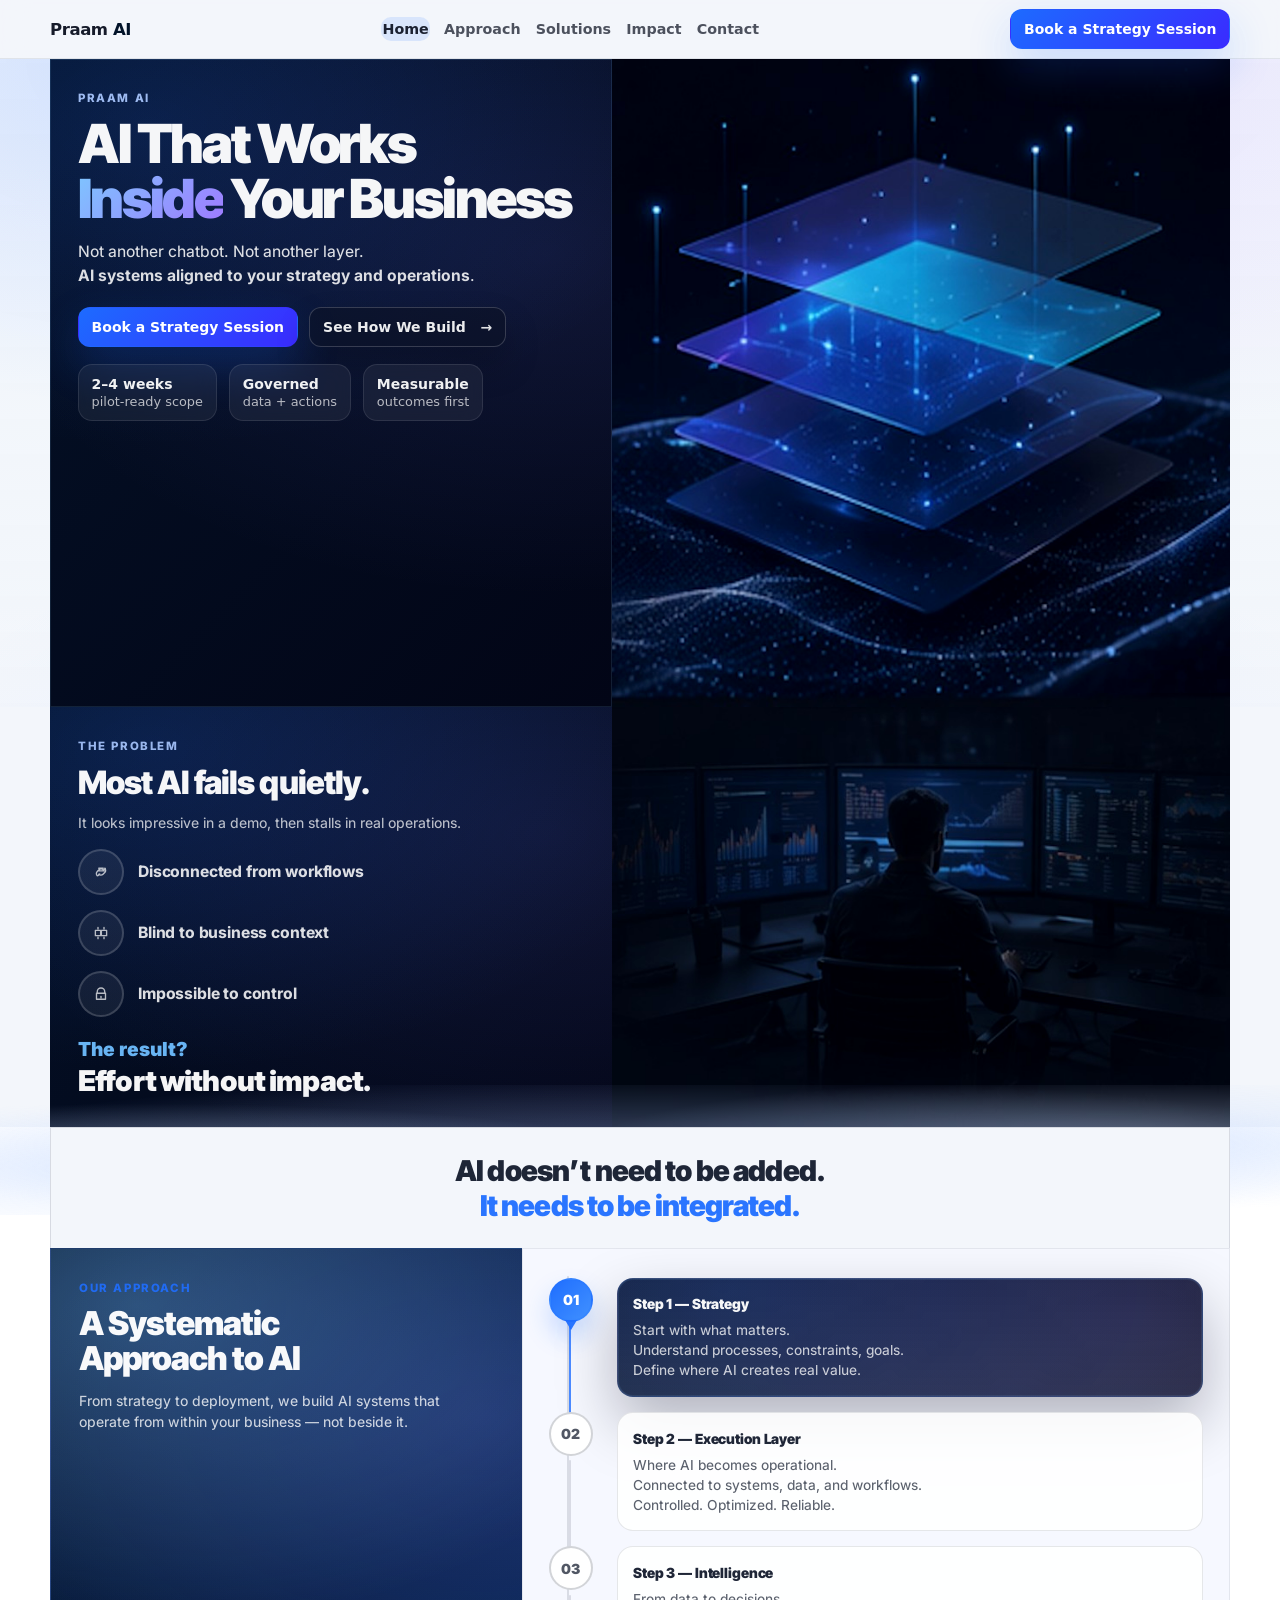
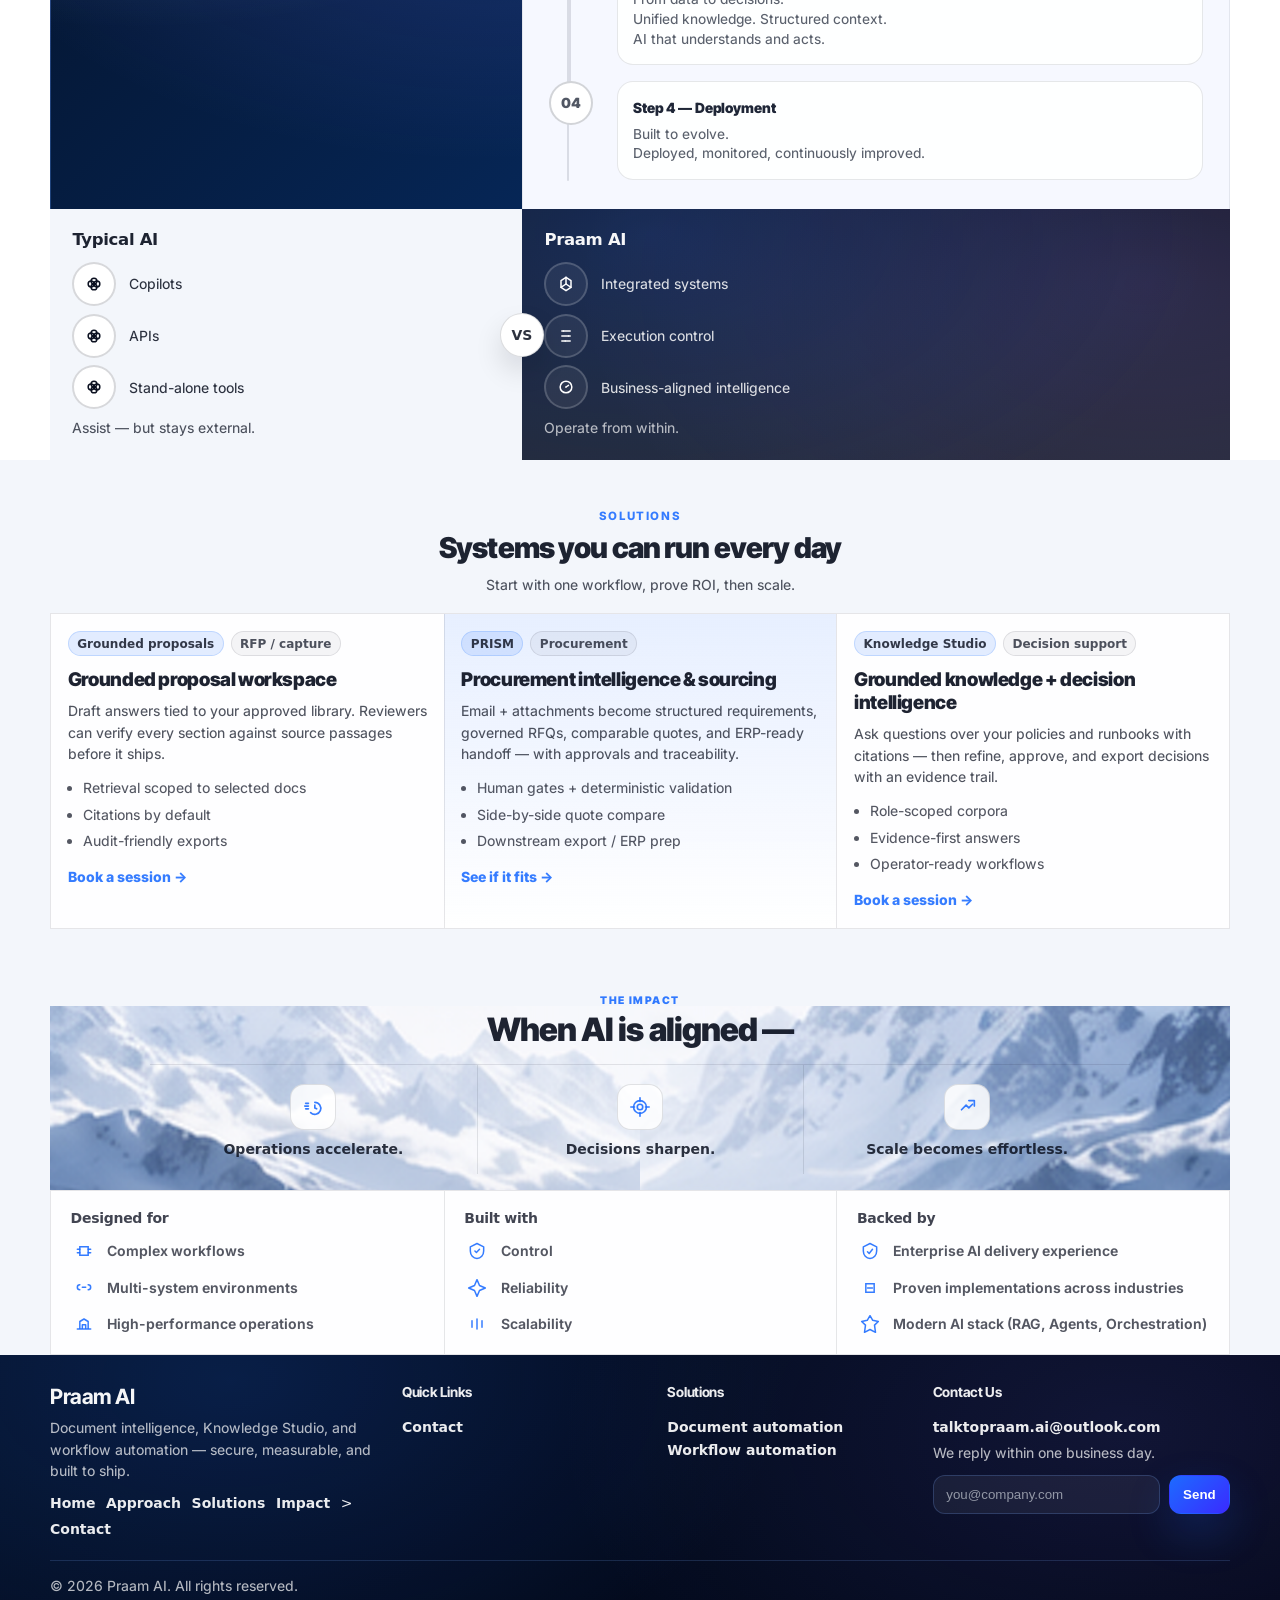
==== v2/index.html @ c56ad89a "update v2 landing page layout and panels Made-with: Cursor" ====
<!DOCTYPE html>
<html lang="en">
  <head>
    <meta charset="UTF-8" />
    <meta name="viewport" content="width=device-width, initial-scale=1.0" />
    <title>Praam AI | AI That Works Inside Your Business</title>
    <meta
      name="description"
      content="Praam AI designs and delivers integrated AI systems: strategy, execution layer, business-aligned intelligence, and deployment. Built to ship in weeks, not quarters."
    />
    <meta name="theme-color" content="#050A18" />
    <link rel="preconnect" href="https://fonts.googleapis.com" />
    <link rel="preconnect" href="https://fonts.gstatic.com" crossorigin />
    <link
      href="https://fonts.googleapis.com/css2?family=Inter+Tight:wght@600;700&family=Inter:wght@400;500&display=swap"
      rel="stylesheet"
    />
    <link rel="stylesheet" href="../css/styles.css" />
    <link rel="stylesheet" href="./v2.css" />
  </head>
  <body class="site-v2">
    <div id="top" aria-hidden="true"></div>

    <header class="topbar v2-topbar">
      <div class="container topbar-inner v2-topbar-inner">
        <a class="brand v2-brand" href="#home" aria-label="Praam AI home">
          <span class="brand-name">Praam <span class="brand-ai">AI</span></span>
        </a>
        <nav class="site-nav v2-nav" aria-label="Primary">
          <a href="#home">Home</a>
          <a href="#approach">Approach</a>
          <a href="#solutions">Solutions</a>
          <a href="#impact">Impact</a>
          <a href="#contact">Contact</a>
        </nav>
        <a class="btn btn-primary topbar-cta v2-topbar-cta" href="#contact">Book a Strategy Session</a>
      </div>
    </header>

    <main>
      <section class="v2-hero" id="home" aria-label="Hero">
        <div class="v2-hero-bg" aria-hidden="true"></div>
        <div class="container v2-hero-container">
          <div class="v2-hero-grid">
            <div class="v2-panel v2-panel--split v2-panel--hero">
              <div class="v2-panel-left v2-panel-left--hero">
                <div class="v2-hero-copy">
                  <p class="v2-kicker">PRAAM AI</p>
                  <h1 class="v2-h1">
                    AI That Works<br />
                    <span class="v2-h1-accent">Inside</span> Your Business
                  </h1>
                  <p class="v2-lede">
                    Not another chatbot. Not another layer.<br />
                    <strong>AI systems aligned to your strategy and operations</strong>.
                  </p>
                  <div class="v2-hero-actions">
                  <a class="btn btn-primary v2-primary-cta" href="#contact">Book a Strategy Session</a>
                    <a class="btn btn-ghost v2-secondary-cta" href="#solutions">See How We Build <span class="btn-arrow" aria-hidden="true">→</span></a>
                  </div>
                  <div class="v2-proof-row" aria-label="Quick proof points">
                    <div class="v2-proof">
                      <div class="v2-proof-top">2–4 weeks</div>
                      <div class="v2-proof-bottom">pilot-ready scope</div>
                    </div>
                    <div class="v2-proof">
                      <div class="v2-proof-top">Governed</div>
                      <div class="v2-proof-bottom">data + actions</div>
                    </div>
                    <div class="v2-proof">
                      <div class="v2-proof-top">Measurable</div>
                      <div class="v2-proof-bottom">outcomes first</div>
                    </div>
                  </div>
                </div>
              </div>

              <div class="v2-panel-right v2-panel-right--image v2-panel-right--hero-image" aria-label="Hero image">
                <img
                  class="v2-problem-image"
                  src="../assets/hero-layers.png"
                  alt="Layered AI systems illustration over a dark data landscape"
                  loading="eager"
                  decoding="async"
                />
              </div>
            </div>

          </div>
        </div>
      </section>

      <section class="v2-section v2-section--intro" aria-labelledby="most-fails-heading">
        <div class="container">
          <div class="v2-panel v2-panel--split">
            <div class="v2-panel-left">
              <p class="v2-kicker">THE PROBLEM</p>
              <h2 id="most-fails-heading" class="v2-h2">Most AI fails quietly.</h2>
              <p class="v2-subtitle">It looks impressive in a demo, then stalls in real operations.</p>
              <ul class="v2-problem-list" aria-label="Why AI fails in production">
                <li class="v2-problem-item">
                  <span class="v2-problem-ico" aria-hidden="true">
                    <svg viewBox="0 0 24 24" width="18" height="18" role="presentation" focusable="false">
                      <path
                        d="M9 7h6M7.5 10.5h9M8.2 16.8l2.1-2.1m5.4-5.4 2.1-2.1M7 17a4 4 0 0 1 0-5.7l2.3-2.3a4 4 0 0 1 5.7 0M17 7a4 4 0 0 1 0 5.7l-2.3 2.3a4 4 0 0 1-5.7 0"
                        fill="none"
                        stroke="currentColor"
                        stroke-width="1.8"
                        stroke-linecap="round"
                        stroke-linejoin="round"
                      />
                    </svg>
                  </span>
                  <span>Disconnected from workflows</span>
                </li>
                <li class="v2-problem-item">
                  <span class="v2-problem-ico" aria-hidden="true">
                    <svg viewBox="0 0 24 24" width="18" height="18" role="presentation" focusable="false">
                      <path
                        d="M4.5 8.5h7v7h-7zM12.5 8.5h7v7h-7zM8 4.5v2M16 4.5v2M8 17.5v2M16 17.5v2"
                        fill="none"
                        stroke="currentColor"
                        stroke-width="1.8"
                        stroke-linecap="round"
                        stroke-linejoin="round"
                      />
                    </svg>
                  </span>
                  <span>Blind to business context</span>
                </li>
                <li class="v2-problem-item">
                  <span class="v2-problem-ico" aria-hidden="true">
                    <svg viewBox="0 0 24 24" width="18" height="18" role="presentation" focusable="false">
                      <path
                        d="M7 11V9a5 5 0 0 1 10 0v2m-11 0h12v8H6z"
                        fill="none"
                        stroke="currentColor"
                        stroke-width="1.8"
                        stroke-linecap="round"
                        stroke-linejoin="round"
                      />
                      <path
                        d="M12 15.2v2"
                        fill="none"
                        stroke="currentColor"
                        stroke-width="1.8"
                        stroke-linecap="round"
                      />
                    </svg>
                  </span>
                  <span>Impossible to control</span>
                </li>
              </ul>
              <p class="v2-result">
                <span class="v2-result-label">The result?</span><br />
                <span class="v2-result-value">Effort without impact.</span>
              </p>
            </div>
            <div class="v2-panel-right v2-panel-right--image" aria-label="Operations dashboard image">
              <img
                class="v2-problem-image"
                src="../assets/most-ai-fails.png"
                alt="Operations dashboard showing multiple charts and monitoring panels"
                loading="lazy"
                decoding="async"
              />
            </div>
          </div>
        </div>
      </section>

      <section class="v2-section v2-section--bridge" id="approach" aria-labelledby="approach-heading">
        <div class="container">
          <div class="v2-bridge v2-bridge--light">
            <h2 id="approach-heading" class="v2-bridge-title">
              AI doesn’t need to be added.<br />
              <span class="v2-bridge-accent">It needs to be integrated.</span>
            </h2>
          </div>

          <div class="v2-quad" aria-label="Approach and comparison grid">
            <div class="v2-approach" aria-label="Systematic approach">
              <div class="v2-approach-left">
                <p class="v2-kicker v2-kicker--dark">OUR APPROACH</p>
                <h3 class="v2-approach-title">A Systematic<br />Approach to AI</h3>
                <p class="v2-approach-copy">
                  From strategy to deployment, we build AI systems that operate from within your business — not beside it.
                </p>
              </div>

              <div class="v2-approach-right" aria-label="Steps">
                <ol class="v2-timeline" aria-label="Implementation steps">
                  <li class="v2-timeline-item is-active">
                    <div class="v2-timeline-dot" aria-hidden="true"><span>01</span></div>
                    <div class="v2-timeline-card">
                      <div class="v2-timeline-title">Step 1 — Strategy</div>
                      <div class="v2-timeline-body">
                        Start with what matters.<br />
                        Understand processes, constraints, goals.<br />
                        Define where AI creates real value.
                      </div>
                    </div>
                  </li>
                  <li class="v2-timeline-item">
                    <div class="v2-timeline-dot" aria-hidden="true"><span>02</span></div>
                    <div class="v2-timeline-card">
                      <div class="v2-timeline-title">Step 2 — Execution Layer</div>
                      <div class="v2-timeline-body">
                        Where AI becomes operational.<br />
                        Connected to systems, data, and workflows.<br />
                        Controlled. Optimized. Reliable.
                      </div>
                    </div>
                  </li>
                  <li class="v2-timeline-item">
                    <div class="v2-timeline-dot" aria-hidden="true"><span>03</span></div>
                    <div class="v2-timeline-card">
                      <div class="v2-timeline-title">Step 3 — Intelligence</div>
                      <div class="v2-timeline-body">
                        From data to decisions.<br />
                        Unified knowledge. Structured context.<br />
                        AI that understands and acts.
                      </div>
                    </div>
                  </li>
                  <li class="v2-timeline-item">
                    <div class="v2-timeline-dot" aria-hidden="true"><span>04</span></div>
                    <div class="v2-timeline-card">
                      <div class="v2-timeline-title">Step 4 — Deployment</div>
                      <div class="v2-timeline-body">
                        Built to evolve.<br />
                        Deployed, monitored, continuously improved.
                      </div>
                    </div>
                  </li>
                </ol>
              </div>
            </div>

            <div class="v2-panel v2-panel--vs" aria-label="Typical AI versus Praam AI">
              <div class="v2-vs-col v2-vs-col--light">
                <div class="v2-vs-title">Typical AI</div>
                <ul class="v2-vs-list">
                  <li>Copilots</li>
                  <li>APIs</li>
                  <li>Stand-alone tools</li>
                  <li class="v2-vs-muted">Assist — but stays external.</li>
                </ul>
              </div>
              <div class="v2-vs-mid" aria-hidden="true">
                <div class="v2-vs-badge">VS</div>
              </div>
              <div class="v2-vs-col v2-vs-col--dark">
                <div class="v2-vs-title">Praam AI</div>
                <ul class="v2-vs-list">
                  <li>Integrated systems</li>
                  <li>Execution control</li>
                  <li>Business-aligned intelligence</li>
                  <li class="v2-vs-muted">Operate from within.</li>
                </ul>
              </div>
            </div>
          </div>
        </div>
      </section>

      <section class="v2-section" id="solutions" aria-labelledby="solutions-heading">
        <div class="container">
          <div class="v2-section-head v2-section-head--center v2-solutions-head">
            <p class="v2-kicker">SOLUTIONS</p>
            <h2 id="solutions-heading" class="v2-h2">Systems you can run every day</h2>
            <p class="v2-subtitle">Start with one workflow, prove ROI, then scale.</p>
          </div>

          <div class="v2-solution-panel" role="group" aria-label="Solution cards">
            <div class="v2-solution-grid">
            <article class="v2-solution-card">
              <div class="v2-solution-top">
                <div class="v2-solution-tag">Grounded proposals</div>
                <div class="v2-solution-tag v2-solution-tag--muted">RFP / capture</div>
              </div>
              <h3 class="v2-h3">Grounded proposal workspace</h3>
              <p class="v2-card-p">
                Draft answers tied to your approved library. Reviewers can verify every section against source passages before it ships.
              </p>
              <ul class="v2-card-list">
                <li>Retrieval scoped to selected docs</li>
                <li>Citations by default</li>
                <li>Audit-friendly exports</li>
              </ul>
              <p class="v2-card-cta"><a class="case-link" href="#contact">Book a session →</a></p>
            </article>

            <article class="v2-solution-card v2-solution-card--highlight">
              <div class="v2-solution-top">
                <div class="v2-solution-tag">PRISM</div>
                <div class="v2-solution-tag v2-solution-tag--muted">Procurement</div>
              </div>
              <h3 class="v2-h3">Procurement intelligence &amp; sourcing</h3>
              <p class="v2-card-p">
                Email + attachments become structured requirements, governed RFQs, comparable quotes, and ERP-ready handoff — with approvals and traceability.
              </p>
              <ul class="v2-card-list">
                <li>Human gates + deterministic validation</li>
                <li>Side-by-side quote compare</li>
                <li>Downstream export / ERP prep</li>
              </ul>
              <p class="v2-card-cta"><a class="case-link" href="#contact">See if it fits →</a></p>
            </article>

            <article class="v2-solution-card">
              <div class="v2-solution-top">
                <div class="v2-solution-tag">Knowledge Studio</div>
                <div class="v2-solution-tag v2-solution-tag--muted">Decision support</div>
              </div>
              <h3 class="v2-h3">Grounded knowledge + decision intelligence</h3>
              <p class="v2-card-p">
                Ask questions over your policies and runbooks with citations — then refine, approve, and export decisions with an evidence trail.
              </p>
              <ul class="v2-card-list">
                <li>Role-scoped corpora</li>
                <li>Evidence-first answers</li>
                <li>Operator-ready workflows</li>
              </ul>
              <p class="v2-card-cta"><a class="case-link" href="#contact">Book a session →</a></p>
            </article>
            </div>
          </div>
        </div>
      </section>

      <section class="v2-section v2-section--impact" id="impact" aria-labelledby="impact-heading">
        <div class="container">
          <div class="v2-impact-strip" role="group" aria-label="Impact outcomes">
            <div class="v2-section-head v2-section-head--center v2-impact-head">
              <h2 id="impact-heading" class="v2-h2">
                <span class="v2-impact-inline">THE IMPACT</span>
                When AI is aligned —
              </h2>
            </div>

            <div class="v2-impact-row" aria-label="Impact outcomes">
              <div class="v2-impact-item">
                <div class="v2-impact-icon" aria-hidden="true">
                  <svg viewBox="0 0 24 24" width="22" height="22" role="presentation" focusable="false">
                    <path d="M4 8h3" fill="none" stroke="currentColor" stroke-width="1.8" stroke-linecap="round" />
                    <path d="M3 11h4" fill="none" stroke="currentColor" stroke-width="1.8" stroke-linecap="round" />
                    <path d="M4 14h3" fill="none" stroke="currentColor" stroke-width="1.8" stroke-linecap="round" />
                    <path d="M14 7a6.5 6.5 0 1 1-4.6 11.1" fill="none" stroke="currentColor" stroke-width="1.8" stroke-linecap="round" />
                    <path d="M14 10v3l2 1" fill="none" stroke="currentColor" stroke-width="1.8" stroke-linecap="round" stroke-linejoin="round" />
                  </svg>
                </div>
                <div class="v2-impact-title">Operations accelerate.</div>
              </div>
              <div class="v2-impact-item">
                <div class="v2-impact-icon" aria-hidden="true">
                  <svg viewBox="0 0 24 24" width="22" height="22" role="presentation" focusable="false">
                    <circle cx="12" cy="12" r="3" fill="none" stroke="currentColor" stroke-width="1.8" />
                    <circle cx="12" cy="12" r="7" fill="none" stroke="currentColor" stroke-width="1.8" />
                    <path d="M12 2v4" fill="none" stroke="currentColor" stroke-width="1.8" stroke-linecap="round" />
                    <path d="M12 18v4" fill="none" stroke="currentColor" stroke-width="1.8" stroke-linecap="round" />
                    <path d="M2 12h4" fill="none" stroke="currentColor" stroke-width="1.8" stroke-linecap="round" />
                    <path d="M18 12h4" fill="none" stroke="currentColor" stroke-width="1.8" stroke-linecap="round" />
                  </svg>
                </div>
                <div class="v2-impact-title">Decisions sharpen.</div>
              </div>
              <div class="v2-impact-item">
                <div class="v2-impact-icon" aria-hidden="true">
                  <svg viewBox="0 0 24 24" width="22" height="22" role="presentation" focusable="false">
                    <path d="M6 15l5-5 3 3 4-4" fill="none" stroke="currentColor" stroke-width="1.8" stroke-linecap="round" stroke-linejoin="round" />
                    <path d="M14 5h6v6" fill="none" stroke="currentColor" stroke-width="1.8" stroke-linecap="round" stroke-linejoin="round" />
                  </svg>
                </div>
                <div class="v2-impact-title">Scale becomes effortless.</div>
              </div>
            </div>
          </div>
        </div>
      </section>

      <section class="v2-section v2-section--fit" aria-label="Designed for, built with, backed by">
        <div class="container">
          <div class="v2-fit-panel" role="group" aria-label="Delivery fit and foundations">
            <div class="v2-fit-col">
              <div class="v2-fit-title">Designed for</div>
              <ul class="v2-fit-list" aria-label="Designed for">
                <li>
                  <span class="v2-fit-ico" aria-hidden="true">
                    <svg viewBox="0 0 24 24" width="20" height="20" role="presentation" focusable="false">
                      <path d="M7 7h10v10H7z" fill="none" stroke="currentColor" stroke-width="1.8" />
                      <path d="M4 10h3M17 10h3M4 14h3M17 14h3" fill="none" stroke="currentColor" stroke-width="1.8" stroke-linecap="round" />
                    </svg>
                  </span>
                  <span>Complex workflows</span>
                </li>
                <li>
                  <span class="v2-fit-ico" aria-hidden="true">
                    <svg viewBox="0 0 24 24" width="20" height="20" role="presentation" focusable="false">
                      <path d="M7 8a3 3 0 1 0 0 6" fill="none" stroke="currentColor" stroke-width="1.8" stroke-linecap="round" />
                      <path d="M17 8a3 3 0 1 1 0 6" fill="none" stroke="currentColor" stroke-width="1.8" stroke-linecap="round" />
                      <path d="M10 11h4" fill="none" stroke="currentColor" stroke-width="1.8" stroke-linecap="round" />
                    </svg>
                  </span>
                  <span>Multi-system environments</span>
                </li>
                <li>
                  <span class="v2-fit-ico" aria-hidden="true">
                    <svg viewBox="0 0 24 24" width="20" height="20" role="presentation" focusable="false">
                      <path d="M4 18h16" fill="none" stroke="currentColor" stroke-width="1.8" stroke-linecap="round" />
                      <path d="M7 18V9l5-3 5 3v9" fill="none" stroke="currentColor" stroke-width="1.8" stroke-linejoin="round" />
                      <path d="M10 18v-5h4v5" fill="none" stroke="currentColor" stroke-width="1.8" stroke-linejoin="round" />
                    </svg>
                  </span>
                  <span>High-performance operations</span>
                </li>
              </ul>
            </div>

            <div class="v2-fit-col">
              <div class="v2-fit-title">Built with</div>
              <ul class="v2-fit-list" aria-label="Built with">
                <li>
                  <span class="v2-fit-ico" aria-hidden="true">
                    <svg viewBox="0 0 24 24" width="20" height="20" role="presentation" focusable="false">
                      <path d="M12 3l8 4v5c0 5-3.5 9-8 9s-8-4-8-9V7l8-4z" fill="none" stroke="currentColor" stroke-width="1.8" stroke-linejoin="round" />
                      <path d="M9.5 12l1.8 1.8L15 10" fill="none" stroke="currentColor" stroke-width="1.8" stroke-linecap="round" stroke-linejoin="round" />
                    </svg>
                  </span>
                  <span>Control</span>
                </li>
                <li>
                  <span class="v2-fit-ico" aria-hidden="true">
                    <svg viewBox="0 0 24 24" width="20" height="20" role="presentation" focusable="false">
                      <path d="M12 2l3 7 7 3-7 3-3 7-3-7-7-3 7-3 3-7z" fill="none" stroke="currentColor" stroke-width="1.8" stroke-linejoin="round" />
                    </svg>
                  </span>
                  <span>Reliability</span>
                </li>
                <li>
                  <span class="v2-fit-ico" aria-hidden="true">
                    <svg viewBox="0 0 24 24" width="20" height="20" role="presentation" focusable="false">
                      <path d="M6 16V8" fill="none" stroke="currentColor" stroke-width="1.8" stroke-linecap="round" />
                      <path d="M12 18V6" fill="none" stroke="currentColor" stroke-width="1.8" stroke-linecap="round" />
                      <path d="M18 16V8" fill="none" stroke="currentColor" stroke-width="1.8" stroke-linecap="round" />
                    </svg>
                  </span>
                  <span>Scalability</span>
                </li>
              </ul>
            </div>

            <div class="v2-fit-col">
              <div class="v2-fit-title">Backed by</div>
              <ul class="v2-fit-list" aria-label="Backed by">
                <li>
                  <span class="v2-fit-ico" aria-hidden="true">
                    <svg viewBox="0 0 24 24" width="20" height="20" role="presentation" focusable="false">
                      <path d="M12 3l8 4v5c0 5-3.5 9-8 9s-8-4-8-9V7l8-4z" fill="none" stroke="currentColor" stroke-width="1.8" stroke-linejoin="round" />
                      <path d="M9 13l2 2 4-5" fill="none" stroke="currentColor" stroke-width="1.8" stroke-linecap="round" stroke-linejoin="round" />
                    </svg>
                  </span>
                  <span>Enterprise AI delivery experience</span>
                </li>
                <li>
                  <span class="v2-fit-ico" aria-hidden="true">
                    <svg viewBox="0 0 24 24" width="20" height="20" role="presentation" focusable="false">
                      <path d="M7 7h10v10H7z" fill="none" stroke="currentColor" stroke-width="1.8" />
                      <path d="M9 12h6" fill="none" stroke="currentColor" stroke-width="1.8" stroke-linecap="round" />
                    </svg>
                  </span>
                  <span>Proven implementations across industries</span>
                </li>
                <li>
                  <span class="v2-fit-ico" aria-hidden="true">
                    <svg viewBox="0 0 24 24" width="20" height="20" role="presentation" focusable="false">
                      <path d="M12 2l3.3 5.6L22 9l-4.6 4.4L18.6 22 12 18.6 5.4 22l1.2-8.6L2 9l6.7-1.4L12 2z" fill="none" stroke="currentColor" stroke-width="1.8" stroke-linejoin="round" />
                    </svg>
                  </span>
                  <span>Modern AI stack (RAG, Agents, Orchestration)</span>
                </li>
              </ul>
            </div>
          </div>
        </div>
      </section>

      <footer class="footer" id="contact" aria-labelledby="contact-heading">
        <div class="container">
          <div class="footer-inner">
            <div class="footer-brand">
              <h2 id="contact-heading" class="footer-title">Praam AI</h2>
              <p>Document intelligence, Knowledge Studio, and workflow automation — secure, measurable, and built to ship.</p>
              <div class="footer-links">
                <a href="#home">Home</a><a href="#approach">Approach</a><a href="#solutions">Solutions</a><a href="#impact">Impact</a>
                ><a href="#contact">Contact</a>
              </div>
            </div>
            <div class="footer-col"><h3>Quick Links</h3><a href="#contact">Contact</a></div>
            <div class="footer-col">
              <h3>Solutions</h3><a href="#solutions">Document automation</a><a href="#solutions">Workflow automation</a>
            </div>
            <div class="footer-col footer-contact">
              <h3>Contact Us</h3>
              <a class="footer-email" href="mailto:talktopraam.ai@outlook.com">talktopraam.ai@outlook.com</a>
              <p class="footer-note">We reply within one business day.</p>
              <form class="footer-form" id="contact-form">
                <label class="sr-only" for="email">Email</label>
                <input id="email" type="email" name="email" placeholder="you@company.com" autocomplete="email" />
                <button class="btn btn-primary" type="submit">Send</button>
              </form>
            </div>
          </div>
          <div class="footer-bottom"><p>© <span id="year"></span> Praam AI. All rights reserved.</p></div>
        </div>
      </footer>
    </main>

    <script src="../js/script.js" defer></script>
    <script>
      document.getElementById("year").textContent = String(new Date().getFullYear());
    </script>
  </body>
</html>
---- css/styles.css ----
@charset "utf-8";

/* Temporary shim: keep working while repo is reorganized.
   Source of truth remains `../styles.css`. */
@import url("../styles.css");
---- v2/v2.css ----
/* v2 styles are fully scoped to avoid touching v1. */
.site-v2 {
  --font-body: "Inter", system-ui, -apple-system, Segoe UI, Roboto, sans-serif;
  --font-heading: "Inter Tight", "Inter", system-ui, -apple-system, Segoe UI, Roboto, sans-serif;
  color: rgba(11, 16, 32, 0.92);
  background: #f3f6fb;
}

.site-v2 body {
  background: #f3f6fb;
  font-family: var(--font-body);
  font-weight: 450;
  line-height: 1.55;
}

.site-v2 h1,
.site-v2 h2,
.site-v2 h3,
.site-v2 h4,
.site-v2 .v2-h1,
.site-v2 .v2-h2,
.site-v2 .v2-h3,
.site-v2 .v2-bridge-title,
.site-v2 .v2-approach-title,
.site-v2 .v2-timeline-title {
  font-family: var(--font-heading);
  letter-spacing: -0.02em;
}

.site-v2 .v2-h1 {
  font-weight: 700;
  line-height: 1.05;
}

.site-v2 .v2-h2 {
  font-weight: 700;
  line-height: 1.15;
}

.site-v2 .v2-h3,
.site-v2 .v2-approach-title,
.site-v2 .v2-timeline-title {
  font-weight: 600;
}

.site-v2 p,
.site-v2 li,
.site-v2 .v2-subtitle,
.site-v2 .v2-lede,
.site-v2 .v2-timeline-body {
  font-family: var(--font-body);
  font-weight: 450;
  line-height: 1.55;
}

/* Footer (reuse markup from v1, restyle for v2) */
.site-v2 .footer {
  margin: 0;
  padding: 2.1rem 0 1.35rem 0;
  background:
    radial-gradient(900px 520px at 18% 10%, rgba(35, 110, 255, 0.16), transparent 62%),
    radial-gradient(860px 520px at 88% 30%, rgba(120, 120, 255, 0.12), transparent 66%),
    linear-gradient(135deg, #041127, #020516);
  color: rgba(255, 255, 255, 0.92);
  border-top: 0;
  border-radius: 0;
}

/* Fuse Fit → Contact (footer) */
.site-v2 .v2-section--fit + .footer {
  margin-top: 0;
}

.site-v2 .footer .footer-title,
.site-v2 .footer .footer-col h3 {
  font-family: var(--font-heading);
  letter-spacing: -0.02em;
}

.site-v2 .footer .footer-title {
  font-weight: 700;
  color: rgba(255, 255, 255, 0.96);
}

.site-v2 .footer p,
.site-v2 .footer .footer-note {
  color: rgba(255, 255, 255, 0.7);
}

.site-v2 .footer a {
  color: rgba(210, 228, 255, 0.86);
  font-weight: 600;
}

.site-v2 .footer a:hover {
  color: rgba(255, 255, 255, 0.96);
}

.site-v2 .footer-email {
  color: rgba(255, 255, 255, 0.96);
}

.site-v2 .footer-form input {
  border-radius: 12px;
  border: 1px solid rgba(120, 170, 255, 0.22);
  background: rgba(255, 255, 255, 0.06);
  color: rgba(255, 255, 255, 0.92);
}

.site-v2 .footer-form input:focus {
  border-color: rgba(110, 190, 255, 0.45);
  box-shadow: 0 0 0 4px rgba(31, 110, 255, 0.16);
}

.site-v2 .footer-bottom {
  border-top: 1px solid rgba(120, 170, 255, 0.18);
  color: rgba(255, 255, 255, 0.62);
  font-weight: 500;
}

.site-v2 a:not(.btn) {
  color: inherit;
}

.site-v2 .container {
  width: min(calc(100% - 1.5rem), 1180px);
}

.site-v2 .topbar.v2-topbar {
  background: rgba(243, 246, 251, 0.72);
  border-bottom: 1px solid rgba(11, 16, 32, 0.08);
}

.site-v2 .topbar.v2-topbar.is-scrolled {
  background: rgba(243, 246, 251, 0.86);
  box-shadow: 0 18px 40px rgba(2, 8, 20, 0.12);
}

.site-v2 .v2-nav {
  color: rgba(11, 16, 32, 0.72);
}

.site-v2 .topbar .site-nav a:hover {
  color: rgba(11, 16, 32, 0.9);
  background: rgba(31, 110, 255, 0.08);
}

.site-v2 .topbar .site-nav a.is-active {
  color: rgba(11, 16, 32, 0.92);
  background: rgba(31, 110, 255, 0.12);
}

.site-v2 .btn-primary {
  color: #fff;
  background: linear-gradient(135deg, #1d6bff, #3a2bff);
  box-shadow: 0 18px 44px rgba(29, 107, 255, 0.22);
}

.site-v2 .btn-primary:hover {
  box-shadow: 0 20px 52px rgba(29, 107, 255, 0.3);
}

.site-v2 .v2-topbar-cta,
.site-v2 .v2-primary-cta {
  /* Match footer "Send" button proportions */
  padding: 0.78rem 0.9rem;
  width: fit-content;
}

.site-v2 .btn-ghost {
  color: rgba(255, 255, 255, 0.92);
  background: rgba(11, 18, 35, 0.55);
  border-color: rgba(255, 255, 255, 0.18);
  box-shadow: 0 18px 34px rgba(0, 0, 0, 0.22);
}

.site-v2 .btn-ghost:hover {
  background: rgba(11, 18, 35, 0.66);
  border-color: rgba(255, 255, 255, 0.24);
}

.site-v2 .v2-kicker {
  margin: 0 0 0.6rem 0;
  font-weight: 800;
  letter-spacing: 0.14em;
  font-size: 0.82rem;
  color: rgba(31, 110, 255, 0.9);
}

.site-v2 .v2-h1 {
  margin: 0;
  line-height: 1.02;
  letter-spacing: -0.04em;
  font-weight: 900;
  font-size: clamp(2.4rem, 5vw, 3.85rem);
}

.site-v2 .v2-h1-accent {
  background: linear-gradient(135deg, rgba(125, 199, 255, 1), rgba(160, 120, 255, 1));
  -webkit-background-clip: text;
  background-clip: text;
  color: transparent;
}

.site-v2 .v2-lede {
  margin: 1rem 0 1.35rem 0;
  font-size: 1.12rem;
  line-height: 1.55;
  color: rgba(11, 16, 32, 0.78);
  max-width: 56ch;
}

.site-v2 .v2-hero {
  position: relative;
  padding: 0;
  overflow: hidden;
}

.site-v2 .v2-hero-bg {
  position: absolute;
  inset: -120px -120px -120px -120px;
  background:
    radial-gradient(980px 560px at 20% 14%, rgba(31, 110, 255, 0.16), transparent 62%),
    radial-gradient(980px 580px at 78% 16%, rgba(160, 120, 255, 0.12), transparent 62%),
    radial-gradient(1300px 720px at 50% 110%, rgba(31, 110, 255, 0.08), transparent 64%),
    linear-gradient(180deg, rgba(243, 246, 251, 0.9), rgba(243, 246, 251, 1));
  filter: saturate(1.08);
  pointer-events: none;
}

.site-v2 .v2-hero-container {
  position: relative;
}

.site-v2 .v2-hero-grid {
  display: grid;
  grid-template-columns: 1fr;
  align-items: center;
  gap: clamp(2rem, 4vw, 3.2rem);
}

.site-v2 .v2-panel--hero {
  /* Make hero panel ~30% larger (taller) than default split panels */
  min-height: clamp(520px, 72vh, 760px);
}

/* Force square corners (override `.v2-panel` default radius) */
.site-v2 .v2-panel.v2-panel--hero,
.site-v2 .v2-panel--hero.v2-panel--split,
.site-v2 .v2-panel--hero .v2-panel-left,
.site-v2 .v2-panel--hero .v2-panel-right {
  border-radius: 0;
}

.site-v2 .v2-panel-left--hero {
  padding: clamp(1.5rem, 2.6vw, 2.35rem);
  background:
    radial-gradient(900px 520px at 18% 10%, rgba(35, 110, 255, 0.18), transparent 62%),
    radial-gradient(860px 520px at 88% 30%, rgba(120, 120, 255, 0.12), transparent 66%),
    linear-gradient(135deg, #041127, #020516);
  border-bottom: 0;
  box-shadow:
    0 28px 70px rgba(2, 5, 22, 0.35),
    0 0 0 1px rgba(130, 200, 255, 0.12) inset;
}

.site-v2 .v2-panel--hero .v2-kicker {
  color: rgba(170, 200, 255, 0.92);
}

.site-v2 .v2-panel--hero .v2-lede {
  color: rgba(255, 255, 255, 0.86);
}

.site-v2 .v2-panel--hero .v2-h1 {
  color: rgba(255, 255, 255, 0.96);
}

.site-v2 .v2-hero-actions {
  display: flex;
  gap: 0.8rem;
  flex-wrap: wrap;
  margin: 0.35rem 0 1.2rem 0;
}

.site-v2 .v2-proof-row {
  display: flex;
  gap: 0.9rem;
  flex-wrap: wrap;
}

.site-v2 .v2-proof {
  padding: 0.75rem 0.9rem;
  border-radius: 14px;
  background: rgba(255, 255, 255, 0.06);
  border: 1px solid rgba(255, 255, 255, 0.1);
  backdrop-filter: blur(10px);
}

.site-v2 .v2-proof-top {
  font-weight: 850;
  color: rgba(255, 255, 255, 0.94);
}

.site-v2 .v2-proof-bottom {
  margin-top: 0.18rem;
  font-size: 0.92rem;
  color: rgba(255, 255, 255, 0.7);
}

.site-v2 .v2-visual-card {
  border-radius: 22px;
  background: linear-gradient(180deg, rgba(255, 255, 255, 0.08), rgba(255, 255, 255, 0.04));
  border: 1px solid rgba(255, 255, 255, 0.12);
  box-shadow:
    0 28px 60px rgba(0, 0, 0, 0.35),
    0 0 0 1px rgba(120, 170, 255, 0.12) inset;
  padding: 1.1rem 1.1rem 1rem 1.1rem;
}

.site-v2 .v2-visual-header {
  display: flex;
  gap: 0.5rem;
  flex-wrap: wrap;
  margin-bottom: 0.95rem;
}

.site-v2 .v2-visual-pill {
  padding: 0.35rem 0.6rem;
  border-radius: 999px;
  background: rgba(29, 107, 255, 0.16);
  border: 1px solid rgba(120, 170, 255, 0.18);
  font-weight: 750;
  font-size: 0.86rem;
  color: rgba(210, 228, 255, 0.95);
}

.site-v2 .v2-visual-pill--muted {
  background: rgba(255, 255, 255, 0.08);
  border-color: rgba(255, 255, 255, 0.14);
  color: rgba(255, 255, 255, 0.78);
}

.site-v2 .v2-visual-stack {
  position: relative;
  height: 220px;
  margin: 0.35rem 0 1rem 0;
}

.site-v2 .v2-layer {
  position: absolute;
  left: 50%;
  width: min(360px, 92%);
  height: 120px;
  transform: translateX(-50%);
  border-radius: 18px;
  background: linear-gradient(135deg, rgba(35, 110, 255, 0.16), rgba(160, 120, 255, 0.14));
  border: 1px solid rgba(255, 255, 255, 0.12);
  box-shadow: 0 22px 40px rgba(0, 0, 0, 0.28);
}

.site-v2 .v2-layer--1 {
  top: 86px;
  opacity: 0.75;
  filter: blur(0.1px);
}

.site-v2 .v2-layer--2 {
  top: 48px;
  opacity: 0.9;
}

.site-v2 .v2-layer--3 {
  top: 10px;
  opacity: 1;
  background: linear-gradient(135deg, rgba(35, 110, 255, 0.22), rgba(160, 120, 255, 0.18));
}

.site-v2 .v2-visual-footer {
  display: grid;
  grid-template-columns: 1fr 1fr;
  gap: 0.9rem;
}

.site-v2 .v2-visual-metric {
  border-radius: 16px;
  padding: 0.8rem 0.9rem;
  background: rgba(0, 0, 0, 0.18);
  border: 1px solid rgba(255, 255, 255, 0.1);
}

.site-v2 .v2-visual-metric-label {
  font-size: 0.82rem;
  letter-spacing: 0.08em;
  text-transform: uppercase;
  color: rgba(200, 220, 255, 0.8);
  font-weight: 750;
}

.site-v2 .v2-visual-metric-value {
  margin-top: 0.25rem;
  font-weight: 780;
  color: rgba(255, 255, 255, 0.92);
}

.site-v2 .v2-visual-note {
  margin: 0.9rem 0 0 0;
  color: rgba(255, 255, 255, 0.7);
  font-size: 0.98rem;
  max-width: 44ch;
}

.site-v2 .v2-section {
  padding: 3.4rem 0;
}

/* Tight stack between hero → intro → bridge. */
.site-v2 .v2-hero + .v2-section--intro,
.site-v2 .v2-section--intro + .v2-section--bridge {
  padding-top: 0;
}

.site-v2 .v2-section--bridge {
  position: relative;
  background: #ffffff;
  color: rgba(12, 20, 38, 0.92);
  padding-top: 0;
  padding-bottom: 0;
}

.site-v2 .v2-section--bridge::before {
  content: "";
  position: absolute;
  left: -10%;
  right: -10%;
  top: -42px;
  height: 130px;
  pointer-events: none;
  background:
    radial-gradient(1200px 130px at 50% 55%, rgba(165, 195, 255, 0.55), transparent 62%),
    radial-gradient(900px 110px at 18% 65%, rgba(200, 220, 255, 0.62), transparent 60%),
    radial-gradient(900px 110px at 82% 45%, rgba(200, 220, 255, 0.62), transparent 60%);
  opacity: 0.75;
}

.site-v2 .v2-section--bridge > .container {
  position: relative;
  z-index: 1;
}

.site-v2 .v2-quad {
  border-radius: 0;
  overflow: hidden;
  /* Remove hairline outline so the 4-panels feel fused */
  box-shadow: none;
}

.site-v2 .v2-quad .v2-approach,
.site-v2 .v2-quad .v2-panel--vs {
  margin-top: 0;
}

.site-v2 .v2-quad .v2-approach {
  gap: 0;
}

.site-v2 .v2-quad .v2-approach-left,
.site-v2 .v2-quad .v2-approach-right,
.site-v2 .v2-quad .v2-vs-col--light,
.site-v2 .v2-quad .v2-vs-col--dark {
  border-radius: 0;
  box-shadow: none;
}

/* Internal seams: vertical split + horizontal split */
.site-v2 .v2-quad .v2-approach-left {
  border-right: 0;
  border-bottom: 0;
}

.site-v2 .v2-quad .v2-approach-right {
  border-bottom: 0;
}

.site-v2 .v2-quad .v2-vs-col--light {
  border-right: 0;
}

.site-v2 .v2-quad .v2-panel--vs {
  border-radius: 0;
}

.site-v2 .v2-quad .v2-vs-mid {
  position: relative;
}

.site-v2 .v2-quad .v2-vs-badge {
  position: absolute;
  top: 50%;
  left: 50%;
  transform: translate(-50%, -50%);
}

.site-v2 .v2-section--bridge .v2-kicker {
  color: rgba(31, 110, 255, 0.9);
}

.site-v2 .v2-section--intro {
  padding-top: 0;
  padding-bottom: 0;
}

.site-v2 .v2-section--intro .v2-panel {
  border-top: 0;
}

.site-v2 .v2-section--intro .v2-panel--split {
  border-radius: 0;
}

.site-v2 .v2-panel.v2-panel--hero,
.site-v2 .v2-section--intro .v2-panel {
  /* Kill 1px borders / shadows that show as seams between stacked panels */
  border: 0;
  box-shadow: none;
}

.site-v2 .v2-panel {
  border-radius: 24px;
  background: rgba(255, 255, 255, 0.05);
  border: 1px solid rgba(255, 255, 255, 0.1);
  box-shadow: 0 26px 60px rgba(0, 0, 0, 0.28);
}

.site-v2 .v2-panel--split {
  display: grid;
  grid-template-columns: 1fr 1.1fr;
  overflow: hidden;
}

.site-v2 .v2-panel-left {
  padding: 2.2rem 2rem;
  background:
    radial-gradient(900px 520px at 18% 10%, rgba(35, 110, 255, 0.16), transparent 62%),
    radial-gradient(860px 520px at 88% 30%, rgba(120, 120, 255, 0.12), transparent 66%),
    linear-gradient(135deg, #041127, #020516);
  color: rgba(255, 255, 255, 0.92);
}

.site-v2 .v2-panel-right {
  position: relative;
  padding: 2rem;
  background: rgba(0, 0, 0, 0.22);
  border-left: 0;
}

.site-v2 .v2-panel-right--image {
  padding: 0;
  background: transparent;
  border-left: 0;
  overflow: hidden;
}

.site-v2 .v2-problem-image {
  width: 100%;
  height: 100%;
  min-height: 320px;
  object-fit: cover;
  display: block;
  filter: saturate(1.05) contrast(1.05);
}

.site-v2 .v2-h2 {
  margin: 0.25rem 0 0.75rem 0;
  letter-spacing: -0.03em;
  font-weight: 880;
  font-size: clamp(1.7rem, 3.2vw, 2.3rem);
}

.site-v2 .v2-h3 {
  margin: 0.2rem 0 0.65rem 0;
  letter-spacing: -0.02em;
  font-weight: 860;
  font-size: 1.35rem;
}

.site-v2 .v2-subtitle {
  margin: 0.2rem 0 0.9rem 0;
  color: rgba(11, 16, 32, 0.72);
  line-height: 1.55;
  max-width: 64ch;
}

.site-v2 .v2-muted {
  color: rgba(11, 16, 32, 0.62);
}

/* Intro (Most AI fails quietly) is a dark panel on the left. */
.site-v2 .v2-section--intro .v2-kicker {
  color: rgba(170, 200, 255, 0.9);
}

.site-v2 .v2-section--intro .v2-h2 {
  color: rgba(255, 255, 255, 0.96);
}

.site-v2 .v2-section--intro .v2-subtitle {
  color: rgba(255, 255, 255, 0.72);
}

.site-v2 .v2-section--intro .v2-result-label {
  color: rgba(110, 190, 255, 0.95);
}

.site-v2 .v2-problem-list {
  margin: 1.15rem 0 1.4rem 0;
  padding: 0;
  list-style: none;
  display: grid;
  gap: 1.05rem;
}

.site-v2 .v2-problem-item {
  display: grid;
  grid-template-columns: 46px 1fr;
  gap: 1rem;
  align-items: center;
  color: rgba(255, 255, 255, 0.86);
  font-size: 1.12rem;
  font-weight: 750;
  letter-spacing: -0.01em;
}

.site-v2 .v2-problem-ico {
  width: 46px;
  height: 46px;
  border-radius: 999px;
  display: grid;
  place-items: center;
  background: rgba(255, 255, 255, 0.06);
  border: 2px solid rgba(255, 255, 255, 0.16);
  color: rgba(255, 255, 255, 0.78);
}

.site-v2 .v2-problem-ico svg {
  opacity: 0.9;
}

.site-v2 .v2-result {
  margin: 1.6rem 0 0 0;
  line-height: 1.08;
}

.site-v2 .v2-result-label {
  font-weight: 920;
  font-size: 1.38rem;
  color: rgba(31, 110, 255, 0.9);
}

.site-v2 .v2-result-value {
  display: inline-block;
  margin-top: 0.35rem;
  font-weight: 920;
  font-size: 2.05rem;
  letter-spacing: -0.03em;
  color: rgba(255, 255, 255, 0.96);
}

.site-v2 .v2-list {
  margin: 0.9rem 0 0.9rem 0;
  padding: 0;
  list-style: none;
  display: grid;
  gap: 0.55rem;
}

.site-v2 .v2-list li {
  display: flex;
  gap: 0.6rem;
  align-items: flex-start;
  color: rgba(255, 255, 255, 0.84);
}

.site-v2 .v2-list li::before {
  content: "•";
  color: rgba(170, 200, 255, 0.95);
  line-height: 1.25;
}

.site-v2 .v2-ops-scene {
  height: 220px;
  border-radius: 18px;
  background:
    radial-gradient(800px 320px at 30% 30%, rgba(35, 110, 255, 0.28), transparent 60%),
    radial-gradient(740px 300px at 70% 55%, rgba(160, 120, 255, 0.22), transparent 62%),
    linear-gradient(135deg, rgba(255, 255, 255, 0.06), rgba(255, 255, 255, 0.02));
  border: 1px solid rgba(255, 255, 255, 0.1);
}

.site-v2 .v2-caption {
  margin-top: 0.95rem;
}

.site-v2 .v2-caption-title {
  font-weight: 850;
  color: rgba(255, 255, 255, 0.92);
}

.site-v2 .v2-caption-body {
  margin-top: 0.25rem;
  color: rgba(255, 255, 255, 0.7);
  line-height: 1.5;
}

.site-v2 .v2-bridge {
  border-radius: 22px;
  background: rgba(255, 255, 255, 0.03);
  border: 1px solid rgba(255, 255, 255, 0.08);
  padding: 1.7rem 1.6rem;
  text-align: center;
  margin-bottom: 1.4rem;
}

/* In the white edge-to-edge bridge section, the headline should not be a card. */
.site-v2 .v2-section--bridge .v2-bridge {
  border-radius: 0;
  background: #f3f6fb;
  border: 1px solid rgba(10, 20, 40, 0.12);
  box-shadow: 0 18px 44px rgba(2, 8, 20, 0.08);
  padding: 1.8rem 1.6rem;
  margin: 0;
  text-align: center;
}

/* Merge the bridge panel into the quad below (no gap / no seam). */
.site-v2 .v2-section--bridge .v2-bridge {
  border-bottom: 0;
  box-shadow: none;
}

.site-v2 .v2-section--bridge .v2-quad {
  border-top: 0;
}

.site-v2 .v2-bridge--light {
  position: relative;
  background: transparent;
  border-color: transparent;
  box-shadow: none;
  overflow: hidden;
}

.site-v2 .v2-bridge--light::before,
.site-v2 .v2-bridge--light::after {
  display: none;
}

.site-v2 .v2-bridge--light::before {
  top: 0;
}

.site-v2 .v2-bridge--light::after {
  top: 0;
}

.site-v2 .v2-bridge-title {
  margin: 0;
  font-weight: 900;
  letter-spacing: -0.03em;
  font-size: clamp(1.5rem, 2.6vw, 2.05rem);
  color: rgba(255, 255, 255, 0.92);
}

.site-v2 .v2-bridge-accent {
  color: rgba(170, 200, 255, 0.95);
}

.site-v2 .v2-bridge--light .v2-bridge-title {
  color: rgba(12, 20, 38, 0.92);
}

.site-v2 .v2-bridge--light .v2-bridge-accent {
  color: rgba(31, 110, 255, 0.95);
}

.site-v2 .v2-kicker--dark {
  color: rgba(160, 200, 255, 0.92);
}

.site-v2 .v2-approach {
  display: grid;
  grid-template-columns: 2fr 3fr;
  gap: 1.35rem;
  align-items: stretch;
}

.site-v2 .v2-approach-left {
  /* Single square panel (no rounding), 40% width column */
  border-radius: 24px;
  padding: 2.2rem 2rem;
  background:
    radial-gradient(900px 520px at 18% 10%, rgba(110, 190, 255, 0.34), transparent 62%),
    radial-gradient(860px 520px at 92% 30%, rgba(120, 120, 255, 0.22), transparent 66%),
    linear-gradient(135deg, #041127, #062656);
  border: 1px solid rgba(120, 170, 255, 0.22);
  box-shadow:
    0 28px 70px rgba(2, 5, 22, 0.35),
    0 0 0 1px rgba(130, 200, 255, 0.12) inset;
}

.site-v2 .v2-approach-title {
  margin: 0.45rem 0 0.9rem 0;
  font-weight: 920;
  letter-spacing: -0.03em;
  font-size: clamp(1.75rem, 2.7vw, 2.35rem);
  line-height: 1.08;
  color: rgba(255, 255, 255, 0.97);
}

.site-v2 .v2-approach-copy {
  margin: 0;
  color: rgba(255, 255, 255, 0.78);
  line-height: 1.55;
  max-width: 48ch;
}

.site-v2 .v2-approach-right {
  border-radius: 22px;
  padding: 1.25rem 1.25rem;
  background: #f6f8ff;
  border: 1px solid rgba(9, 20, 45, 0.08);
  box-shadow:
    0 20px 44px rgba(2, 8, 20, 0.12),
    0 0 0 1px rgba(255, 255, 255, 0.8) inset;
}

.site-v2 .v2-timeline {
  list-style: none;
  margin: 0;
  padding: 0.25rem 0.2rem 0.25rem 0.2rem;
  position: relative;
}

.site-v2 .v2-timeline::before {
  content: "";
  position: absolute;
  left: 26px;
  top: 10px;
  bottom: 10px;
  width: 2px;
  background: rgba(10, 20, 40, 0.12);
  border-radius: 2px;
}

.site-v2 .v2-timeline-item {
  position: relative;
  display: grid;
  grid-template-columns: 56px 1fr;
  gap: 0.9rem;
  padding: 0.55rem 0.4rem;
  align-items: start;
}

.site-v2 .v2-timeline-item::after {
  content: "";
  position: absolute;
  left: 26px;
  top: 56px;
  height: calc(100% - 56px + 18px);
  width: 2px;
  background: rgba(10, 20, 40, 0.12);
  border-radius: 2px;
}

.site-v2 .v2-timeline-item:last-child::after {
  display: none;
}

.site-v2 .v2-timeline-item.is-complete::after,
.site-v2 .v2-timeline-item.is-active::after {
  background: rgba(31, 110, 255, 0.8);
}

.site-v2 .v2-timeline-dot {
  position: relative;
  width: 44px;
  height: 44px;
  border-radius: 999px;
  display: grid;
  place-items: center;
  font-weight: 900;
  color: rgba(14, 22, 40, 0.72);
  background: #ffffff;
  border: 2px solid rgba(10, 20, 40, 0.18);
  z-index: 1;
}

.site-v2 .v2-timeline-item.is-active .v2-timeline-dot::after {
  content: "";
  position: absolute;
  bottom: -10px;
  left: 50%;
  transform: translateX(-50%);
  width: 0;
  height: 0;
  border-left: 6px solid transparent;
  border-right: 6px solid transparent;
  border-top: 10px solid rgba(31, 110, 255, 0.95);
  filter: drop-shadow(0 8px 12px rgba(31, 110, 255, 0.18));
}

.site-v2 .v2-timeline-item.is-active .v2-timeline-dot {
  background: linear-gradient(135deg, rgba(31, 110, 255, 1), rgba(65, 145, 255, 1));
  border-color: rgba(31, 110, 255, 0.2);
  color: #fff;
  box-shadow: 0 14px 26px rgba(31, 110, 255, 0.22);
}

.site-v2 .v2-timeline-item {
  cursor: pointer;
}

.site-v2 .v2-timeline-card {
  transition: transform 160ms ease, box-shadow 160ms ease, border-color 160ms ease;
}

.site-v2 .v2-timeline-item:hover .v2-timeline-card {
  transform: translateY(-1px);
  border-color: rgba(31, 110, 255, 0.16);
  box-shadow: 0 18px 34px rgba(2, 8, 20, 0.12);
}

.site-v2 .v2-timeline-card {
  border-radius: 16px;
  padding: 1.05rem 1.05rem;
  background: rgba(255, 255, 255, 0.88);
  border: 1px solid rgba(10, 20, 40, 0.1);
}

.site-v2 .v2-timeline-item.is-active .v2-timeline-card {
  background:
    radial-gradient(900px 520px at 18% 10%, rgba(35, 110, 255, 0.22), transparent 62%),
    radial-gradient(860px 520px at 88% 30%, rgba(160, 120, 255, 0.16), transparent 66%),
    linear-gradient(180deg, rgba(5, 10, 24, 0.94), rgba(5, 10, 24, 0.88));
  border-color: rgba(120, 170, 255, 0.22);
  box-shadow:
    0 26px 60px rgba(2, 5, 22, 0.28),
    0 0 0 1px rgba(130, 200, 255, 0.1) inset;
}

.site-v2 .v2-timeline-title {
  font-weight: 880;
  letter-spacing: -0.01em;
  color: rgba(12, 20, 38, 0.92);
}

.site-v2 .v2-timeline-item.is-active .v2-timeline-title {
  color: rgba(255, 255, 255, 0.96);
}

.site-v2 .v2-timeline-body {
  margin-top: 0.45rem;
  color: rgba(12, 20, 38, 0.68);
  line-height: 1.45;
  font-size: 0.98rem;
}

.site-v2 .v2-timeline-item.is-active .v2-timeline-body {
  color: rgba(255, 255, 255, 0.76);
}

.site-v2 .v2-panel--approach {
  display: grid;
  grid-template-columns: 0.92fr 1.08fr;
  gap: 1.4rem;
  padding: 2rem;
}

.site-v2 .v2-mini-card {
  margin-top: 1rem;
  padding: 1rem 1rem;
  border-radius: 18px;
  background: rgba(0, 0, 0, 0.18);
  border: 1px solid rgba(255, 255, 255, 0.1);
}

.site-v2 .v2-mini-card-title {
  font-weight: 850;
  color: rgba(255, 255, 255, 0.92);
}

.site-v2 .v2-mini-card-body {
  margin: 0.35rem 0 0 0;
  color: rgba(255, 255, 255, 0.7);
  line-height: 1.5;
}

.site-v2 .v2-steps {
  list-style: none;
  padding: 0;
  margin: 0;
  display: grid;
  gap: 0.75rem;
}

.site-v2 .v2-step {
  display: grid;
  grid-template-columns: 3.2rem 1fr;
  gap: 0.85rem;
  padding: 0.95rem 1rem;
  border-radius: 18px;
  background: rgba(255, 255, 255, 0.04);
  border: 1px solid rgba(255, 255, 255, 0.1);
}

.site-v2 .v2-step-num {
  width: 3.2rem;
  height: 3.2rem;
  border-radius: 999px;
  display: grid;
  place-items: center;
  font-weight: 900;
  color: rgba(210, 228, 255, 0.95);
  background: rgba(29, 107, 255, 0.18);
  border: 1px solid rgba(120, 170, 255, 0.22);
}

.site-v2 .v2-step-title {
  font-weight: 860;
  color: rgba(255, 255, 255, 0.92);
}

.site-v2 .v2-step-desc {
  margin-top: 0.22rem;
  color: rgba(255, 255, 255, 0.72);
  line-height: 1.5;
}

.site-v2 .v2-panel--vs {
  margin-top: 0.9rem;
  padding: 0;
  display: grid;
  grid-template-columns: 2fr auto 3fr;
  align-items: stretch;
  gap: 0;
  border-radius: 24px;
  overflow: visible;
}

.site-v2 .v2-section--bridge .v2-panel--vs {
  /* Bridge section is edge-to-edge white: VS row shouldn't look like a dark card. */
  background: transparent;
  border: none;
  box-shadow: none;
  padding: 0;
}

.site-v2 .v2-vs-col {
  border-radius: 0;
  padding: 1.55rem 1.6rem;
  border: none;
}

.site-v2 .v2-vs-col--light {
  background: #f3f6fb;
  box-shadow: 0 18px 44px rgba(2, 8, 20, 0.08);
  border-top-left-radius: 24px;
  border-bottom-left-radius: 24px;
}

.site-v2 .v2-vs-col--dark {
  background:
    radial-gradient(900px 520px at 18% 10%, rgba(35, 110, 255, 0.22), transparent 62%),
    radial-gradient(860px 520px at 88% 30%, rgba(160, 120, 255, 0.16), transparent 66%),
    linear-gradient(180deg, rgba(5, 10, 24, 0.94), rgba(5, 10, 24, 0.88));
  border-color: rgba(120, 170, 255, 0.22);
  box-shadow:
    0 26px 60px rgba(2, 5, 22, 0.22),
    0 0 0 1px rgba(130, 200, 255, 0.1) inset;
  border-top-right-radius: 24px;
  border-bottom-right-radius: 24px;
}

.site-v2 .v2-vs-title {
  font-weight: 900;
  letter-spacing: -0.02em;
  font-size: 1.18rem;
}

.site-v2 .v2-vs-col--light .v2-vs-title {
  color: rgba(11, 16, 32, 0.92);
}

.site-v2 .v2-vs-col--dark .v2-vs-title {
  color: rgba(255, 255, 255, 0.96);
}

.site-v2 .v2-vs-list {
  margin: 0.9rem 0 0 0;
  padding: 0;
  list-style: none;
  display: grid;
  gap: 0.55rem;
  color: rgba(255, 255, 255, 0.82);
}

.site-v2 .v2-vs-col--light .v2-vs-list {
  color: rgba(11, 16, 32, 0.86);
  font-weight: 750;
}

.site-v2 .v2-vs-col--dark .v2-vs-list {
  color: rgba(255, 255, 255, 0.84);
  font-weight: 720;
}

.site-v2 .v2-vs-list li {
  display: flex;
  align-items: center;
  gap: 0.9rem;
}

/* Icon-in-circle for list items (except the muted summary line). */
.site-v2 .v2-vs-list li:not(.v2-vs-muted)::before {
  content: "";
  width: 44px;
  height: 44px;
  flex: 0 0 44px;
  border-radius: 999px;
  border: 2px solid rgba(11, 16, 32, 0.14);
  background-color: rgba(255, 255, 255, 0.96);
  background-repeat: no-repeat;
  background-position: center;
  background-size: 20px 20px;
  /* Clover-style icon similar to reference. */
  background-image: url("data:image/svg+xml,%3Csvg xmlns='http://www.w3.org/2000/svg' viewBox='0 0 24 24'%3E%3Cg fill='none' stroke='%230b1020' stroke-width='1.8' stroke-linecap='round' stroke-linejoin='round'%3E%3Cpath d='M12 12c-1.9 0-3.5-1.6-3.5-3.5S10.1 5 12 5s3.5 1.6 3.5 3.5S13.9 12 12 12Z'/%3E%3Cpath d='M12 12c1.9 0 3.5 1.6 3.5 3.5S13.9 19 12 19s-3.5-1.6-3.5-3.5S10.1 12 12 12Z'/%3E%3Cpath d='M12 12c0-1.9 1.6-3.5 3.5-3.5S19 10.1 19 12s-1.6 3.5-3.5 3.5S12 13.9 12 12Z'/%3E%3Cpath d='M12 12c0 1.9-1.6 3.5-3.5 3.5S5 13.9 5 12s1.6-3.5 3.5-3.5S12 10.1 12 12Z'/%3E%3C/g%3E%3C/svg%3E");
}

.site-v2 .v2-vs-col--light .v2-vs-list li:not(.v2-vs-muted)::before {
  border-color: rgba(11, 16, 32, 0.16);
  background-color: rgba(255, 255, 255, 0.98);
}

.site-v2 .v2-vs-col--dark .v2-vs-list li:not(.v2-vs-muted)::before {
  border-color: rgba(255, 255, 255, 0.18);
  background-color: rgba(255, 255, 255, 0.06);
  background-image: url("data:image/svg+xml,%3Csvg xmlns='http://www.w3.org/2000/svg' viewBox='0 0 24 24'%3E%3Cg fill='none' stroke='%23ffffff' stroke-width='1.8' stroke-linecap='round' stroke-linejoin='round'%3E%3Cpath d='M7 12a5 5 0 0 1 10 0'/%3E%3Cpath d='M12 7v0'/%3E%3Cpath d='M6.5 14.5h11'/%3E%3Cpath d='M8.3 16.9h7.4'/%3E%3C/g%3E%3C/svg%3E");
}

/* Distinct icons per Praam AI item (dark column) */
.site-v2 .v2-vs-col--dark .v2-vs-list li:nth-child(1)::before {
  background-image: url("data:image/svg+xml,%3Csvg xmlns='http://www.w3.org/2000/svg' viewBox='0 0 24 24'%3E%3Cg fill='none' stroke='%23ffffff' stroke-width='1.8' stroke-linecap='round' stroke-linejoin='round'%3E%3Cpath d='M12 4l6 4v8l-6 4-6-4V8z'/%3E%3Cpath d='M12 4v8l6 4'/%3E%3Cpath d='M12 12L6 16'/%3E%3C/g%3E%3C/svg%3E");
}

.site-v2 .v2-vs-col--dark .v2-vs-list li:nth-child(2)::before {
  background-image: url("data:image/svg+xml,%3Csvg xmlns='http://www.w3.org/2000/svg' viewBox='0 0 24 24'%3E%3Cg fill='none' stroke='%23ffffff' stroke-width='1.8' stroke-linecap='round' stroke-linejoin='round'%3E%3Cpath d='M7 6h10'/%3E%3Cpath d='M7 12h10'/%3E%3Cpath d='M7 18h10'/%3E%3Cpath d='M9 6v0'/%3E%3Cpath d='M15 12v0'/%3E%3Cpath d='M11 18v0'/%3E%3C/g%3E%3C/svg%3E");
}

.site-v2 .v2-vs-col--dark .v2-vs-list li:nth-child(3)::before {
  background-image: url("data:image/svg+xml,%3Csvg xmlns='http://www.w3.org/2000/svg' viewBox='0 0 24 24'%3E%3Cg fill='none' stroke='%23ffffff' stroke-width='1.8' stroke-linecap='round' stroke-linejoin='round'%3E%3Ccircle cx='12' cy='12' r='7'/%3E%3Cpath d='M12 12l3-2'/%3E%3Cpath d='M12 12l0 0'/%3E%3C/g%3E%3C/svg%3E");
}

.site-v2 .v2-vs-col--dark .v2-vs-list li:nth-child(4)::before {
  background-image: url("data:image/svg+xml,%3Csvg xmlns='http://www.w3.org/2000/svg' viewBox='0 0 24 24'%3E%3Cg fill='none' stroke='%23ffffff' stroke-width='1.8' stroke-linecap='round' stroke-linejoin='round'%3E%3Cpath d='M6 7h12v10H6z'/%3E%3Cpath d='M9 10h6'/%3E%3Cpath d='M9 13h6'/%3E%3C/g%3E%3C/svg%3E");
}

.site-v2 .v2-vs-muted {
  color: rgba(255, 255, 255, 0.62);
}

.site-v2 .v2-vs-col--light .v2-vs-muted {
  color: rgba(11, 16, 32, 0.72);
}

.site-v2 .v2-vs-col--dark .v2-vs-muted {
  color: rgba(255, 255, 255, 0.68);
}

.site-v2 .v2-vs-mid {
  display: grid;
  place-items: center;
  z-index: 2;
}

.site-v2 .v2-vs-badge {
  width: 44px;
  height: 44px;
  border-radius: 999px;
  display: grid;
  place-items: center;
  font-weight: 900;
  background: #ffffff;
  border: 1px solid rgba(11, 16, 32, 0.14);
  color: rgba(11, 16, 32, 0.86);
  box-shadow: 0 14px 28px rgba(2, 8, 20, 0.12);
}

.site-v2 .v2-section-head {
  margin-bottom: 1.2rem;
}

.site-v2 .v2-section-head--center {
  text-align: center;
}

.site-v2 .v2-solutions-head {
  max-width: 820px;
  margin-left: auto;
  margin-right: auto;
}

.site-v2 .v2-solutions-head .v2-kicker {
  margin-bottom: 0.35rem;
}

.site-v2 .v2-solutions-head .v2-h2 {
  margin-top: 0;
}

.site-v2 .v2-solutions-head .v2-subtitle {
  margin-left: auto;
  margin-right: auto;
}

.site-v2 .v2-solution-grid {
  display: grid;
  grid-template-columns: repeat(3, 1fr);
  gap: 0;
}

.site-v2 .v2-solution-panel {
  border-radius: 0;
  overflow: hidden;
  background: rgba(255, 255, 255, 0.92);
  border: 1px solid rgba(11, 16, 32, 0.1);
}

.site-v2 .v2-solution-card {
  padding: 1.25rem 1.2rem;
  background: transparent;
  border: 0;
  border-radius: 0;
  box-shadow: none;
}

.site-v2 .v2-solution-card + .v2-solution-card {
  border-left: 1px solid rgba(11, 16, 32, 0.1);
}

.site-v2 .v2-solution-card--highlight {
  background: linear-gradient(180deg, rgba(31, 110, 255, 0.1), rgba(255, 255, 255, 0.65));
}

.site-v2 .v2-solution-top {
  display: flex;
  gap: 0.5rem;
  flex-wrap: wrap;
  margin-bottom: 0.85rem;
}

.site-v2 .v2-solution-tag {
  padding: 0.32rem 0.6rem;
  border-radius: 999px;
  font-weight: 780;
  font-size: 0.86rem;
  background: rgba(31, 110, 255, 0.12);
  border: 1px solid rgba(31, 110, 255, 0.18);
  color: rgba(11, 16, 32, 0.82);
}

.site-v2 .v2-solution-tag--muted {
  background: rgba(11, 16, 32, 0.04);
  border-color: rgba(11, 16, 32, 0.1);
  color: rgba(11, 16, 32, 0.72);
}

.site-v2 .v2-card-p {
  margin: 0.55rem 0 0.85rem 0;
  color: rgba(11, 16, 32, 0.72);
  line-height: 1.55;
}

.site-v2 .v2-card-list {
  margin: 0;
  padding-left: 1.1rem;
  display: grid;
  gap: 0.35rem;
  color: rgba(11, 16, 32, 0.7);
}

.site-v2 .v2-card-cta {
  margin: 1rem 0 0 0;
}

.site-v2 .v2-card-cta .case-link {
  color: rgba(31, 110, 255, 0.9);
  font-weight: 800;
}

.site-v2 .v2-section--impact {
  /* No outer padding: keep the whole header/content inside the impact panel */
  padding: 0;
  background: transparent;
}

.site-v2 .v2-impact-strip {
  position: relative;
  border-radius: 0;
  padding: 1.3rem 1.6rem 1.1rem 1.6rem;
  background: transparent;
  overflow: hidden;
}

.site-v2 .v2-impact-strip::before,
.site-v2 .v2-impact-strip::after {
  content: "";
  position: absolute;
  bottom: -6px;
  height: 190px;
  opacity: 1;
  pointer-events: none;
}

.site-v2 .v2-impact-strip::before {
  left: 0;
  width: 50%;
  background: url("../assets/impact-mountains-left.png") left bottom / cover no-repeat;
}

.site-v2 .v2-impact-strip::after {
  right: 0;
  width: 50%;
  bottom: -6px;
  height: 190px;
  background: url("../assets/impact-mountains-right.png") right bottom / cover no-repeat;
}

.site-v2 .v2-impact-head {
  position: relative;
  z-index: 1;
  max-width: 820px;
  margin-left: auto;
  margin-right: auto;
  margin-top: 0;
  margin-bottom: 0.55rem;
}

.site-v2 .v2-impact-head .v2-kicker {
  margin-bottom: 0.35rem;
}

.site-v2 .v2-impact-head .v2-h2 {
  margin-top: 0;
}

.site-v2 .v2-impact-inline {
  display: block;
  width: fit-content;
  margin: 0 auto 0.35rem auto;
  padding: 0;
  border-radius: 0;
  font-weight: 900;
  letter-spacing: 0.14em;
  text-transform: uppercase;
  font-size: 0.75rem;
  line-height: 1.1;
  color: rgba(31, 110, 255, 0.92);
  background: transparent;
  border: 0;
}

.site-v2 .v2-impact-row {
  position: relative;
  z-index: 1;
  display: grid;
  grid-template-columns: repeat(3, 1fr);
  gap: 0;
  margin: 1.15rem auto 0 auto;
  border-top: 1px solid rgba(11, 16, 32, 0.1);
  max-width: 980px;
}

.site-v2 .v2-impact-item {
  border-radius: 0;
  padding: 1.35rem 1.1rem 1.25rem 1.1rem;
  background: transparent;
  border: 0;
  text-align: center;
}

.site-v2 .v2-impact-item + .v2-impact-item {
  border-left: 1px solid rgba(11, 16, 32, 0.1);
}

.site-v2 .v2-impact-icon {
  width: 46px;
  height: 46px;
  border-radius: 14px;
  display: grid;
  place-items: center;
  color: rgba(31, 110, 255, 0.9);
  background: rgba(255, 255, 255, 0.85);
  border: 1px solid rgba(11, 16, 32, 0.12);
  margin: 0 auto 0.75rem auto;
}

.site-v2 .v2-impact-title {
  font-weight: 880;
  color: rgba(11, 16, 32, 0.86);
}

.site-v2 .v2-impact-body {
  display: none;
}

.site-v2 .v2-section--fit {
  /* Fuse into Solutions below */
  padding: 0;
}

/* Fuse Solutions → Impact → Fit */
.site-v2 #solutions + #impact {
  padding-top: 0;
}

.site-v2 #impact + .v2-section--fit {
  padding-top: 0;
}

.site-v2 .v2-fit-panel {
  border-radius: 0;
  overflow: hidden;
  background: rgba(255, 255, 255, 0.92);
  border: 1px solid rgba(11, 16, 32, 0.1);
  margin-top: 0;
}

.site-v2 .v2-fit-panel {
  display: grid;
  grid-template-columns: repeat(3, 1fr);
}

.site-v2 .v2-fit-col {
  padding: 1.35rem 1.4rem 1.2rem 1.4rem;
}

.site-v2 .v2-fit-col + .v2-fit-col {
  border-left: 1px solid rgba(11, 16, 32, 0.1);
}

.site-v2 .v2-fit-title {
  font-weight: 900;
  letter-spacing: -0.02em;
  color: rgba(11, 16, 32, 0.78);
  margin: 0 0 0.9rem 0;
}

.site-v2 .v2-fit-list {
  list-style: none;
  padding: 0;
  margin: 0;
  display: grid;
  gap: 0.75rem;
}

.site-v2 .v2-fit-list li {
  display: grid;
  grid-template-columns: 26px 1fr;
  align-items: center;
  gap: 0.75rem;
  color: rgba(11, 16, 32, 0.7);
  font-weight: 650;
}

.site-v2 .v2-fit-ico {
  width: 26px;
  height: 26px;
  display: grid;
  place-items: center;
  color: rgba(31, 110, 255, 0.9);
}

@media (max-width: 980px) {
  .site-v2 .v2-fit-panel {
    grid-template-columns: 1fr;
  }
  .site-v2 .v2-fit-col + .v2-fit-col {
    border-left: 0;
    border-top: 1px solid rgba(11, 16, 32, 0.1);
  }
}

.site-v2 .v2-panel--cta {
  padding: 1.5rem;
  display: grid;
  grid-template-columns: 1.1fr 0.9fr;
  gap: 1.2rem;
  align-items: center;
  background: linear-gradient(180deg, rgba(255, 255, 255, 0.06), rgba(0, 0, 0, 0.2));
}

.site-v2 .v2-cta-actions {
  display: flex;
  gap: 0.8rem;
  flex-wrap: wrap;
  margin-top: 1rem;
}

.site-v2 .v2-cta-bullets {
  display: grid;
  gap: 0.7rem;
}

.site-v2 .v2-bullet {
  border-radius: 18px;
  padding: 0.95rem 1rem;
  background: rgba(0, 0, 0, 0.18);
  border: 1px solid rgba(255, 255, 255, 0.1);
}

.site-v2 .v2-bullet-title {
  font-weight: 860;
  color: rgba(210, 228, 255, 0.95);
}

.site-v2 .v2-bullet-body {
  margin-top: 0.35rem;
  color: rgba(255, 255, 255, 0.7);
  line-height: 1.45;
}

.site-v2 .v2-section--footer {
  padding: 3.8rem 0 2.4rem 0;
}

.site-v2 .v2-footer-card {
  border-radius: 24px;
  background: rgba(255, 255, 255, 0.05);
  border: 1px solid rgba(255, 255, 255, 0.1);
  box-shadow: 0 26px 60px rgba(0, 0, 0, 0.28);
  padding: 1.6rem;
  display: grid;
  grid-template-columns: 1.1fr 0.9fr;
  gap: 1.2rem;
}

.site-v2 .v2-contact-row {
  margin-top: 0.75rem;
  display: flex;
  gap: 0.55rem;
  flex-wrap: wrap;
  align-items: center;
}

.site-v2 .v2-email {
  font-weight: 850;
  color: rgba(210, 228, 255, 0.95);
}

.site-v2 .v2-sep {
  color: rgba(255, 255, 255, 0.35);
}

.site-v2 .v2-form {
  border-radius: 22px;
  background: rgba(0, 0, 0, 0.2);
  border: 1px solid rgba(255, 255, 255, 0.1);
  padding: 1.2rem;
}

.site-v2 .v2-label {
  display: block;
  font-weight: 800;
  color: rgba(255, 255, 255, 0.88);
  margin-bottom: 0.4rem;
}

.site-v2 .v2-input {
  width: 100%;
  padding: 0.85rem 0.9rem;
  border-radius: 14px;
  border: 1px solid rgba(255, 255, 255, 0.14);
  background: rgba(255, 255, 255, 0.06);
  color: rgba(255, 255, 255, 0.92);
  outline: none;
}

.site-v2 .v2-input::placeholder {
  color: rgba(255, 255, 255, 0.5);
}

.site-v2 .v2-input:focus {
  border-color: rgba(120, 170, 255, 0.4);
  box-shadow: 0 0 0 4px rgba(29, 107, 255, 0.18);
}

.site-v2 .v2-form-btn {
  width: 100%;
  margin-top: 0.85rem;
}

.site-v2 .v2-form-note {
  margin: 0.75rem 0 0 0;
  color: rgba(255, 255, 255, 0.62);
  line-height: 1.45;
  font-size: 0.95rem;
}

.site-v2 .v2-footer-bottom {
  display: flex;
  justify-content: space-between;
  gap: 0.8rem;
  flex-wrap: wrap;
  margin-top: 1.1rem;
  color: rgba(255, 255, 255, 0.62);
}

.site-v2 .v2-footer-links a {
  color: rgba(210, 228, 255, 0.9);
  font-weight: 780;
}

@media (max-width: 980px) {
  .site-v2 .v2-hero-grid {
    grid-template-columns: 1fr;
  }
  .site-v2 .v2-panel--split {
    grid-template-columns: 1fr;
  }
  .site-v2 .v2-panel-right {
    border-left: none;
    border-top: 1px solid rgba(255, 255, 255, 0.08);
  }
  .site-v2 .v2-panel-right--image {
    border-left: none;
    border-top: 1px solid rgba(255, 255, 255, 0.08);
  }
  .site-v2 .v2-panel--hero {
    min-height: auto;
  }
  .site-v2 .v2-panel--approach {
    grid-template-columns: 1fr;
  }
  .site-v2 .v2-approach {
    grid-template-columns: 1fr;
  }
  .site-v2 .v2-approach-left {
    padding: 1.9rem 1.5rem;
    border-radius: 24px;
  }
  .site-v2 .v2-approach-right {
    padding: 1.1rem 1rem;
  }
  .site-v2 .v2-timeline-item {
    grid-template-columns: 52px 1fr;
  }
  .site-v2 .v2-timeline::before {
    left: 24px;
  }
  .site-v2 .v2-panel--vs {
    grid-template-columns: 1fr;
  }
  .site-v2 .v2-solution-grid {
    grid-template-columns: 1fr;
  }
  .site-v2 .v2-solution-card + .v2-solution-card {
    border-left: 0;
    border-top: 1px solid rgba(11, 16, 32, 0.1);
  }
  .site-v2 .v2-impact-row {
    grid-template-columns: 1fr;
  }
  .site-v2 .v2-panel--cta {
    grid-template-columns: 1fr;
  }
  .site-v2 .v2-footer-card {
    grid-template-columns: 1fr;
  }
}
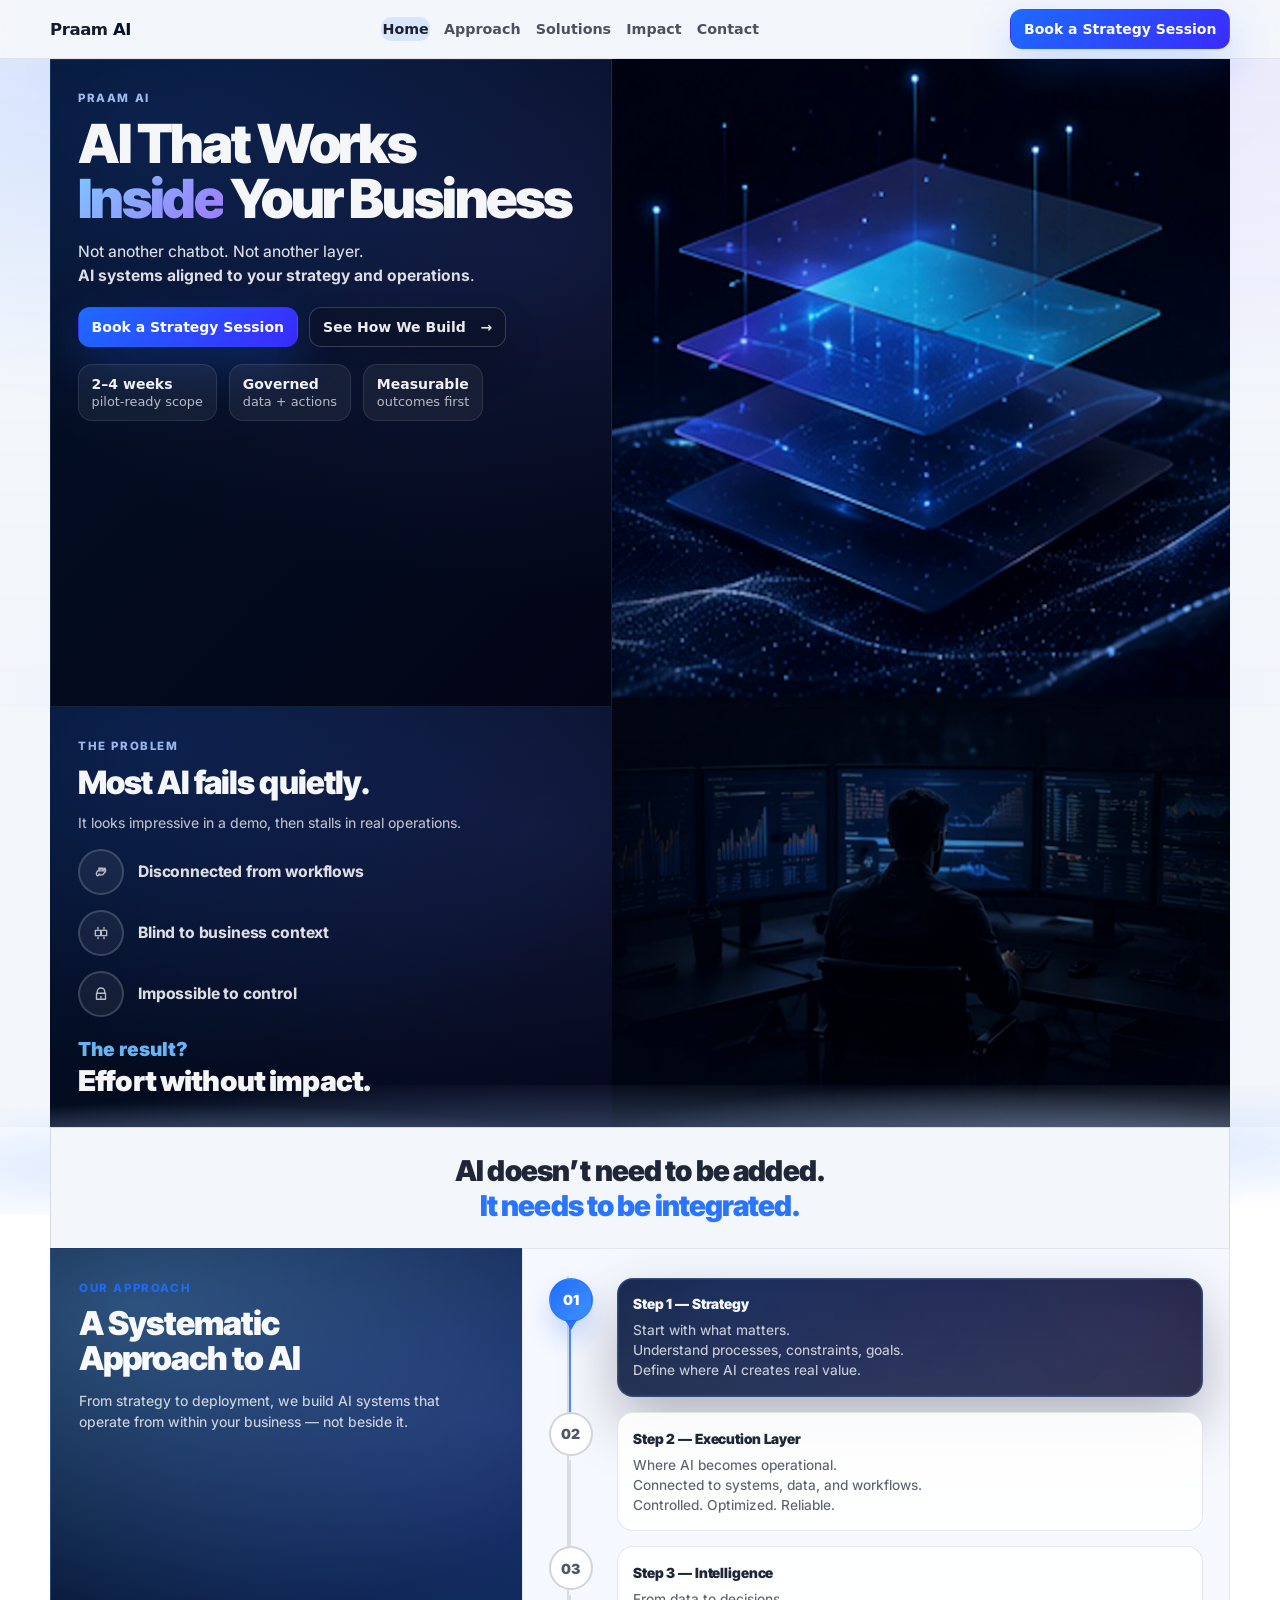
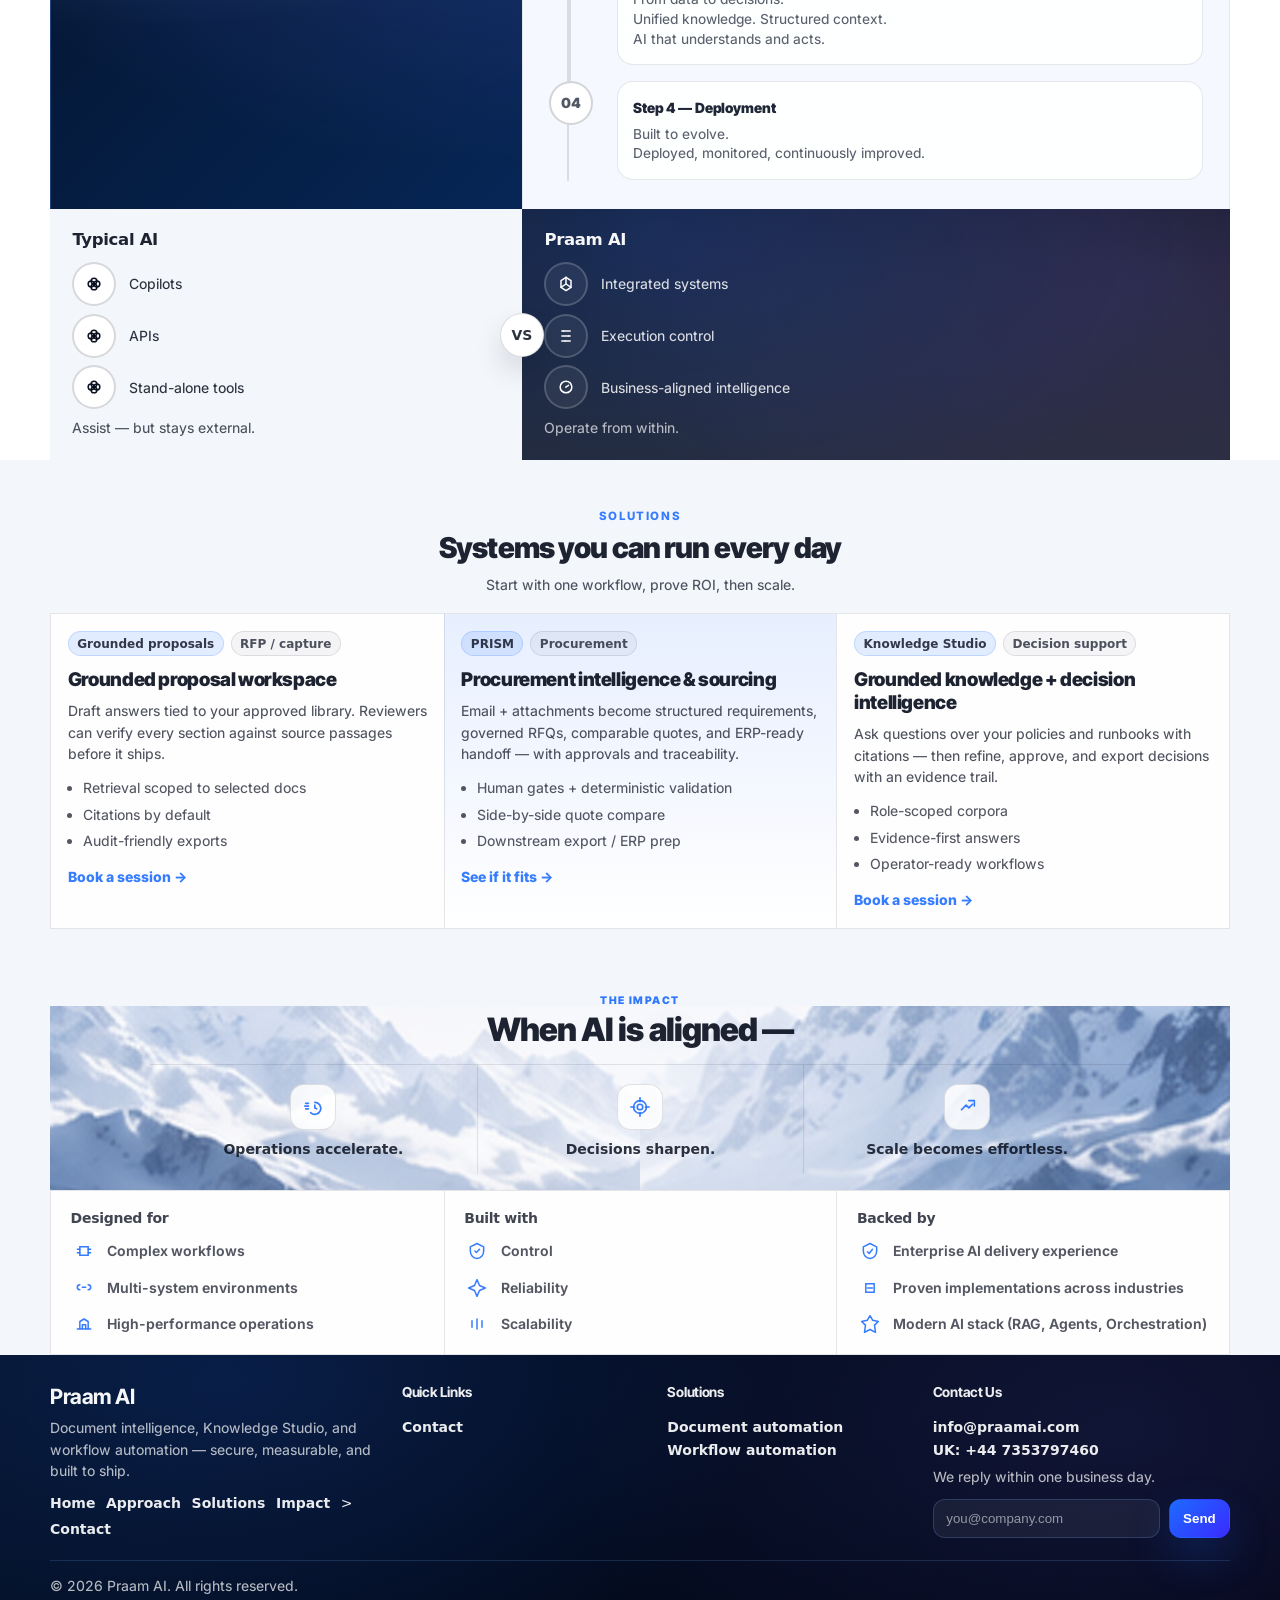
==== commit 30465649: "Update contact email and add UK phone in footer Made-with: Cursor" ====
--- a/v2/index.html
+++ b/v2/index.html
@@ -502,7 +502,8 @@
             </div>
             <div class="footer-col footer-contact">
               <h3>Contact Us</h3>
-              <a class="footer-email" href="mailto:talktopraam.ai@outlook.com">talktopraam.ai@outlook.com</a>
+              <a class="footer-email" href="mailto:info@praamai.com">info@praamai.com</a>
+              <a class="footer-phone" href="tel:+447353797460">UK: +44 7353797460</a>
               <p class="footer-note">We reply within one business day.</p>
               <form class="footer-form" id="contact-form">
                 <label class="sr-only" for="email">Email</label>
--- a/v2/v2.css
+++ b/v2/v2.css
@@ -96,7 +96,8 @@
   color: rgba(255, 255, 255, 0.96);
 }
 
-.site-v2 .footer-email {
+.site-v2 .footer-email,
+.site-v2 .footer-phone {
   color: rgba(255, 255, 255, 0.96);
 }
 
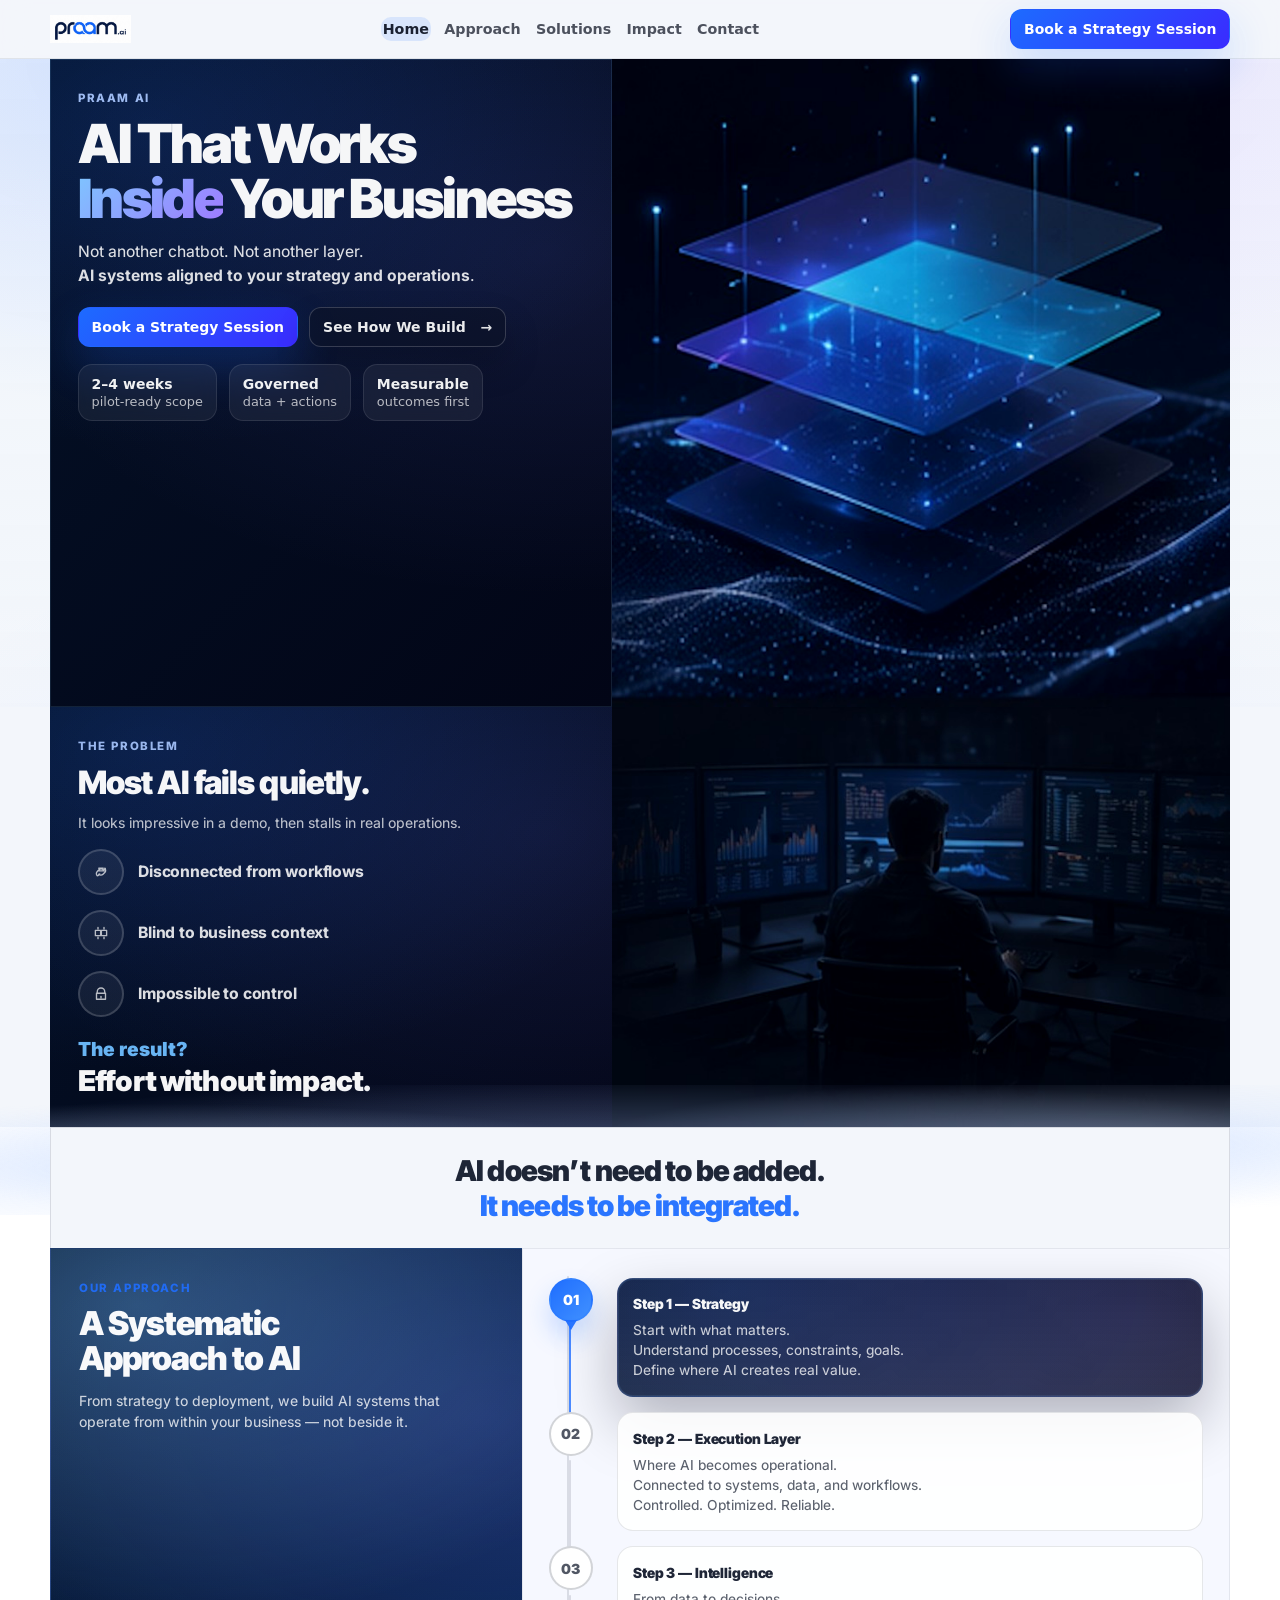
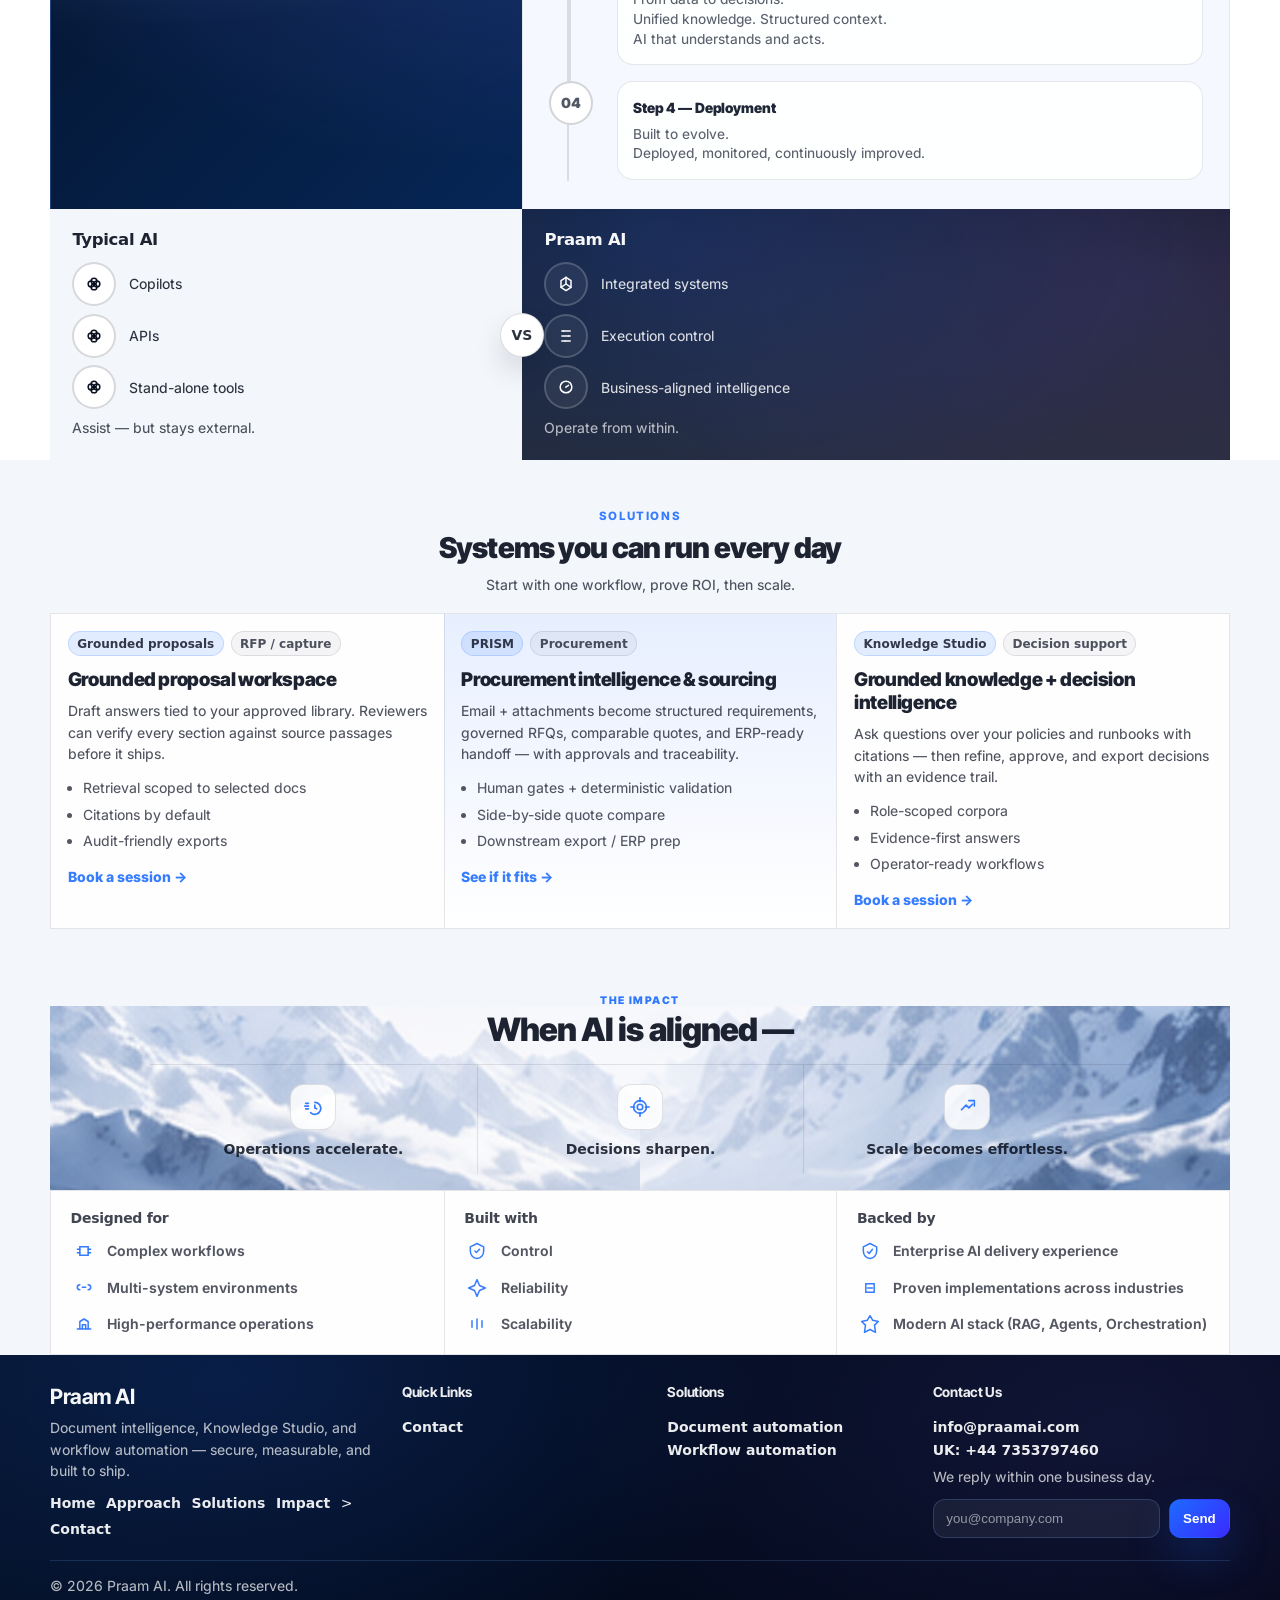
==== commit 7fe495a6: "Add praam.ai logo to header and site assets Replace text nav brand with the logo image in index and " ====
--- a/v2/index.html
+++ b/v2/index.html
@@ -24,7 +24,14 @@
     <header class="topbar v2-topbar">
       <div class="container topbar-inner v2-topbar-inner">
         <a class="brand v2-brand" href="#home" aria-label="Praam AI home">
-          <span class="brand-name">Praam <span class="brand-ai">AI</span></span>
+          <img
+            class="brand-logo-img"
+            src="../assets/logo-praam.png"
+            alt=""
+            width="1024"
+            height="361"
+            decoding="async"
+          />
         </a>
         <nav class="site-nav v2-nav" aria-label="Primary">
           <a href="#home">Home</a>
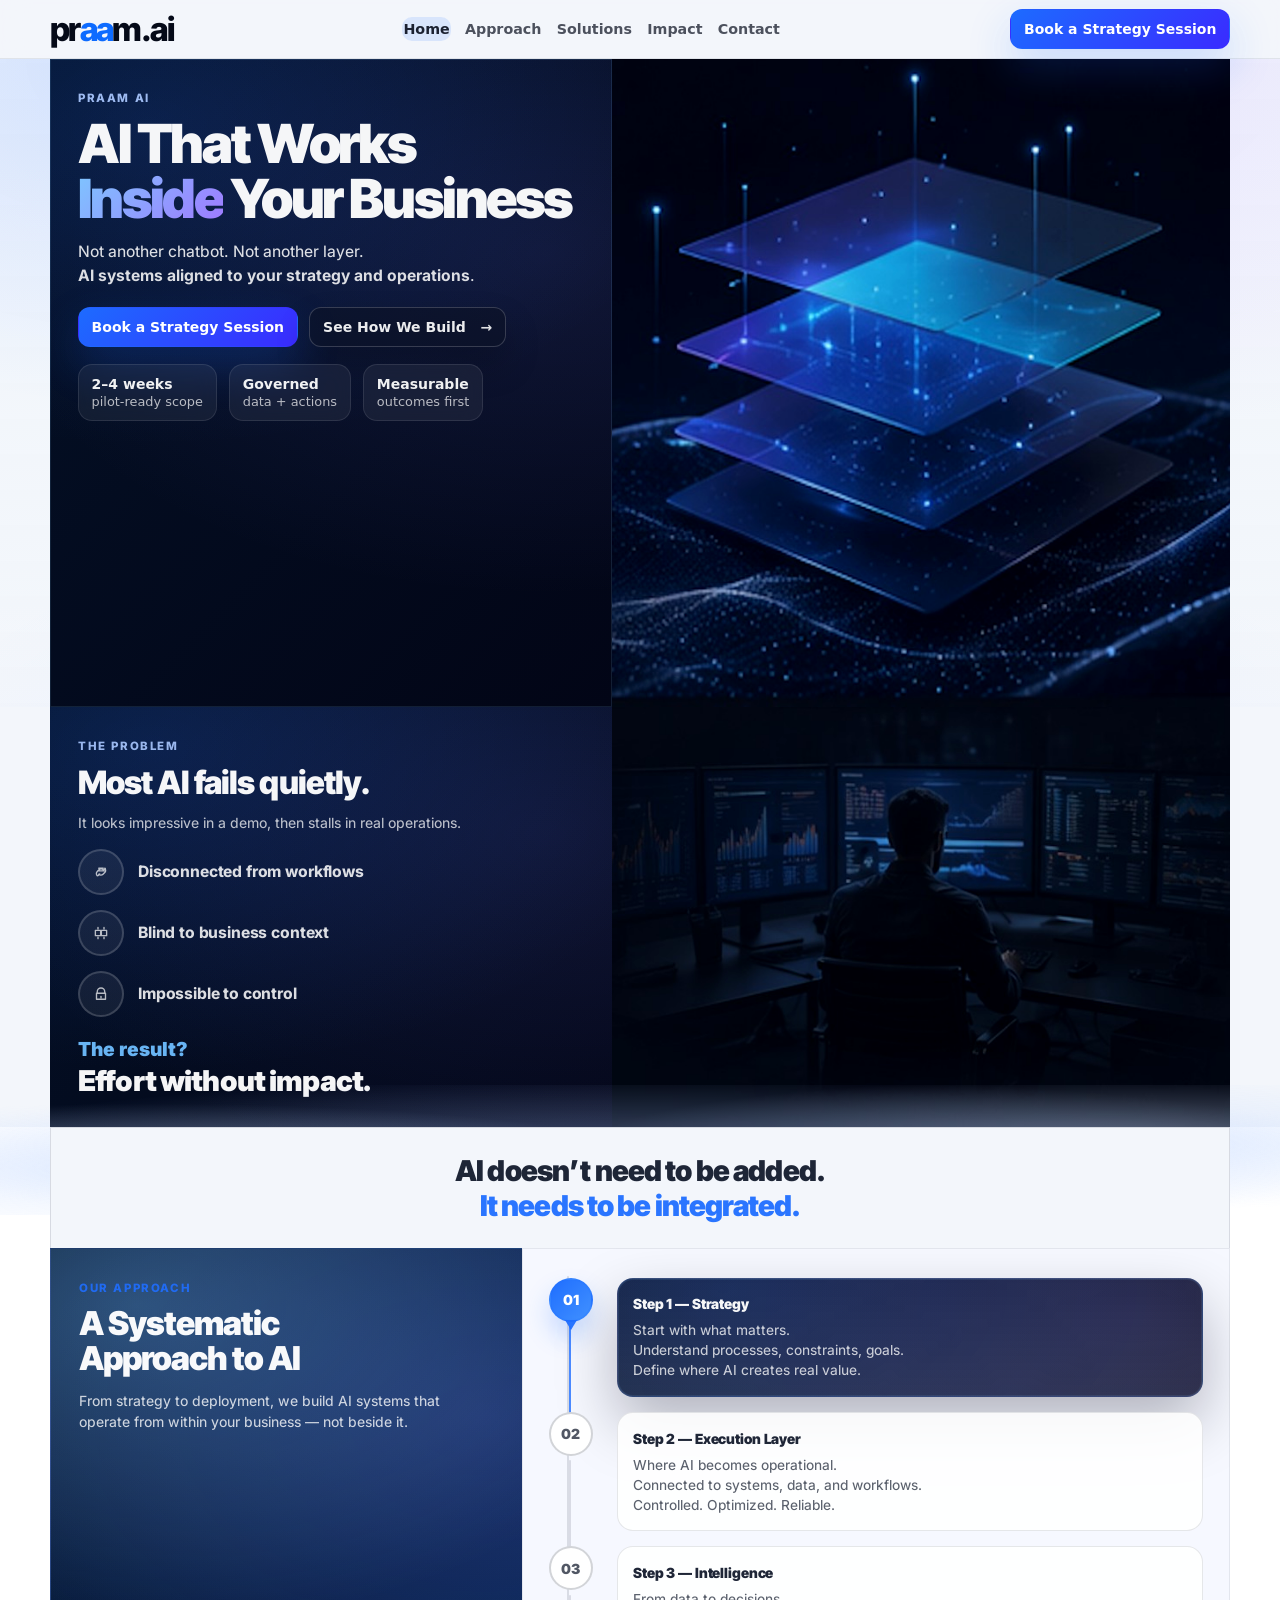
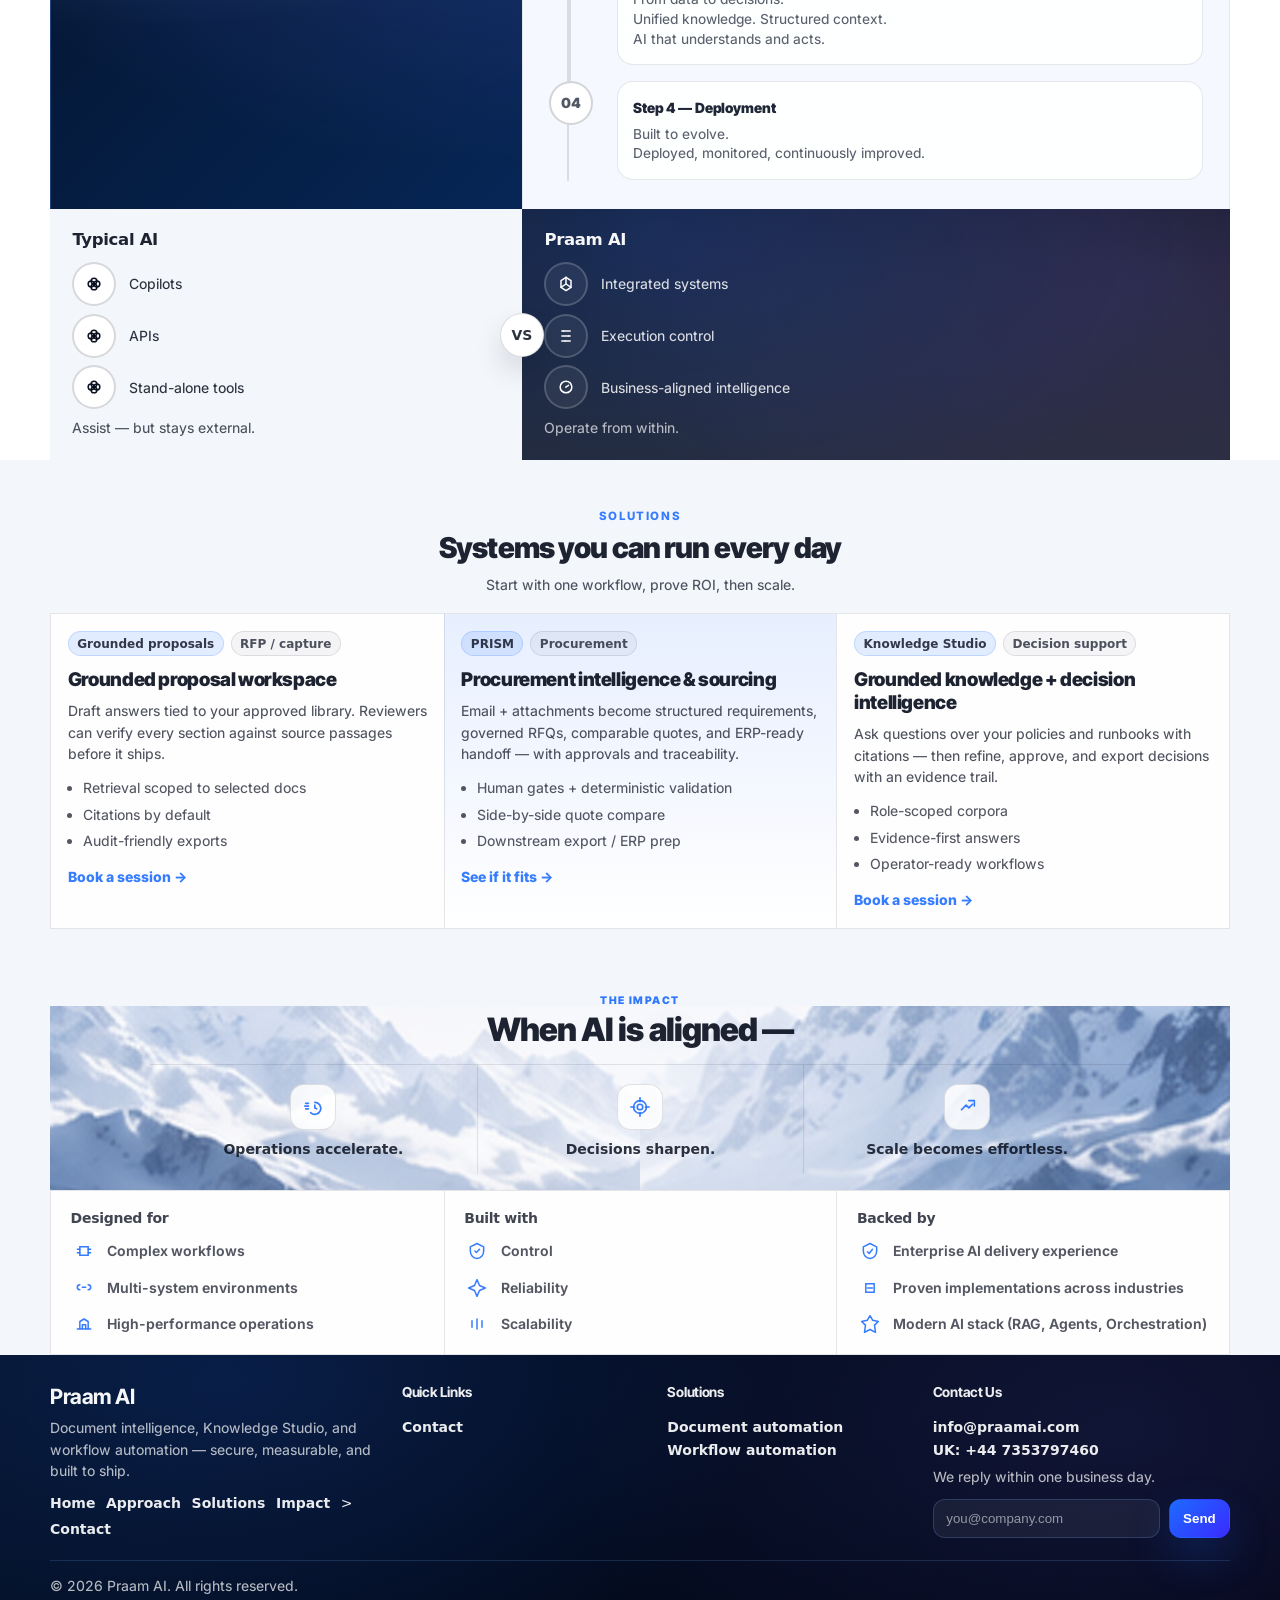
==== commit 93eddec2: "Replace header PNG with styled praam.ai wordmark Use HTML spans for midnight pr/m/.ai, accent aa, an" ====
--- a/v2/index.html
+++ b/v2/index.html
@@ -12,7 +12,7 @@
     <link rel="preconnect" href="https://fonts.googleapis.com" />
     <link rel="preconnect" href="https://fonts.gstatic.com" crossorigin />
     <link
-      href="https://fonts.googleapis.com/css2?family=Inter+Tight:wght@600;700&family=Inter:wght@400;500&display=swap"
+      href="https://fonts.googleapis.com/css2?family=Inter+Tight:wght@600;700;800&family=Inter:wght@400;500&display=swap"
       rel="stylesheet"
     />
     <link rel="stylesheet" href="../css/styles.css" />
@@ -23,15 +23,10 @@
 
     <header class="topbar v2-topbar">
       <div class="container topbar-inner v2-topbar-inner">
-        <a class="brand v2-brand" href="#home" aria-label="Praam AI home">
-          <img
-            class="brand-logo-img"
-            src="../assets/logo-praam.png"
-            alt=""
-            width="1024"
-            height="361"
-            decoding="async"
-          />
+        <a class="brand v2-brand brand-wordmark" href="#home" aria-label="Praam AI home">
+          <span class="brand-wordmark-inner">
+            <span class="brand-wm-midnight">pr</span><span class="brand-wm-accent">aa</span><span class="brand-wm-midnight">m</span><span class="brand-wm-midnight brand-wm-dotai">.ai</span>
+          </span>
         </a>
         <nav class="site-nav v2-nav" aria-label="Primary">
           <a href="#home">Home</a>
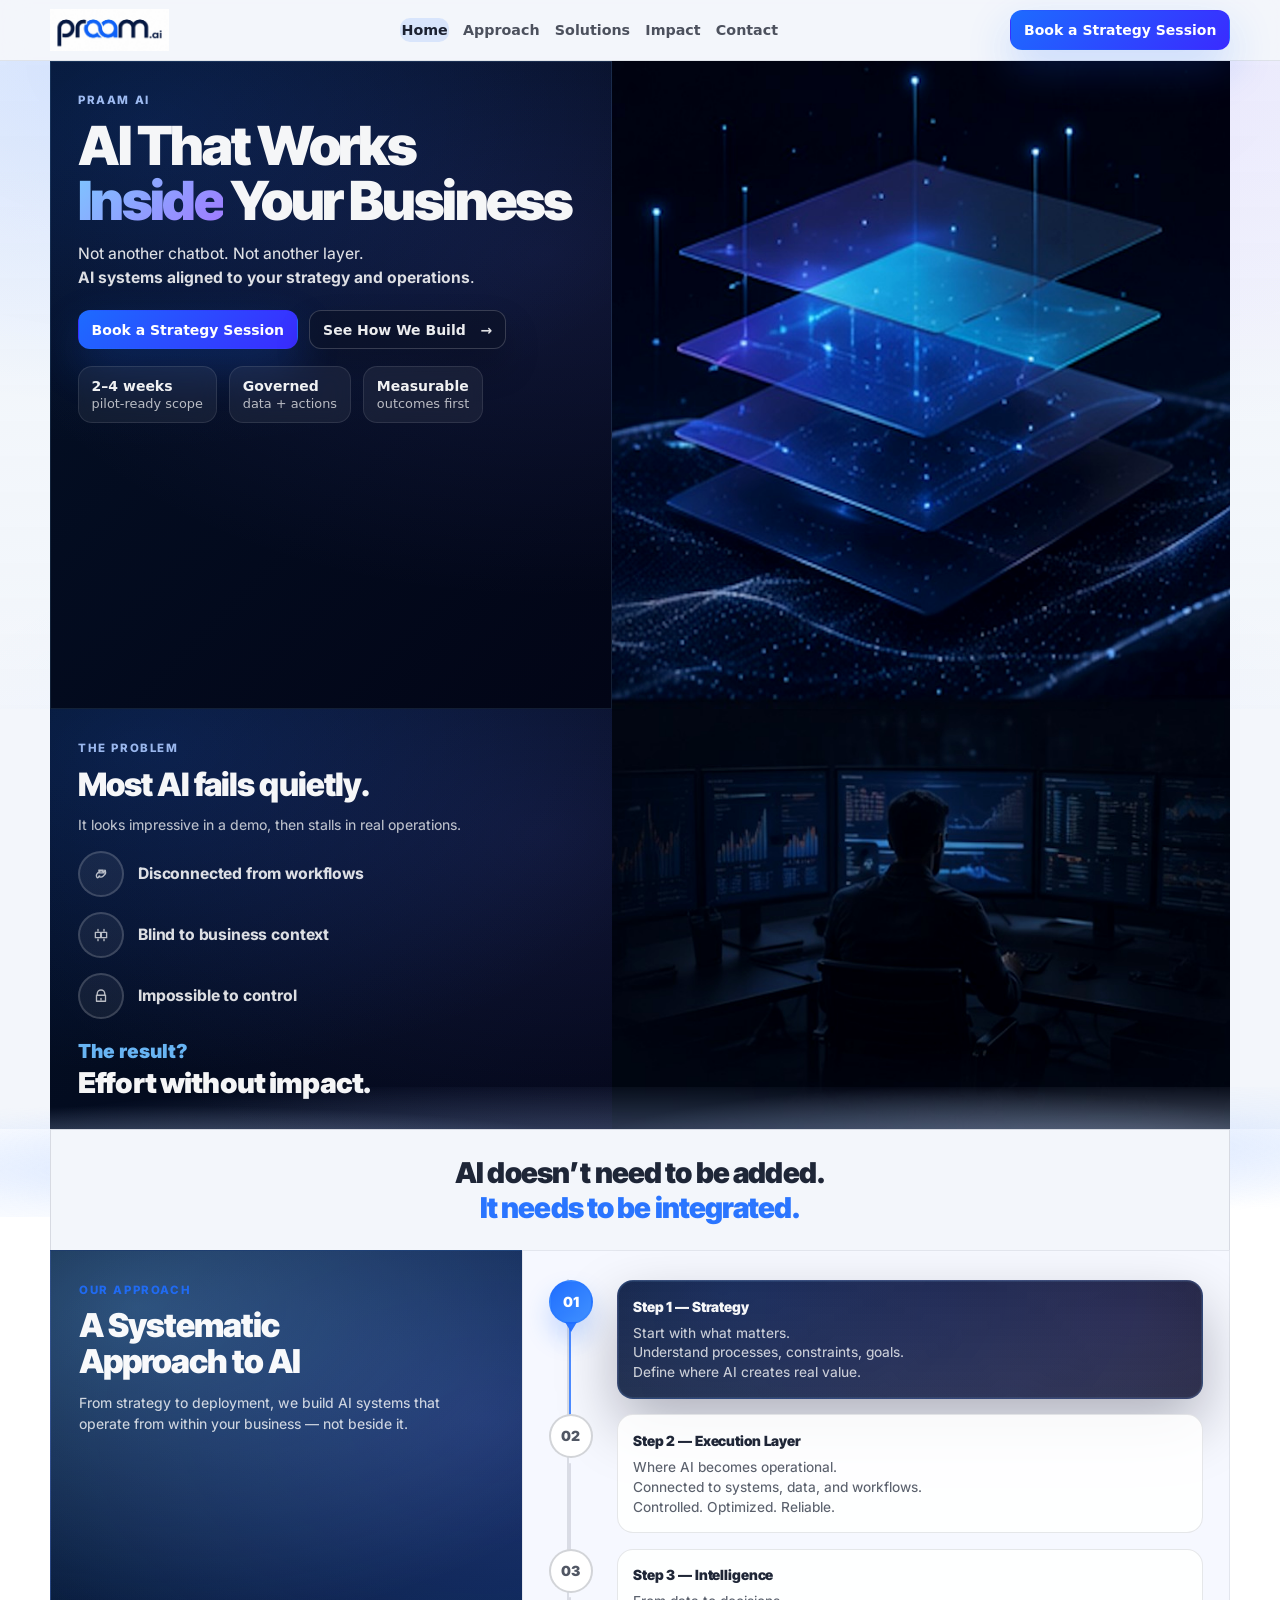
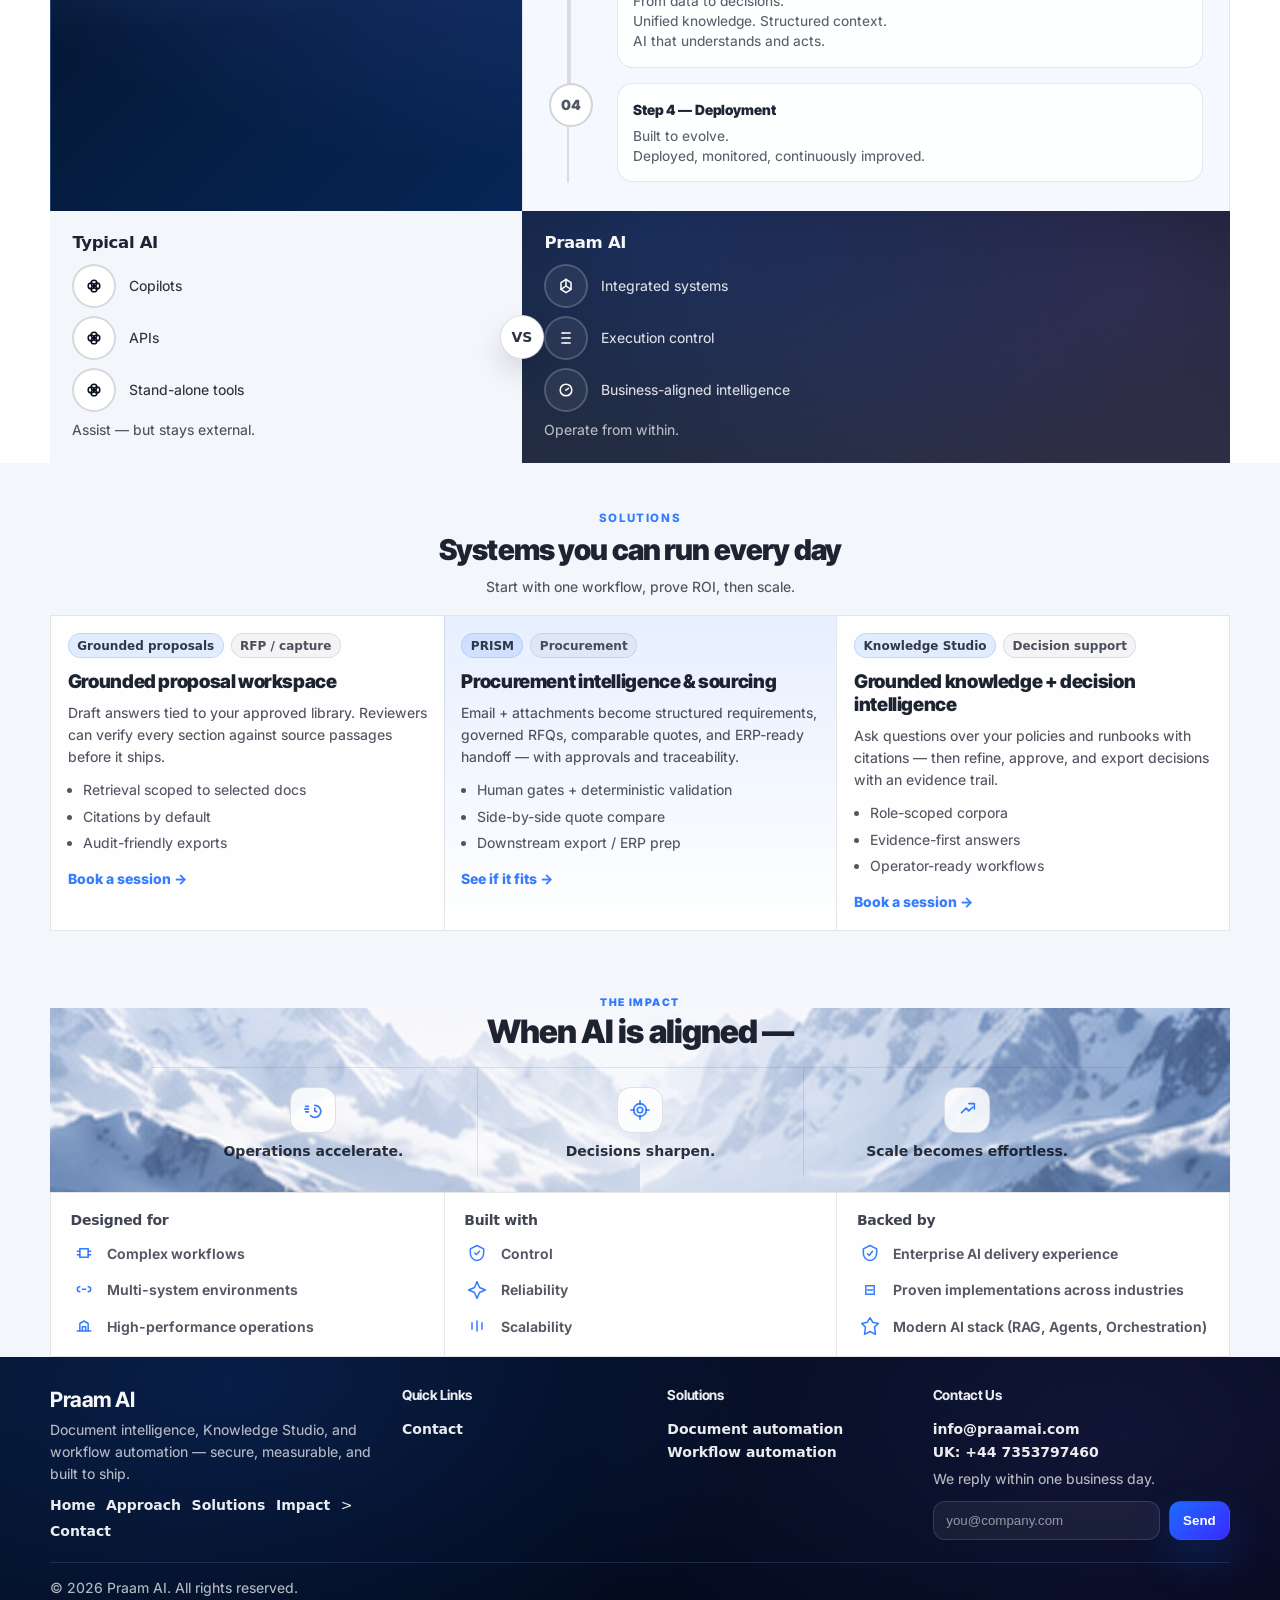
==== commit 42306fab: "Use raster praam.ai logo in header with larger sizing Replace wordmark markup with logo PNG and bran" ====
--- a/v2/index.html
+++ b/v2/index.html
@@ -23,10 +23,15 @@
 
     <header class="topbar v2-topbar">
       <div class="container topbar-inner v2-topbar-inner">
-        <a class="brand v2-brand brand-wordmark" href="#home" aria-label="Praam AI home">
-          <span class="brand-wordmark-inner">
-            <span class="brand-wm-midnight">pr</span><span class="brand-wm-accent">aa</span><span class="brand-wm-midnight">m</span><span class="brand-wm-midnight brand-wm-dotai">.ai</span>
-          </span>
+        <a class="brand v2-brand" href="#home" aria-label="Praam AI home">
+          <img
+            class="brand-logo-img"
+            src="../assets/logo-praam.png"
+            alt=""
+            width="1024"
+            height="361"
+            decoding="async"
+          />
         </a>
         <nav class="site-nav v2-nav" aria-label="Primary">
           <a href="#home">Home</a>
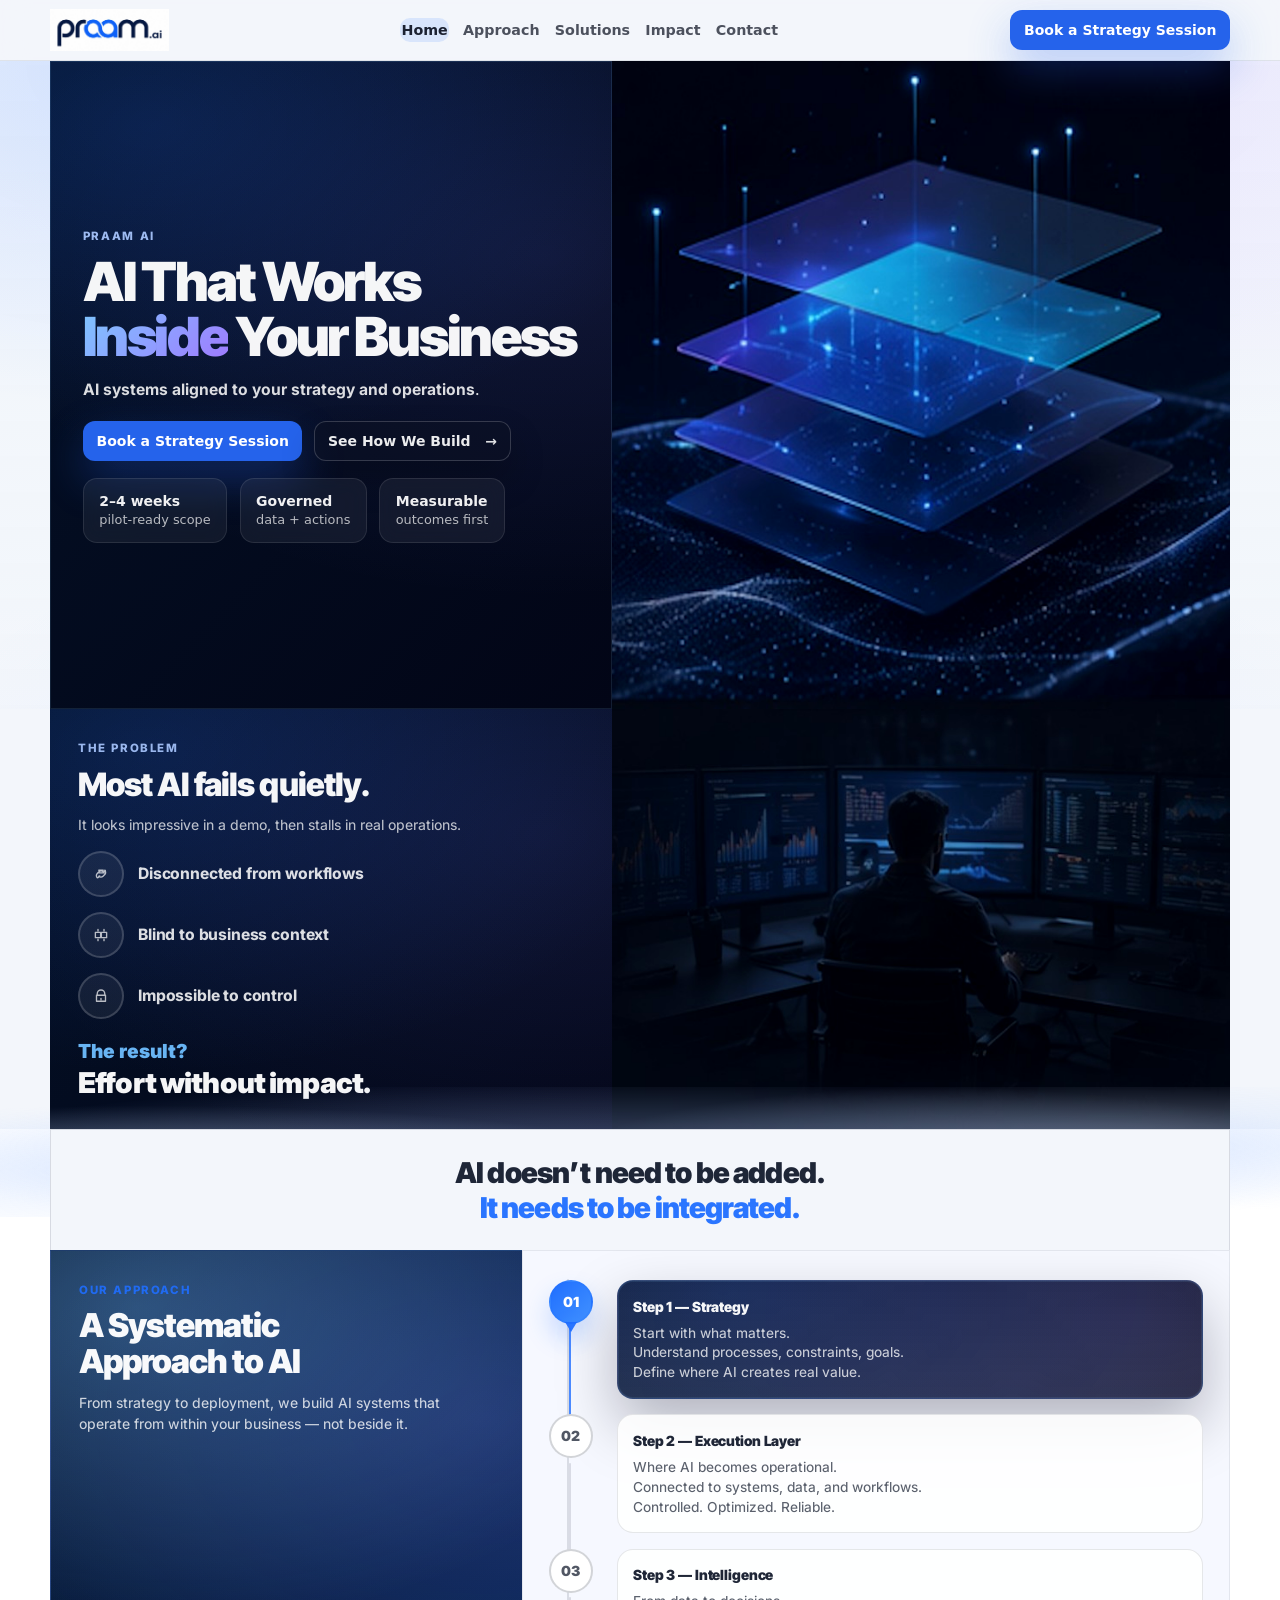
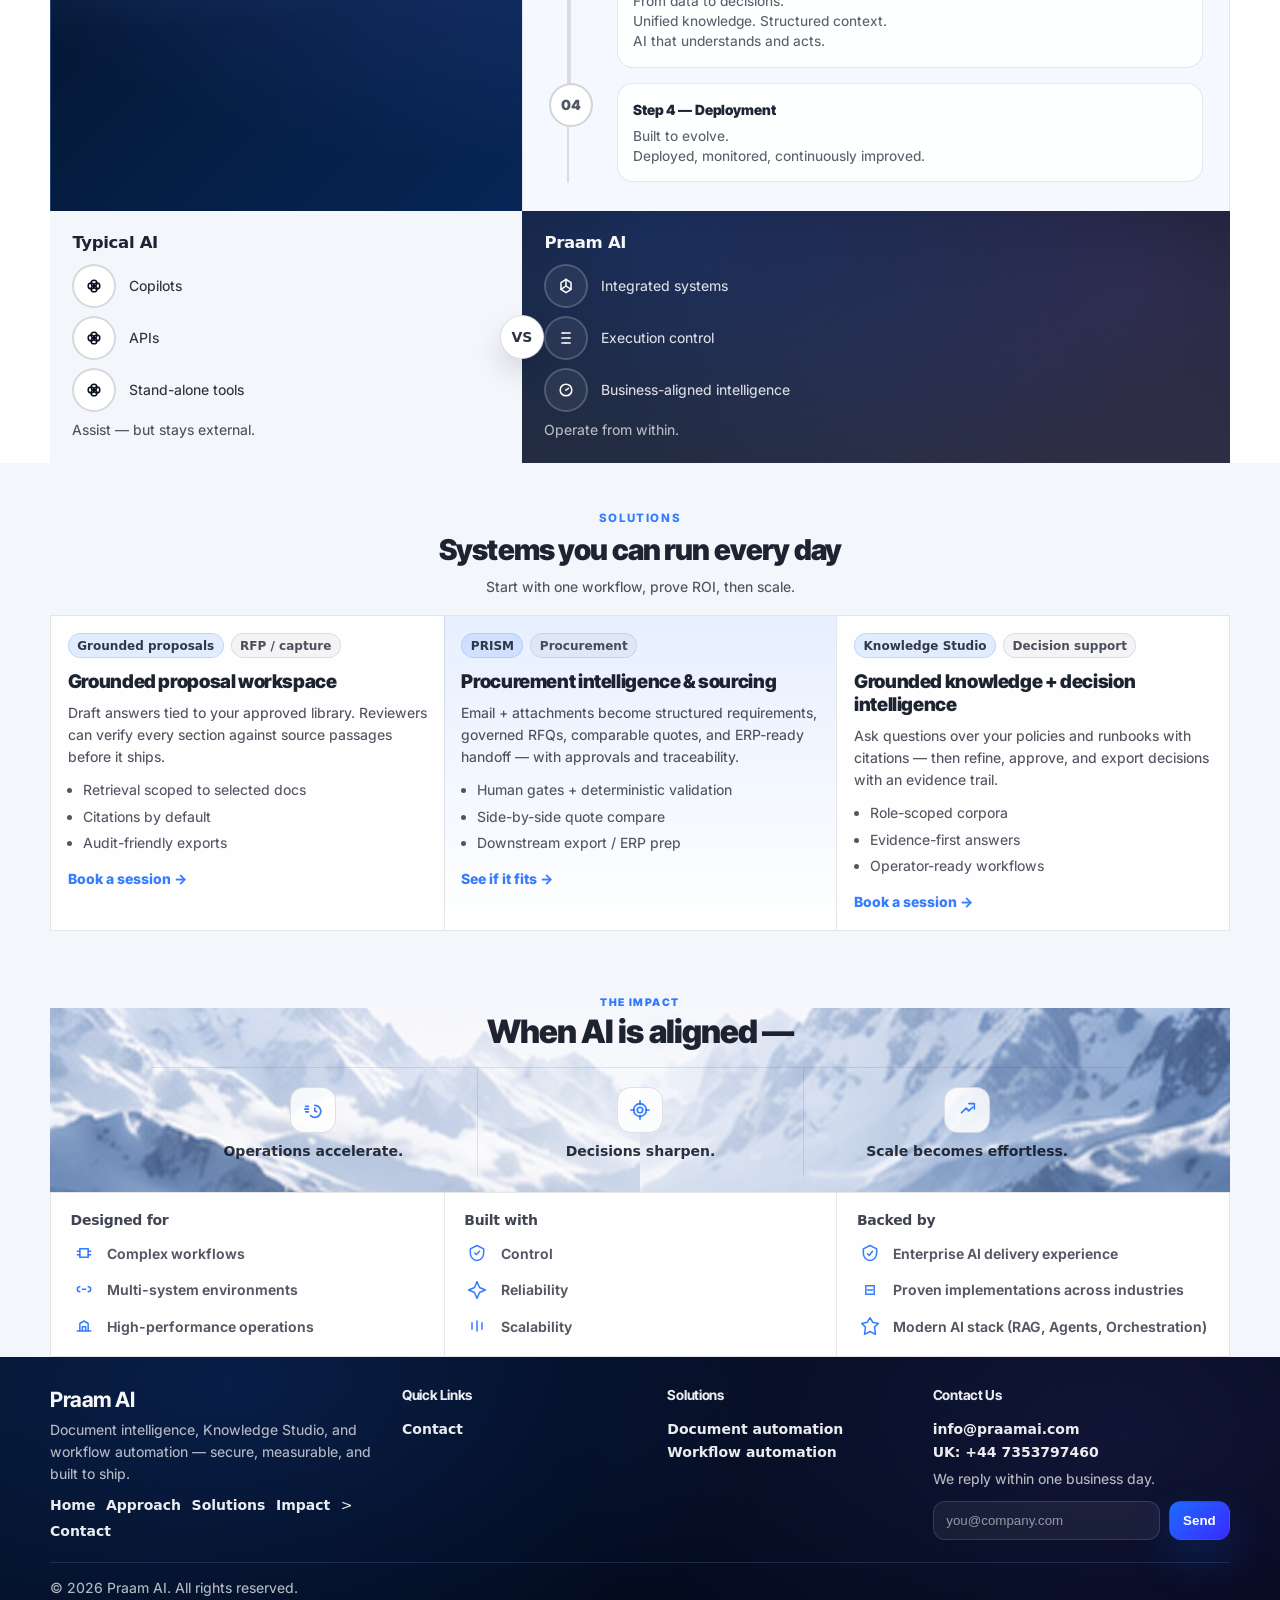
==== commit 637fc723: "Tidy hero copy and layout in v2 hero panel Remove the chatbot/layer line from the hero lede in index" ====
--- a/v2/index.html
+++ b/v2/index.html
@@ -58,7 +58,6 @@
                     <span class="v2-h1-accent">Inside</span> Your Business
                   </h1>
                   <p class="v2-lede">
-                    Not another chatbot. Not another layer.<br />
                     <strong>AI systems aligned to your strategy and operations</strong>.
                   </p>
                   <div class="v2-hero-actions">
--- a/v2/v2.css
+++ b/v2/v2.css
@@ -168,6 +168,18 @@
   width: fit-content;
 }
 
+.site-v2 .v2-topbar-cta.btn-primary,
+.site-v2 .v2-primary-cta.btn-primary {
+  background: #2563eb;
+  box-shadow: 0 18px 44px rgba(37, 99, 235, 0.32);
+}
+
+.site-v2 .v2-topbar-cta.btn-primary:hover,
+.site-v2 .v2-primary-cta.btn-primary:hover {
+  background: #3b82f6;
+  box-shadow: 0 20px 52px rgba(37, 99, 235, 0.38);
+}
+
 .site-v2 .btn-ghost {
   color: rgba(255, 255, 255, 0.92);
   background: rgba(11, 18, 35, 0.55);
@@ -253,8 +265,13 @@
   border-radius: 0;
 }
 
-.site-v2 .v2-panel-left--hero {
-  padding: clamp(1.5rem, 2.6vw, 2.35rem);
+.site-v2 .v2-panel-left.v2-panel-left--hero {
+  display: flex;
+  flex-direction: column;
+  justify-content: center;
+  align-items: stretch;
+  min-height: 0;
+  padding: clamp(1.75rem, 3vw, 2.5rem) clamp(1.5rem, 2.6vw, 2.35rem);
   background:
     radial-gradient(900px 520px at 18% 10%, rgba(35, 110, 255, 0.18), transparent 62%),
     radial-gradient(860px 520px at 88% 30%, rgba(120, 120, 255, 0.12), transparent 66%),
@@ -277,6 +294,10 @@
   color: rgba(255, 255, 255, 0.96);
 }
 
+.site-v2 .v2-panel--hero .v2-hero-copy {
+  width: 100%;
+}
+
 .site-v2 .v2-hero-actions {
   display: flex;
   gap: 0.8rem;
@@ -288,10 +309,17 @@
   display: flex;
   gap: 0.9rem;
   flex-wrap: wrap;
+  align-items: stretch;
 }
 
 .site-v2 .v2-proof {
-  padding: 0.75rem 0.9rem;
+  display: flex;
+  flex-direction: column;
+  justify-content: center;
+  align-items: flex-start;
+  text-align: left;
+  gap: 0.2rem;
+  padding: 1.05rem 1.1rem;
   border-radius: 14px;
   background: rgba(255, 255, 255, 0.06);
   border: 1px solid rgba(255, 255, 255, 0.1);
@@ -304,7 +332,7 @@
 }
 
 .site-v2 .v2-proof-bottom {
-  margin-top: 0.18rem;
+  margin-top: 0;
   font-size: 0.92rem;
   color: rgba(255, 255, 255, 0.7);
 }
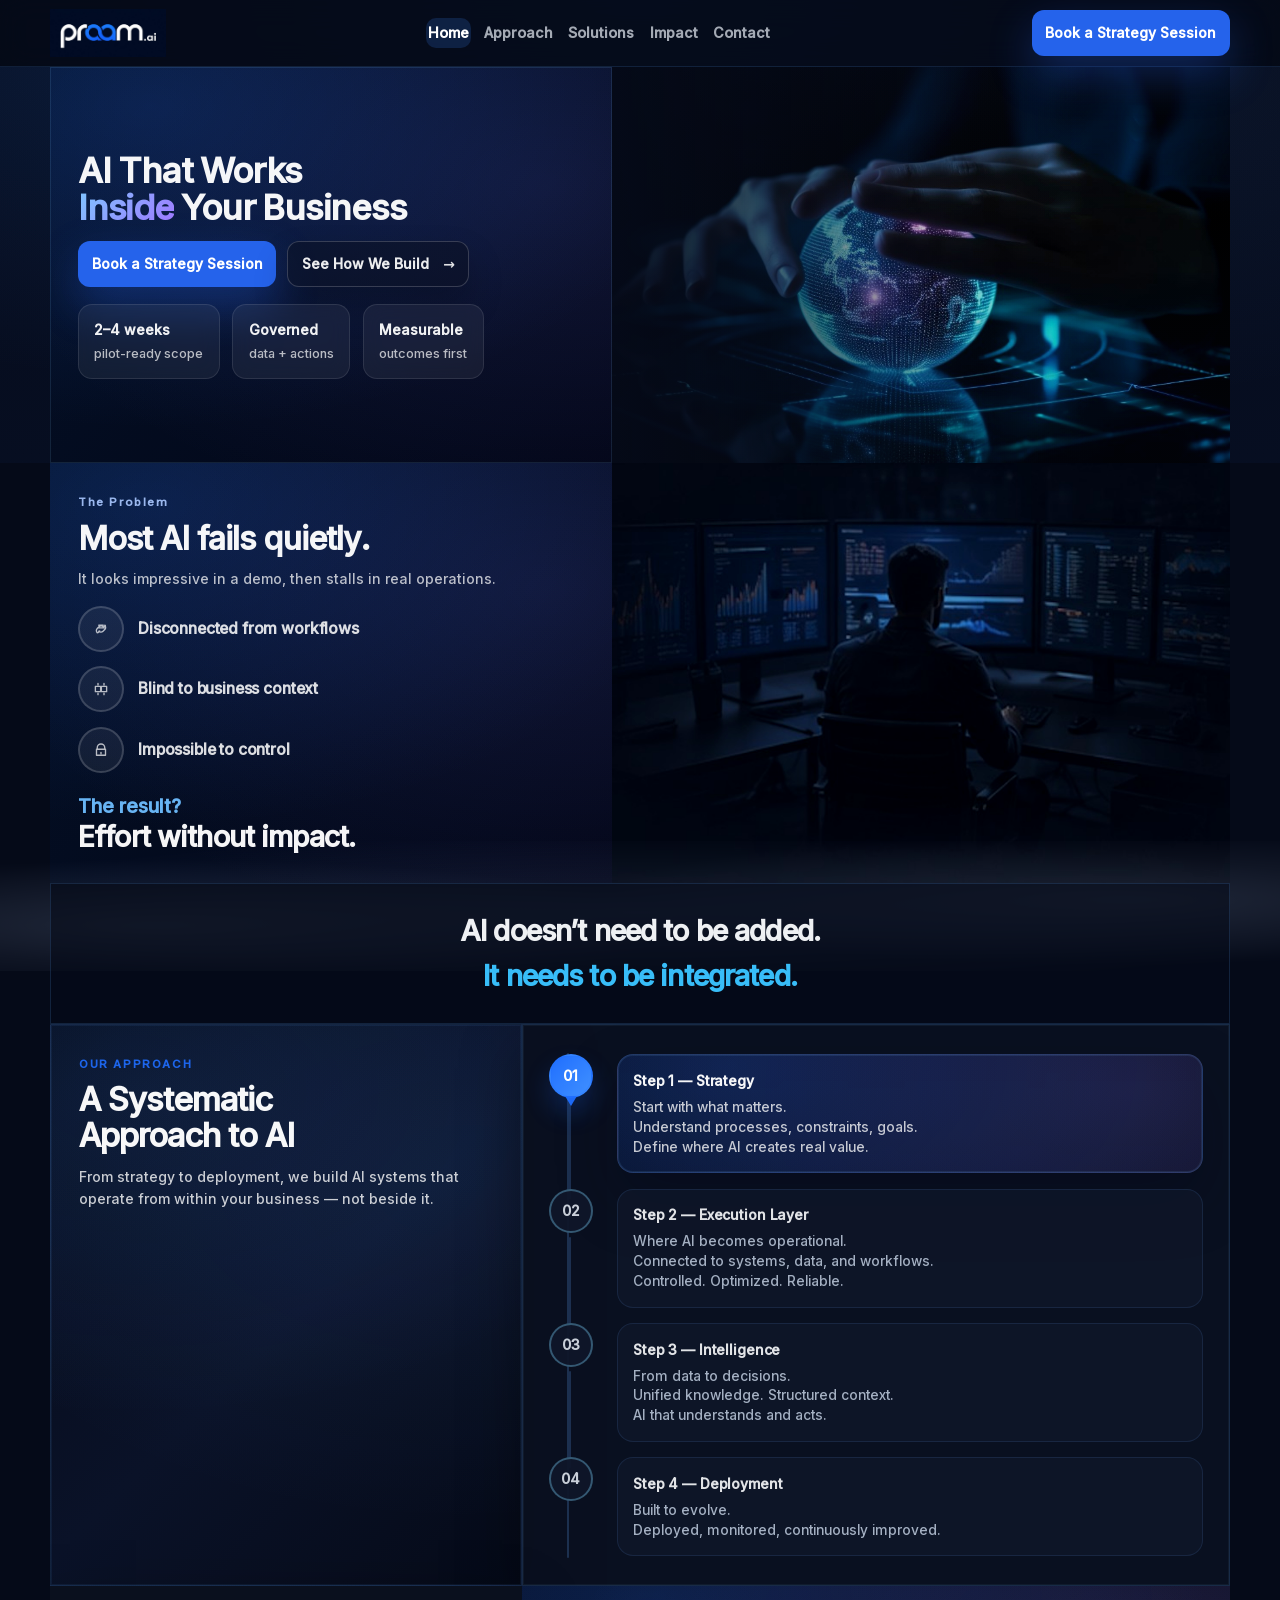
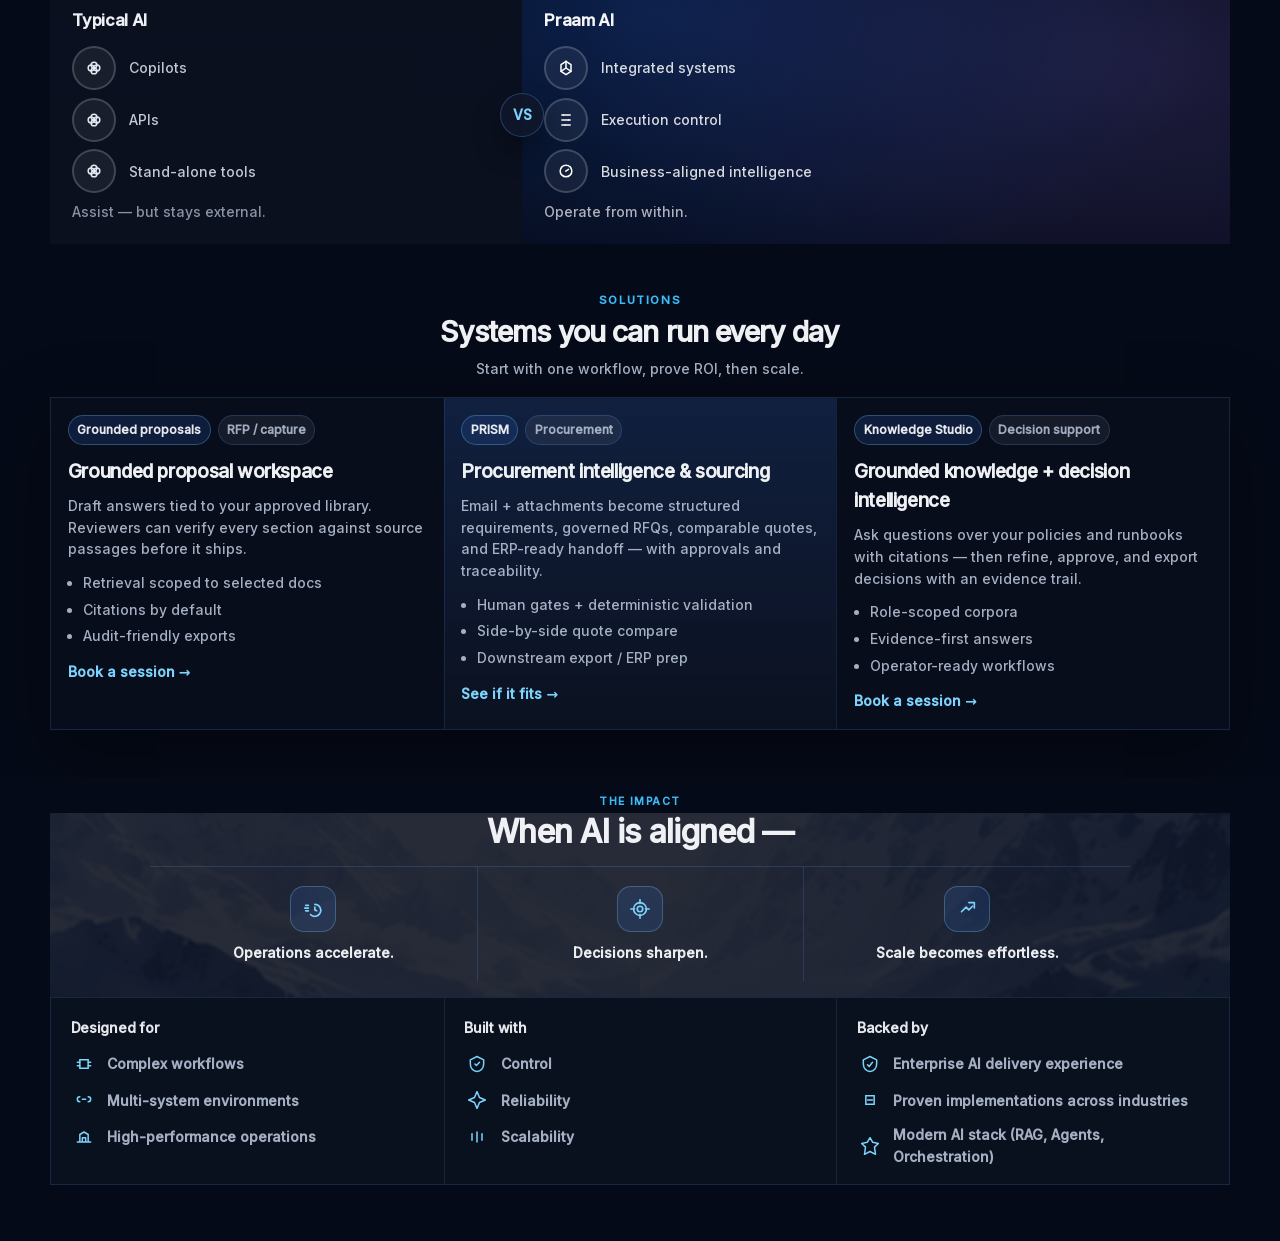
==== commit 42d7133f: "Expand v2 marketing site: pages, assets, self-hosted fonts Add About, Contact, Industries, and Servi" ====
--- a/v2/index.html
+++ b/v2/index.html
@@ -9,16 +9,11 @@
       content="Praam AI designs and delivers integrated AI systems: strategy, execution layer, business-aligned intelligence, and deployment. Built to ship in weeks, not quarters."
     />
     <meta name="theme-color" content="#050A18" />
-    <link rel="preconnect" href="https://fonts.googleapis.com" />
-    <link rel="preconnect" href="https://fonts.gstatic.com" crossorigin />
-    <link
-      href="https://fonts.googleapis.com/css2?family=Inter+Tight:wght@600;700;800&family=Inter:wght@400;500&display=swap"
-      rel="stylesheet"
-    />
+    <link rel="stylesheet" href="../css/fonts.css" />
     <link rel="stylesheet" href="../css/styles.css" />
     <link rel="stylesheet" href="./v2.css" />
   </head>
-  <body class="site-v2">
+  <body class="site-v2 home-page">
     <div id="top" aria-hidden="true"></div>
 
     <header class="topbar v2-topbar">
@@ -26,10 +21,10 @@
         <a class="brand v2-brand" href="#home" aria-label="Praam AI home">
           <img
             class="brand-logo-img"
-            src="../assets/logo-praam.png"
-            alt=""
+            src="../assets/logo-praam-header.png"
+            alt="praam.ai logo"
             width="1024"
-            height="361"
+            height="426"
             decoding="async"
           />
         </a>
@@ -38,9 +33,9 @@
           <a href="#approach">Approach</a>
           <a href="#solutions">Solutions</a>
           <a href="#impact">Impact</a>
-          <a href="#contact">Contact</a>
+          <a href="../contact.html">Contact</a>
         </nav>
-        <a class="btn btn-primary topbar-cta v2-topbar-cta" href="#contact">Book a Strategy Session</a>
+        <a class="btn btn-primary topbar-cta v2-topbar-cta" href="../contact.html">Book a Strategy Session</a>
       </div>
     </header>
 
@@ -52,16 +47,12 @@
             <div class="v2-panel v2-panel--split v2-panel--hero">
               <div class="v2-panel-left v2-panel-left--hero">
                 <div class="v2-hero-copy">
-                  <p class="v2-kicker">PRAAM AI</p>
                   <h1 class="v2-h1">
                     AI That Works<br />
                     <span class="v2-h1-accent">Inside</span> Your Business
                   </h1>
-                  <p class="v2-lede">
-                    <strong>AI systems aligned to your strategy and operations</strong>.
-                  </p>
                   <div class="v2-hero-actions">
-                  <a class="btn btn-primary v2-primary-cta" href="#contact">Book a Strategy Session</a>
+                  <a class="btn btn-primary v2-primary-cta" href="../contact.html">Book a Strategy Session</a>
                     <a class="btn btn-ghost v2-secondary-cta" href="#solutions">See How We Build <span class="btn-arrow" aria-hidden="true">→</span></a>
                   </div>
                   <div class="v2-proof-row" aria-label="Quick proof points">
@@ -83,9 +74,11 @@
 
               <div class="v2-panel-right v2-panel-right--image v2-panel-right--hero-image" aria-label="Hero image">
                 <img
-                  class="v2-problem-image"
-                  src="../assets/hero-layers.png"
-                  alt="Layered AI systems illustration over a dark data landscape"
+                  class="v2-problem-image v2-hero-panel-img"
+                  src="../assets/hero-globe-hands.png"
+                  alt="Glowing digital globe held between hands over a futuristic control surface"
+                  width="1200"
+                  height="1200"
                   loading="eager"
                   decoding="async"
                 />
@@ -100,7 +93,7 @@
         <div class="container">
           <div class="v2-panel v2-panel--split">
             <div class="v2-panel-left">
-              <p class="v2-kicker">THE PROBLEM</p>
+              <p class="v2-kicker">The Problem</p>
               <h2 id="most-fails-heading" class="v2-h2">Most AI fails quietly.</h2>
               <p class="v2-subtitle">It looks impressive in a demo, then stalls in real operations.</p>
               <ul class="v2-problem-list" aria-label="Why AI fails in production">
@@ -294,7 +287,7 @@
                 <li>Citations by default</li>
                 <li>Audit-friendly exports</li>
               </ul>
-              <p class="v2-card-cta"><a class="case-link" href="#contact">Book a session →</a></p>
+              <p class="v2-card-cta"><a class="case-link" href="../contact.html">Book a session →</a></p>
             </article>
 
             <article class="v2-solution-card v2-solution-card--highlight">
@@ -311,7 +304,7 @@
                 <li>Side-by-side quote compare</li>
                 <li>Downstream export / ERP prep</li>
               </ul>
-              <p class="v2-card-cta"><a class="case-link" href="#contact">See if it fits →</a></p>
+              <p class="v2-card-cta"><a class="case-link" href="../contact.html">See if it fits →</a></p>
             </article>
 
             <article class="v2-solution-card">
@@ -328,7 +321,7 @@
                 <li>Evidence-first answers</li>
                 <li>Operator-ready workflows</li>
               </ul>
-              <p class="v2-card-cta"><a class="case-link" href="#contact">Book a session →</a></p>
+              <p class="v2-card-cta"><a class="case-link" href="../contact.html">Book a session →</a></p>
             </article>
             </div>
           </div>
@@ -490,43 +483,9 @@
           </div>
         </div>
       </section>
-
-      <footer class="footer" id="contact" aria-labelledby="contact-heading">
-        <div class="container">
-          <div class="footer-inner">
-            <div class="footer-brand">
-              <h2 id="contact-heading" class="footer-title">Praam AI</h2>
-              <p>Document intelligence, Knowledge Studio, and workflow automation — secure, measurable, and built to ship.</p>
-              <div class="footer-links">
-                <a href="#home">Home</a><a href="#approach">Approach</a><a href="#solutions">Solutions</a><a href="#impact">Impact</a>
-                ><a href="#contact">Contact</a>
-              </div>
-            </div>
-            <div class="footer-col"><h3>Quick Links</h3><a href="#contact">Contact</a></div>
-            <div class="footer-col">
-              <h3>Solutions</h3><a href="#solutions">Document automation</a><a href="#solutions">Workflow automation</a>
-            </div>
-            <div class="footer-col footer-contact">
-              <h3>Contact Us</h3>
-              <a class="footer-email" href="mailto:info@praamai.com">info@praamai.com</a>
-              <a class="footer-phone" href="tel:+447353797460">UK: +44 7353797460</a>
-              <p class="footer-note">We reply within one business day.</p>
-              <form class="footer-form" id="contact-form">
-                <label class="sr-only" for="email">Email</label>
-                <input id="email" type="email" name="email" placeholder="you@company.com" autocomplete="email" />
-                <button class="btn btn-primary" type="submit">Send</button>
-              </form>
-            </div>
-          </div>
-          <div class="footer-bottom"><p>© <span id="year"></span> Praam AI. All rights reserved.</p></div>
-        </div>
-      </footer>
     </main>
 
     <script src="../js/script.js" defer></script>
-    <script>
-      document.getElementById("year").textContent = String(new Date().getFullYear());
-    </script>
   </body>
 </html>
 
--- a/css/fonts.css
+++ b/css/fonts.css
@@ -0,0 +1,92 @@
+/* Self-hosted Inter + Inter Tight (SIL Open Font License 1.1).
+   Subsets: latin + latin-ext — covers English and European Latin scripts. */
+
+@font-face {
+  font-family: "Inter";
+  font-style: normal;
+  font-weight: 400;
+  font-display: swap;
+  src: url("../assets/fonts/inter-latin-ext.woff2") format("woff2");
+  unicode-range: U+0100-02BA, U+02BD-02C5, U+02C7-02CC, U+02CE-02D7, U+02DD-02FF, U+0304, U+0308, U+0329, U+1D00-1DBF, U+1E00-1E9F, U+1EF2-1EFF, U+2020, U+20A0-20AB, U+20AD-20C0, U+2113, U+2C60-2C7F, U+A720-A7FF;
+}
+
+@font-face {
+  font-family: "Inter";
+  font-style: normal;
+  font-weight: 400;
+  font-display: swap;
+  src: url("../assets/fonts/inter-latin.woff2") format("woff2");
+  unicode-range: U+0000-00FF, U+0131, U+0152-0153, U+02BB-02BC, U+02C6, U+02DA, U+02DC, U+0304, U+0308, U+0329, U+2000-206F, U+20AC, U+2122, U+2191, U+2193, U+2212, U+2215, U+FEFF, U+FFFD;
+}
+
+@font-face {
+  font-family: "Inter";
+  font-style: normal;
+  font-weight: 500;
+  font-display: swap;
+  src: url("../assets/fonts/inter-latin-ext.woff2") format("woff2");
+  unicode-range: U+0100-02BA, U+02BD-02C5, U+02C7-02CC, U+02CE-02D7, U+02DD-02FF, U+0304, U+0308, U+0329, U+1D00-1DBF, U+1E00-1E9F, U+1EF2-1EFF, U+2020, U+20A0-20AB, U+20AD-20C0, U+2113, U+2C60-2C7F, U+A720-A7FF;
+}
+
+@font-face {
+  font-family: "Inter";
+  font-style: normal;
+  font-weight: 500;
+  font-display: swap;
+  src: url("../assets/fonts/inter-latin.woff2") format("woff2");
+  unicode-range: U+0000-00FF, U+0131, U+0152-0153, U+02BB-02BC, U+02C6, U+02DA, U+02DC, U+0304, U+0308, U+0329, U+2000-206F, U+20AC, U+2122, U+2191, U+2193, U+2212, U+2215, U+FEFF, U+FFFD;
+}
+
+@font-face {
+  font-family: "Inter Tight";
+  font-style: normal;
+  font-weight: 600;
+  font-display: swap;
+  src: url("../assets/fonts/inter-tight-latin-ext.woff2") format("woff2");
+  unicode-range: U+0100-02BA, U+02BD-02C5, U+02C7-02CC, U+02CE-02D7, U+02DD-02FF, U+0304, U+0308, U+0329, U+1D00-1DBF, U+1E00-1E9F, U+1EF2-1EFF, U+2020, U+20A0-20AB, U+20AD-20C0, U+2113, U+2C60-2C7F, U+A720-A7FF;
+}
+
+@font-face {
+  font-family: "Inter Tight";
+  font-style: normal;
+  font-weight: 600;
+  font-display: swap;
+  src: url("../assets/fonts/inter-tight-latin.woff2") format("woff2");
+  unicode-range: U+0000-00FF, U+0131, U+0152-0153, U+02BB-02BC, U+02C6, U+02DA, U+02DC, U+0304, U+0308, U+0329, U+2000-206F, U+20AC, U+2122, U+2191, U+2193, U+2212, U+2215, U+FEFF, U+FFFD;
+}
+
+@font-face {
+  font-family: "Inter Tight";
+  font-style: normal;
+  font-weight: 700;
+  font-display: swap;
+  src: url("../assets/fonts/inter-tight-latin-ext.woff2") format("woff2");
+  unicode-range: U+0100-02BA, U+02BD-02C5, U+02C7-02CC, U+02CE-02D7, U+02DD-02FF, U+0304, U+0308, U+0329, U+1D00-1DBF, U+1E00-1E9F, U+1EF2-1EFF, U+2020, U+20A0-20AB, U+20AD-20C0, U+2113, U+2C60-2C7F, U+A720-A7FF;
+}
+
+@font-face {
+  font-family: "Inter Tight";
+  font-style: normal;
+  font-weight: 700;
+  font-display: swap;
+  src: url("../assets/fonts/inter-tight-latin.woff2") format("woff2");
+  unicode-range: U+0000-00FF, U+0131, U+0152-0153, U+02BB-02BC, U+02C6, U+02DA, U+02DC, U+0304, U+0308, U+0329, U+2000-206F, U+20AC, U+2122, U+2191, U+2193, U+2212, U+2215, U+FEFF, U+FFFD;
+}
+
+@font-face {
+  font-family: "Inter Tight";
+  font-style: normal;
+  font-weight: 800;
+  font-display: swap;
+  src: url("../assets/fonts/inter-tight-latin-ext.woff2") format("woff2");
+  unicode-range: U+0100-02BA, U+02BD-02C5, U+02C7-02CC, U+02CE-02D7, U+02DD-02FF, U+0304, U+0308, U+0329, U+1D00-1DBF, U+1E00-1E9F, U+1EF2-1EFF, U+2020, U+20A0-20AB, U+20AD-20C0, U+2113, U+2C60-2C7F, U+A720-A7FF;
+}
+
+@font-face {
+  font-family: "Inter Tight";
+  font-style: normal;
+  font-weight: 800;
+  font-display: swap;
+  src: url("../assets/fonts/inter-tight-latin.woff2") format("woff2");
+  unicode-range: U+0000-00FF, U+0131, U+0152-0153, U+02BB-02BC, U+02C6, U+02DA, U+02DC, U+0304, U+0308, U+0329, U+2000-206F, U+20AC, U+2122, U+2191, U+2193, U+2212, U+2215, U+FEFF, U+FFFD;
+}
--- a/v2/v2.css
+++ b/v2/v2.css
@@ -3,14 +3,16 @@
   --font-body: "Inter", system-ui, -apple-system, Segoe UI, Roboto, sans-serif;
   --font-heading: "Inter Tight", "Inter", system-ui, -apple-system, Segoe UI, Roboto, sans-serif;
   color: rgba(11, 16, 32, 0.92);
-  background: #f3f6fb;
-}
-
-.site-v2 body {
-  background: #f3f6fb;
+}
+
+/* Solid dark canvas — no full-page background image */
+body.site-v2 {
+  background-color: #050a18;
   font-family: var(--font-body);
   font-weight: 450;
   line-height: 1.55;
+  isolation: isolate;
+  min-height: 100%;
 }
 
 .site-v2 h1,
@@ -69,6 +71,23 @@
 /* Fuse Fit → Contact (footer) */
 .site-v2 .v2-section--fit + .footer {
   margin-top: 0;
+}
+
+/* Home (no site footer): breathing room after last section */
+.site-v2 main:not(:has(.footer)) {
+  padding-bottom: clamp(2rem, 6vw, 4rem);
+}
+
+/* Brand + Solutions only (no Quick Links column) */
+.site-v2 .footer .footer-inner {
+  grid-template-columns: minmax(0, 1.65fr) minmax(0, 1fr);
+  gap: clamp(1rem, 3vw, 2rem);
+}
+
+@media (max-width: 860px) {
+  .site-v2 .footer .footer-inner {
+    grid-template-columns: 1fr;
+  }
 }
 
 .site-v2 .footer .footer-title,
@@ -1276,6 +1295,154 @@
   border-left: 1px solid rgba(11, 16, 32, 0.1);
 }
 
+/* Four-column solution / industry grid (2 rows × 4 at desktop) */
+.site-v2 .v2-solution-grid--four {
+  grid-template-columns: repeat(4, minmax(0, 1fr));
+}
+
+.site-v2 .v2-solution-grid--four > .v2-solution-card {
+  border-left: 0;
+}
+
+.site-v2 .v2-solution-grid--four > .v2-solution-card + .v2-solution-card {
+  border-left: 0;
+}
+
+.site-v2 .v2-solution-grid--four > .v2-solution-card {
+  border-right: 1px solid rgba(11, 16, 32, 0.1);
+  border-bottom: 1px solid rgba(11, 16, 32, 0.1);
+}
+
+.site-v2 .v2-solution-grid--four > .v2-solution-card:nth-child(4n) {
+  border-right: 0;
+}
+
+.site-v2 .v2-solution-grid--four > .v2-solution-card:nth-child(n + 5) {
+  border-bottom: 0;
+}
+
+.site-v2 .v2-solution-panel .v2-industry-card {
+  display: flex;
+  flex-direction: column;
+  padding: 1.2rem 1.15rem 1.25rem;
+  border-radius: 0;
+  background: transparent;
+  border: 0;
+  box-shadow: none;
+  border-right: 1px solid rgba(11, 16, 32, 0.1);
+  border-bottom: 1px solid rgba(11, 16, 32, 0.1);
+}
+
+.site-v2 .v2-solution-panel .v2-industry-card:nth-child(4n) {
+  border-right: 0;
+}
+
+.site-v2 .v2-solution-panel .v2-industry-card:nth-child(n + 5) {
+  border-bottom: 0;
+}
+
+.site-v2 .v2-service-ico {
+  display: grid;
+  place-items: center;
+  width: 40px;
+  height: 40px;
+  border-radius: 12px;
+  color: rgba(31, 110, 255, 0.95);
+  background: rgba(31, 110, 255, 0.1);
+  border: 1px solid rgba(31, 110, 255, 0.2);
+}
+
+.site-v2 .v2-services-value-strip {
+  display: grid;
+  grid-template-columns: repeat(4, minmax(0, 1fr));
+  gap: clamp(1rem, 3vw, 1.5rem);
+  margin-top: clamp(2rem, 5vw, 2.75rem);
+  padding: clamp(1.25rem, 3vw, 1.75rem) clamp(1rem, 2.5vw, 1.35rem);
+  border-radius: 14px;
+  border: 1px solid rgba(11, 16, 32, 0.08);
+  background: rgba(255, 255, 255, 0.85);
+  box-shadow: 0 14px 36px rgba(2, 12, 35, 0.05);
+}
+
+.site-v2 .v2-services-value {
+  display: flex;
+  gap: 0.75rem;
+  align-items: flex-start;
+  text-align: left;
+}
+
+.site-v2 .v2-services-value-ico {
+  flex-shrink: 0;
+  display: grid;
+  place-items: center;
+  width: 40px;
+  height: 40px;
+  border-radius: 12px;
+  color: rgba(31, 110, 255, 0.92);
+  background: rgba(31, 110, 255, 0.08);
+  border: 1px solid rgba(31, 110, 255, 0.16);
+}
+
+.site-v2 .v2-services-value-title {
+  font-family: var(--font-heading, "Inter Tight", sans-serif);
+  font-weight: 800;
+  font-size: 0.95rem;
+  letter-spacing: -0.02em;
+  color: rgba(11, 16, 32, 0.92);
+  margin-bottom: 0.35rem;
+}
+
+.site-v2 .v2-services-value-p {
+  margin: 0;
+  font-size: 0.88rem;
+  line-height: 1.5;
+  color: rgba(11, 16, 32, 0.65);
+}
+
+.site-v2 .v2-services-cta-row {
+  display: flex;
+  flex-wrap: wrap;
+  gap: 0.85rem;
+  justify-content: center;
+  align-items: center;
+}
+
+.site-v2 .v2-subpage-cta-inner .v2-services-cta-row {
+  margin-top: 0.35rem;
+}
+
+@media (max-width: 1100px) {
+  .site-v2 .v2-solution-grid--four {
+    grid-template-columns: repeat(2, minmax(0, 1fr));
+  }
+
+  .site-v2 .v2-solution-grid--four > .v2-solution-card:nth-child(2n),
+  .site-v2 .v2-solution-panel .v2-industry-card:nth-child(2n) {
+    border-right: 0;
+  }
+
+  /* Restore horizontal row dividers (desktop 4-col clears bottom on row 2) */
+  .site-v2 .v2-solution-grid--four > .v2-solution-card:nth-child(-n + 6),
+  .site-v2 .v2-solution-panel .v2-industry-card:nth-child(-n + 6) {
+    border-bottom: 1px solid rgba(11, 16, 32, 0.1);
+  }
+
+  .site-v2 .v2-solution-grid--four > .v2-solution-card:nth-child(n + 7),
+  .site-v2 .v2-solution-panel .v2-industry-card:nth-child(n + 7) {
+    border-bottom: 0;
+  }
+
+  .site-v2 .v2-services-value-strip {
+    grid-template-columns: repeat(2, minmax(0, 1fr));
+  }
+}
+
+@media (max-width: 560px) {
+  .site-v2 .v2-services-value-strip {
+    grid-template-columns: 1fr;
+  }
+}
+
 .site-v2 .v2-solution-card--highlight {
   background: linear-gradient(180deg, rgba(31, 110, 255, 0.1), rgba(255, 255, 255, 0.65));
 }
@@ -1667,6 +1834,18 @@
   .site-v2 .v2-panel--hero {
     min-height: auto;
   }
+  .site-v2.services-page .v2-panel.v2-panel--split.v2-panel--hero,
+  .site-v2.about-page .v2-panel.v2-panel--split.v2-panel--hero,
+  .site-v2.industries-page .v2-panel.v2-panel--split.v2-panel--hero,
+  .site-v2.home-page .v2-panel.v2-panel--split.v2-panel--hero {
+    min-height: auto;
+  }
+  .site-v2.home-page .v2-panel-right--hero-image .v2-problem-image,
+  .site-v2.services-page .v2-panel-right--hero-image .v2-problem-image,
+  .site-v2.industries-page .v2-panel-right--hero-image .v2-problem-image,
+  .site-v2.about-page .v2-panel-right--hero-image .v2-problem-image {
+    max-height: min(48vh, 380px);
+  }
   .site-v2 .v2-panel--approach {
     grid-template-columns: 1fr;
   }
@@ -1696,6 +1875,26 @@
     border-left: 0;
     border-top: 1px solid rgba(11, 16, 32, 0.1);
   }
+  .site-v2.home-page .v2-solution-card + .v2-solution-card {
+    border-top-color: rgba(96, 165, 250, 0.14);
+  }
+  .site-v2 .v2-solution-grid--four {
+    grid-template-columns: 1fr;
+  }
+  .site-v2 .v2-solution-grid--four > .v2-solution-card {
+    border-right: 0;
+    border-bottom: 0;
+  }
+  .site-v2 .v2-solution-grid--four > .v2-solution-card + .v2-solution-card {
+    border-top: 1px solid rgba(11, 16, 32, 0.1);
+  }
+  .site-v2 .v2-solution-panel .v2-industry-card {
+    border-right: 0;
+    border-bottom: 0;
+  }
+  .site-v2 .v2-solution-panel .v2-industry-card + .v2-industry-card {
+    border-top: 1px solid rgba(11, 16, 32, 0.1);
+  }
   .site-v2 .v2-impact-row {
     grid-template-columns: 1fr;
   }
@@ -1707,3 +1906,1911 @@
   }
 }
 
+/* Subpages (services, industries, about) */
+.site-v2 .v2-section--subpage-hero {
+  padding: clamp(2.75rem, 6vw, 4.25rem) 0 clamp(1.75rem, 4vw, 2.5rem);
+  background: linear-gradient(180deg, rgba(255, 255, 255, 0.96), rgba(243, 246, 251, 0.98));
+  border-bottom: 1px solid rgba(11, 16, 32, 0.06);
+}
+
+.site-v2 .v2-subpage-title {
+  max-width: 20ch;
+  font-size: clamp(1.5rem, 3.2vw, 2.15rem);
+  line-height: 1.1;
+  letter-spacing: -0.03em;
+  margin: 0.35rem 0 0.5rem;
+}
+
+.site-v2 .v2-subpage-lede {
+  max-width: 46ch;
+  margin: 0;
+}
+
+.site-v2 .v2-section--subpage-cta {
+  padding: clamp(2rem, 5vw, 3rem) 0;
+  background: linear-gradient(135deg, rgba(4, 17, 39, 0.04), rgba(35, 110, 255, 0.06));
+  border-top: 1px solid rgba(11, 16, 32, 0.06);
+  border-bottom: 1px solid rgba(11, 16, 32, 0.06);
+  text-align: center;
+}
+
+.site-v2 .v2-subpage-cta-inner {
+  max-width: 40rem;
+  margin: 0 auto;
+  display: flex;
+  flex-direction: column;
+  align-items: center;
+  gap: 1rem;
+}
+
+.site-v2 .v2-subpage-cta-inner .v2-h2 {
+  margin: 0;
+}
+
+.site-v2 .v2-subpage-cta-inner .v2-subtitle {
+  margin: 0;
+}
+
+.site-v2 .v2-subpage-cta-inner .btn {
+  margin-top: 0.25rem;
+}
+
+.site-v2 .footer-explore {
+  margin: 0.85rem 0 0;
+  font-size: 0.9rem;
+  line-height: 1.5;
+  color: rgba(255, 255, 255, 0.75);
+}
+
+.site-v2 .footer-explore a {
+  color: rgba(255, 255, 255, 0.95);
+  text-decoration: underline;
+  text-underline-offset: 0.12em;
+}
+
+.site-v2 .footer-explore a:hover {
+  color: #fff;
+}
+
+/* v1 section blocks on v2 subpages: keep light background continuity */
+.site-v2 .site-v2-section-legacy.section {
+  background: #f3f6fb;
+  margin: 0;
+}
+
+.site-v2 .site-v2-section-legacy.section-split {
+  background: #f3f6fb;
+  margin: 0;
+}
+
+/* ——— About page (dark — mockup-aligned) ——— */
+.site-v2.about-page {
+  color: rgba(226, 232, 240, 0.92);
+}
+
+.site-v2.about-page .about-main {
+  background: transparent;
+}
+
+.site-v2.about-page .topbar.v2-topbar {
+  background: rgba(5, 10, 24, 0.82);
+  backdrop-filter: blur(14px);
+  border-bottom: 1px solid rgba(96, 165, 250, 0.14);
+}
+
+.site-v2.about-page .topbar.v2-topbar.is-scrolled {
+  background: rgba(5, 10, 24, 0.92);
+  box-shadow: 0 18px 44px rgba(0, 0, 0, 0.45);
+}
+
+.site-v2.about-page .v2-nav {
+  color: rgba(226, 232, 240, 0.72);
+}
+
+.site-v2.about-page .topbar .site-nav a:hover {
+  color: rgba(255, 255, 255, 0.95);
+  background: rgba(59, 130, 246, 0.14);
+}
+
+.site-v2.about-page .topbar .site-nav a.is-active {
+  color: #fff;
+  background: rgba(59, 130, 246, 0.18);
+}
+
+.site-v2.about-page .v2-hero-bg {
+  background:
+    radial-gradient(980px 560px at 20% 14%, rgba(59, 130, 246, 0.14), transparent 62%),
+    radial-gradient(980px 580px at 78% 16%, rgba(96, 165, 250, 0.08), transparent 62%),
+    linear-gradient(180deg, #050a18, #070f22);
+  filter: saturate(1.05);
+}
+
+.site-v2.about-page .v2-panel.v2-panel--split.v2-panel--hero {
+  min-height: clamp(320px, 44vh, 460px);
+}
+
+.site-v2.about-page .v2-panel-left.v2-panel-left--hero {
+  padding: clamp(1.2rem, 2.4vw, 1.65rem) clamp(1.25rem, 3vw, 2rem);
+}
+
+.site-v2.about-page .v2-panel--hero .v2-kicker {
+  margin-bottom: 0.45rem;
+}
+
+.site-v2.about-page .v2-panel--hero .v2-lede {
+  margin-top: 0.65rem;
+}
+
+.site-v2.about-page .about-band {
+  position: relative;
+  padding: clamp(3rem, 7vw, 5rem) 0;
+  color: rgba(226, 232, 240, 0.92);
+  overflow: hidden;
+}
+
+/* First band after hero: space below split hero */
+.site-v2.about-page .v2-hero + .about-band {
+  padding-top: clamp(2rem, 5vw, 3.25rem);
+  border-top: none;
+}
+
+.site-v2.about-page .about-band + .about-band {
+  padding-top: 0;
+  border-top: 1px solid rgba(148, 163, 184, 0.14);
+}
+
+.site-v2.about-page .about-kicker {
+  margin: 0 0 0.65rem;
+  font-family: var(--font-heading, "Inter Tight", sans-serif);
+  font-weight: 800;
+  letter-spacing: 0.14em;
+  font-size: 0.78rem;
+  text-transform: uppercase;
+  color: #38bdf8;
+}
+
+.site-v2.about-page .about-kicker--hero {
+  font-size: clamp(1.05rem, 2.5vw, 1.35rem);
+  letter-spacing: 0.02em;
+  text-transform: none;
+  font-weight: 600;
+  color: #7dd3fc;
+  margin: 0.75rem 0 1rem;
+}
+
+.site-v2.about-page .about-h2 {
+  margin: 0 0 1rem;
+  font-family: var(--font-heading, "Inter Tight", sans-serif);
+  font-weight: 700;
+  font-size: clamp(1.65rem, 3.5vw, 2.35rem);
+  line-height: 1.15;
+  letter-spacing: -0.03em;
+  color: rgba(248, 250, 252, 0.96);
+}
+
+.site-v2.about-page .about-h3 {
+  margin: 0 0 0.45rem;
+  font-family: var(--font-heading, "Inter Tight", sans-serif);
+  font-weight: 600;
+  font-size: 1.05rem;
+  color: rgba(248, 250, 252, 0.95);
+}
+
+.site-v2.about-page .about-rule {
+  display: block;
+  width: 3rem;
+  height: 3px;
+  margin-top: 1rem;
+  border-radius: 99px;
+  background: linear-gradient(90deg, rgba(56, 189, 248, 0.85), rgba(56, 189, 248, 0.15));
+}
+
+.site-v2.about-page .about-emphasis {
+  color: #38bdf8;
+  font-weight: 600;
+}
+
+.site-v2.about-page .about-hero {
+  position: relative;
+  padding: clamp(2rem, 5vw, 2.75rem) 0 clamp(2.25rem, 6vw, 3.25rem);
+  text-align: center;
+  color: rgba(248, 250, 252, 0.96);
+}
+
+.site-v2.about-page .about-hero-bg {
+  position: absolute;
+  inset: 0;
+  background: transparent;
+  pointer-events: none;
+}
+
+.site-v2.about-page .about-hero-bg::after {
+  content: none;
+}
+
+.site-v2.about-page .about-hero-inner {
+  position: relative;
+  z-index: 1;
+  max-width: 46rem;
+  margin: 0 auto;
+}
+
+.site-v2.about-page .about-hero-line {
+  margin: 0;
+  font-family: var(--font-heading, "Inter Tight", sans-serif);
+  font-weight: 700;
+  font-size: clamp(1.75rem, 4.2vw, 2.75rem);
+  line-height: 1.15;
+  letter-spacing: -0.03em;
+}
+
+.site-v2.about-page h2.about-hero-line {
+  font-weight: 700;
+}
+
+.site-v2.about-page .about-brand-name {
+  margin: 1.25rem 0 0.35rem;
+  font-family: var(--font-heading, "Inter Tight", sans-serif);
+  font-weight: 800;
+  font-size: clamp(1.15rem, 2.5vw, 1.5rem);
+  letter-spacing: 0.08em;
+  text-transform: uppercase;
+  color: #7dd3fc;
+}
+
+.site-v2.about-page .about-tagline {
+  margin: 0 0 1.25rem;
+  font-size: clamp(1rem, 2vw, 1.2rem);
+  color: rgba(186, 198, 216, 0.9);
+}
+
+.site-v2.about-page .about-hero-actions {
+  display: flex;
+  flex-wrap: wrap;
+  gap: 0.85rem;
+  justify-content: center;
+  align-items: center;
+}
+
+/* Match home hero panel seams */
+.site-v2.about-page .v2-hero .v2-panel {
+  border: 0;
+  box-shadow: none;
+}
+
+.site-v2.about-page .v2-hero .v2-panel--split {
+  border-radius: 0;
+}
+
+.site-v2.about-page .about-three {
+  display: grid;
+  grid-template-columns: 1fr 1fr 1fr;
+  gap: clamp(1.5rem, 4vw, 2.75rem);
+  align-items: start;
+}
+
+.site-v2.about-page .about-three-col--body p,
+.site-v2.about-page .about-three-col--aside p {
+  margin: 0 0 1rem;
+  font-size: 1.02rem;
+  line-height: 1.65;
+  color: rgba(203, 213, 225, 0.88);
+}
+
+.site-v2.about-page .about-three-col--aside {
+  padding-left: clamp(1rem, 3vw, 2rem);
+  border-left: 1px solid rgba(148, 163, 184, 0.22);
+}
+
+.site-v2.about-page .about-band--philosophy .about-philosophy-top {
+  display: grid;
+  grid-template-columns: 1fr 1fr 1.15fr;
+  gap: clamp(1.5rem, 4vw, 2.5rem);
+  align-items: start;
+}
+
+.site-v2.about-page .about-philosophy-copy p {
+  margin: 0 0 0.65rem;
+  font-size: 1.02rem;
+  line-height: 1.6;
+  color: rgba(203, 213, 225, 0.88);
+}
+
+.site-v2.about-page .about-philosophy-lead {
+  margin-top: 1rem !important;
+  font-weight: 600;
+}
+
+.site-v2.about-page .about-philosophy-icons {
+  display: grid;
+  grid-template-columns: repeat(3, 1fr);
+  gap: 1rem;
+}
+
+.site-v2.about-page .about-mini-card {
+  padding: 1rem 0.85rem;
+  border-radius: 12px;
+  border: 1px solid rgba(96, 165, 250, 0.18);
+  background: rgba(12, 18, 35, 0.72);
+  backdrop-filter: blur(12px);
+  text-align: center;
+}
+
+.site-v2.about-page .about-mini-ico {
+  display: flex;
+  align-items: center;
+  justify-content: center;
+  margin: 0 auto 0.65rem;
+  width: 52px;
+  height: 52px;
+  border-radius: 12px;
+  border: 1px solid rgba(56, 189, 248, 0.28);
+  color: #38bdf8;
+}
+
+.site-v2.about-page .about-mini-card .about-h3 {
+  font-size: 0.92rem;
+  line-height: 1.35;
+}
+
+.site-v2.about-page .about-philosophy-banner {
+  display: flex;
+  align-items: center;
+  gap: 1rem;
+  margin-top: clamp(2rem, 5vw, 3rem);
+  padding: 1.15rem 1.35rem;
+  border-radius: 12px;
+  border: 1px solid rgba(96, 165, 250, 0.18);
+  background: rgba(12, 18, 35, 0.78);
+  backdrop-filter: blur(12px);
+}
+
+.site-v2.about-page .about-philosophy-banner p {
+  margin: 0;
+  flex: 1;
+  font-size: 1rem;
+  color: rgba(226, 232, 240, 0.9);
+}
+
+.site-v2.about-page .about-banner-ico {
+  display: flex;
+  align-items: center;
+  justify-content: center;
+  width: 44px;
+  height: 44px;
+  flex-shrink: 0;
+  border-radius: 999px;
+  border: 1px solid rgba(56, 189, 248, 0.32);
+  color: #38bdf8;
+}
+
+.site-v2.about-page .about-diff {
+  display: grid;
+  grid-template-columns: 1fr 1fr 1fr;
+  gap: clamp(1.25rem, 4vw, 2.5rem);
+  align-items: start;
+}
+
+.site-v2.about-page .about-diff-col {
+  padding-left: clamp(0px, 2vw, 1.25rem);
+  border-left: 1px solid rgba(148, 163, 184, 0.16);
+}
+
+.site-v2.about-page .about-diff-col--title {
+  padding-left: 0;
+  border-left: 0;
+}
+
+.site-v2.about-page .about-diff-sub {
+  margin: 0 0 1rem;
+  font-size: 1rem;
+  font-weight: 600;
+  color: rgba(248, 250, 252, 0.92);
+}
+
+.site-v2.about-page .about-diff-sub--accent {
+  color: #38bdf8;
+}
+
+.site-v2.about-page .about-diff-list {
+  margin: 0;
+  padding: 0;
+  list-style: none;
+}
+
+.site-v2.about-page .about-diff-list li {
+  display: flex;
+  align-items: flex-start;
+  gap: 0.65rem;
+  margin-bottom: 0.85rem;
+  font-size: 0.98rem;
+  line-height: 1.45;
+  color: rgba(203, 213, 225, 0.88);
+}
+
+.site-v2.about-page .about-diff-ico {
+  flex-shrink: 0;
+  width: 22px;
+  height: 22px;
+  border-radius: 999px;
+  display: flex;
+  align-items: center;
+  justify-content: center;
+  font-size: 0.65rem;
+  font-weight: 800;
+}
+
+.site-v2.about-page .about-diff-ico--bad {
+  background: rgba(239, 68, 68, 0.2);
+  color: #fca5a5;
+  border: 1px solid rgba(248, 113, 113, 0.45);
+}
+
+.site-v2.about-page .about-diff-ico--good {
+  background: rgba(56, 189, 248, 0.14);
+  color: #7dd3fc;
+  border: 1px solid rgba(56, 189, 248, 0.38);
+}
+
+.site-v2.about-page .about-diff-close {
+  margin-top: 1.5rem;
+  padding-top: 1.25rem;
+  border-top: 1px solid rgba(148, 163, 184, 0.16);
+}
+
+.site-v2.about-page .about-diff-close p {
+  margin: 0 0 0.35rem;
+  font-size: 0.98rem;
+  color: rgba(203, 213, 225, 0.88);
+}
+
+.site-v2.about-page .about-band--mesh-foot::before {
+  content: none;
+}
+
+.site-v2.about-page .about-work {
+  display: grid;
+  grid-template-columns: minmax(200px, 300px) 1fr;
+  gap: clamp(2rem, 5vw, 3.5rem);
+  align-items: start;
+}
+
+.site-v2.about-page .about-work-cards {
+  display: grid;
+  grid-template-columns: repeat(4, minmax(0, 1fr));
+  gap: 0.85rem;
+}
+
+.site-v2.about-page .about-work-card {
+  position: relative;
+  padding: 1.15rem 1rem 1.25rem;
+  border-radius: 14px;
+  border: 1px solid rgba(96, 165, 250, 0.18);
+  background: rgba(12, 18, 35, 0.72);
+  backdrop-filter: blur(12px);
+  box-shadow: 0 22px 56px rgba(0, 0, 0, 0.38);
+}
+
+.site-v2.about-page .about-work-card + .about-work-card::before {
+  content: "";
+  position: absolute;
+  left: -0.5rem;
+  top: 50%;
+  width: 0.5rem;
+  height: 1px;
+  border-top: 1px dashed rgba(148, 163, 184, 0.35);
+  transform: translate(-100%, -50%);
+}
+
+.site-v2.about-page .about-work-num {
+  display: block;
+  font-size: 0.72rem;
+  font-weight: 800;
+  letter-spacing: 0.08em;
+  color: #38bdf8;
+  margin-bottom: 0.5rem;
+}
+
+.site-v2.about-page .about-work-ico {
+  display: flex;
+  align-items: center;
+  justify-content: center;
+  width: 48px;
+  height: 48px;
+  margin-bottom: 0.65rem;
+  border-radius: 12px;
+  border: 1px solid rgba(56, 189, 248, 0.28);
+  color: #38bdf8;
+}
+
+.site-v2.about-page .about-work-card p {
+  margin: 0;
+  font-size: 0.88rem;
+  line-height: 1.5;
+  color: rgba(186, 198, 216, 0.9);
+}
+
+.site-v2.about-page .about-with-grid {
+  display: grid;
+  grid-template-columns: 1fr;
+  gap: 2rem;
+}
+
+.site-v2.about-page .about-with-cols {
+  display: grid;
+  grid-template-columns: repeat(3, 1fr);
+  gap: clamp(1rem, 3vw, 2rem);
+}
+
+.site-v2.about-page .about-with-item {
+  padding: 0 0.75rem;
+  border-left: 1px solid rgba(148, 163, 184, 0.16);
+}
+
+.site-v2.about-page .about-with-item:first-child {
+  border-left: 0;
+  padding-left: 0;
+}
+
+.site-v2.about-page .about-with-ico {
+  display: flex;
+  align-items: center;
+  justify-content: center;
+  width: 52px;
+  height: 52px;
+  margin-bottom: 0.75rem;
+  border-radius: 12px;
+  border: 1px solid rgba(56, 189, 248, 0.28);
+  color: #38bdf8;
+}
+
+.site-v2.about-page .about-with-item p {
+  margin: 0;
+  font-size: 0.92rem;
+  line-height: 1.55;
+  color: rgba(186, 198, 216, 0.9);
+}
+
+.site-v2.about-page .about-with-foot {
+  margin: clamp(2rem, 5vw, 2.75rem) auto 0;
+  padding-top: clamp(1.25rem, 3vw, 1.75rem);
+  border-top: 1px solid rgba(148, 163, 184, 0.16);
+  max-width: 52rem;
+  text-align: center;
+  font-size: 1.02rem;
+  line-height: 1.55;
+  color: rgba(203, 213, 225, 0.88);
+}
+
+.site-v2.about-page .about-principles-head {
+  margin-bottom: clamp(1.75rem, 4vw, 2.5rem);
+}
+
+.site-v2.about-page .about-principles-grid {
+  display: grid;
+  grid-template-columns: repeat(4, minmax(0, 1fr));
+  gap: clamp(1rem, 3vw, 1.75rem);
+}
+
+.site-v2.about-page .about-principle {
+  padding: 1rem 1rem 1.25rem;
+  border-radius: 12px;
+  border: 1px solid rgba(96, 165, 250, 0.14);
+  border-top: 0;
+  border-bottom: 0;
+  border-right: 1px solid rgba(96, 165, 250, 0.14);
+  background: rgba(12, 18, 35, 0.42);
+}
+
+.site-v2.about-page .about-principle:first-child {
+  border-left: 0;
+}
+
+.site-v2.about-page .about-principle-ico {
+  display: flex;
+  align-items: center;
+  justify-content: center;
+  width: 48px;
+  height: 48px;
+  margin-bottom: 0.75rem;
+  color: #38bdf8;
+}
+
+.site-v2.about-page .about-principle p {
+  margin: 0;
+  font-size: 0.9rem;
+  line-height: 1.55;
+  color: rgba(186, 198, 216, 0.9);
+}
+
+.site-v2.about-page .about-mini-card,
+.site-v2.about-page .about-philosophy-banner,
+.site-v2.about-page .about-work-card,
+.site-v2.about-page .about-principle {
+  border-radius: 0;
+}
+
+.site-v2.about-page .about-work-ico,
+.site-v2.about-page .about-with-ico {
+  border-radius: 0;
+}
+
+.site-v2.about-page .about-hero--closing {
+  border-top: 1px solid rgba(148, 163, 184, 0.14);
+}
+
+.site-v2.about-page .about-hero--closing .about-hero-bg {
+  background:
+    radial-gradient(ellipse 95% 75% at 50% 100%, rgba(59, 130, 246, 0.38), transparent 58%),
+    linear-gradient(180deg, rgba(5, 10, 24, 0.35), #050a18);
+}
+
+.site-v2.about-page .about-hero--closing + .footer {
+  margin-top: 0;
+}
+
+@media (max-width: 960px) {
+  .site-v2.about-page .about-three {
+    grid-template-columns: 1fr;
+  }
+
+  .site-v2.about-page .about-three-col--aside {
+    padding-left: 0;
+    border-left: 0;
+    padding-top: 1.25rem;
+    border-top: 1px solid rgba(148, 163, 184, 0.16);
+  }
+
+  .site-v2.about-page .about-band--philosophy .about-philosophy-top {
+    grid-template-columns: 1fr;
+  }
+
+  .site-v2.about-page .about-philosophy-icons {
+    grid-template-columns: 1fr;
+  }
+
+  .site-v2.about-page .about-diff {
+    grid-template-columns: 1fr;
+  }
+
+  .site-v2.about-page .about-diff-col {
+    padding-left: 0;
+    border-left: 0;
+    padding-top: 1.25rem;
+    border-top: 1px solid rgba(148, 163, 184, 0.16);
+  }
+
+  .site-v2.about-page .about-diff-col--title {
+    padding-top: 0;
+    border-top: 0;
+  }
+
+  .site-v2.about-page .about-work {
+    grid-template-columns: 1fr;
+  }
+
+  .site-v2.about-page .about-work-cards {
+    grid-template-columns: 1fr;
+  }
+
+  .site-v2.about-page .about-work-card + .about-work-card::before {
+    display: none;
+  }
+
+  .site-v2.about-page .about-with-cols {
+    grid-template-columns: 1fr;
+  }
+
+  .site-v2.about-page .about-with-item {
+    border-left: 0;
+    padding-left: 0;
+    padding-bottom: 1.25rem;
+    border-bottom: 1px solid rgba(148, 163, 184, 0.14);
+  }
+
+  .site-v2.about-page .about-principles-grid {
+    grid-template-columns: 1fr;
+  }
+
+  .site-v2.about-page .about-principle {
+    border-right: 0;
+    border: 1px solid rgba(148, 163, 184, 0.14);
+  }
+}
+
+/* ——— Home page (dark — matches Services) ——— */
+.site-v2.home-page {
+  color: rgba(226, 232, 240, 0.92);
+}
+
+.site-v2.home-page .topbar.v2-topbar {
+  background: rgba(5, 10, 24, 0.82);
+  backdrop-filter: blur(14px);
+  border-bottom: 1px solid rgba(96, 165, 250, 0.14);
+}
+
+.site-v2.home-page .topbar.v2-topbar.is-scrolled {
+  background: rgba(5, 10, 24, 0.92);
+  box-shadow: 0 18px 44px rgba(0, 0, 0, 0.45);
+}
+
+.site-v2.home-page .v2-nav {
+  color: rgba(226, 232, 240, 0.72);
+}
+
+.site-v2.home-page .topbar .site-nav a:hover {
+  color: rgba(255, 255, 255, 0.95);
+  background: rgba(59, 130, 246, 0.14);
+}
+
+.site-v2.home-page .topbar .site-nav a.is-active {
+  color: #fff;
+  background: rgba(59, 130, 246, 0.18);
+}
+
+.site-v2.home-page .v2-hero-actions {
+  margin-top: 1rem;
+}
+
+.site-v2.home-page .v2-hero-bg {
+  background:
+    radial-gradient(980px 560px at 20% 14%, rgba(59, 130, 246, 0.14), transparent 62%),
+    radial-gradient(980px 580px at 78% 16%, rgba(96, 165, 250, 0.08), transparent 62%),
+    radial-gradient(900px 520px at 50% 100%, rgba(59, 130, 246, 0.12), transparent 58%),
+    linear-gradient(180deg, #050a18, #070f22);
+  filter: saturate(1.05);
+}
+
+.site-v2.home-page .v2-panel.v2-panel--split.v2-panel--hero {
+  min-height: clamp(320px, 44vh, 460px);
+}
+
+.site-v2.home-page .v2-panel-left.v2-panel-left--hero {
+  padding: clamp(1.2rem, 2.4vw, 1.65rem) clamp(1.25rem, 3vw, 2rem);
+}
+
+/* Split-hero titles: match reduced home headline size */
+.site-v2.home-page .v2-panel--hero .v2-h1,
+.site-v2.services-page .v2-panel--hero .v2-h1,
+.site-v2.industries-page .v2-panel--hero .v2-h1,
+.site-v2.about-page .v2-panel--hero .v2-h1 {
+  font-size: clamp(1.65rem, 3.4vw, 2.5rem);
+  line-height: 1.08;
+  letter-spacing: -0.035em;
+}
+
+.site-v2.services-page .v2-panel--hero .v2-lede,
+.site-v2.industries-page .v2-panel--hero .v2-lede,
+.site-v2.about-page .v2-panel--hero .v2-lede {
+  font-size: clamp(0.95rem, 1.85vw, 1.08rem);
+  line-height: 1.55;
+}
+
+/* Split-hero right: same full-bleed treatment as home (blend into left column) */
+.site-v2.home-page .v2-panel-right--hero-image,
+.site-v2.services-page .v2-panel-right--hero-image,
+.site-v2.industries-page .v2-panel-right--hero-image,
+.site-v2.about-page .v2-panel-right--hero-image {
+  position: relative;
+  align-self: stretch;
+  min-height: 0;
+  padding: 0;
+  overflow: hidden;
+  background: #050a18;
+}
+
+.site-v2.home-page .v2-panel-right--hero-image::after,
+.site-v2.services-page .v2-panel-right--hero-image::after,
+.site-v2.industries-page .v2-panel-right--hero-image::after,
+.site-v2.about-page .v2-panel-right--hero-image::after {
+  content: "";
+  position: absolute;
+  inset: 0;
+  z-index: 1;
+  pointer-events: none;
+  background:
+    linear-gradient(90deg, rgba(5, 10, 24, 0.97) 0%, rgba(5, 10, 24, 0.45) 32%, rgba(5, 10, 24, 0.08) 58%, transparent 78%),
+    linear-gradient(180deg, rgba(5, 10, 24, 0.55) 0%, transparent 38%),
+    radial-gradient(ellipse 80% 60% at 85% 25%, transparent 20%, rgba(5, 10, 24, 0.25) 100%);
+}
+
+.site-v2.home-page .v2-panel-right--hero-image .v2-problem-image,
+.site-v2.services-page .v2-panel-right--hero-image .v2-problem-image,
+.site-v2.industries-page .v2-panel-right--hero-image .v2-problem-image,
+.site-v2.about-page .v2-panel-right--hero-image .v2-problem-image {
+  position: absolute;
+  inset: 0;
+  z-index: 0;
+  display: block;
+  width: 100%;
+  height: 100%;
+  max-width: none;
+  max-height: none;
+  min-height: 100%;
+  margin: 0;
+  padding: 0;
+  object-fit: cover;
+  object-position: 82% 22%;
+  filter: saturate(1.06) contrast(1.04);
+}
+
+.site-v2.home-page main > .v2-section {
+  background: #050a18;
+}
+
+.site-v2.home-page .v2-section--bridge {
+  background: #050a18;
+  color: rgba(226, 232, 240, 0.92);
+}
+
+.site-v2.home-page .v2-section--bridge::before {
+  opacity: 0.2;
+}
+
+.site-v2.home-page .v2-section--bridge .v2-bridge {
+  background: rgba(5, 10, 24, 0.55);
+  border: 1px solid rgba(96, 165, 250, 0.16);
+  box-shadow: none;
+}
+
+.site-v2.home-page .v2-bridge--light .v2-bridge-title {
+  color: rgba(248, 250, 252, 0.96);
+}
+
+.site-v2.home-page .v2-bridge--light .v2-bridge-accent {
+  color: #38bdf8;
+}
+
+.site-v2.home-page .v2-quad .v2-approach-left {
+  background:
+    radial-gradient(900px 520px at 18% 12%, rgba(59, 130, 246, 0.12), transparent 62%),
+    radial-gradient(860px 520px at 88% 28%, rgba(96, 165, 250, 0.06), transparent 66%),
+    linear-gradient(135deg, #050a18 0%, #0a1228 52%, #050a18 100%);
+  border: 1px solid rgba(96, 165, 250, 0.16);
+  box-shadow:
+    0 28px 70px rgba(0, 0, 0, 0.45),
+    0 0 0 1px rgba(96, 165, 250, 0.08) inset;
+}
+
+.site-v2.home-page .v2-quad .v2-approach-right {
+  background: rgba(12, 18, 35, 0.72);
+  border: 1px solid rgba(96, 165, 250, 0.18);
+  box-shadow:
+    0 24px 56px rgba(0, 0, 0, 0.35),
+    0 0 0 1px rgba(130, 200, 255, 0.06) inset;
+}
+
+.site-v2.home-page .v2-quad .v2-timeline::before,
+.site-v2.home-page .v2-quad .v2-timeline-item::after {
+  background: rgba(96, 165, 250, 0.22);
+}
+
+.site-v2.home-page .v2-quad .v2-timeline-dot {
+  background: rgba(15, 23, 42, 0.95);
+  border-color: rgba(125, 211, 252, 0.35);
+  color: rgba(226, 232, 240, 0.88);
+}
+
+.site-v2.home-page .v2-quad .v2-timeline-item.is-active .v2-timeline-dot {
+  background: linear-gradient(135deg, rgba(31, 110, 255, 1), rgba(65, 145, 255, 1));
+  border-color: rgba(31, 110, 255, 0.2);
+  color: #fff;
+}
+
+.site-v2.home-page .v2-quad .v2-timeline-card {
+  background: rgba(10, 15, 30, 0.88);
+  border-color: rgba(96, 165, 250, 0.16);
+}
+
+.site-v2.home-page .v2-quad .v2-timeline-item.is-active .v2-timeline-card {
+  background:
+    radial-gradient(900px 520px at 18% 10%, rgba(35, 110, 255, 0.22), transparent 62%),
+    radial-gradient(860px 520px at 88% 30%, rgba(160, 120, 255, 0.16), transparent 66%),
+    linear-gradient(180deg, rgba(5, 10, 24, 0.94), rgba(5, 10, 24, 0.88));
+  border-color: rgba(120, 170, 255, 0.22);
+}
+
+.site-v2.home-page .v2-quad .v2-timeline-item:not(.is-active) .v2-timeline-card {
+  background: rgba(15, 23, 42, 0.75);
+  border-color: rgba(96, 165, 250, 0.12);
+}
+
+.site-v2.home-page .v2-quad .v2-timeline-title {
+  color: rgba(248, 250, 252, 0.94);
+}
+
+.site-v2.home-page .v2-quad .v2-timeline-item:not(.is-active) .v2-timeline-title {
+  color: rgba(248, 250, 252, 0.9);
+}
+
+.site-v2.home-page .v2-quad .v2-timeline-body {
+  color: rgba(186, 198, 216, 0.88);
+}
+
+.site-v2.home-page .v2-quad .v2-timeline-item.is-active .v2-timeline-title,
+.site-v2.home-page .v2-quad .v2-timeline-item.is-active .v2-timeline-body {
+  color: rgba(255, 255, 255, 0.96);
+}
+
+.site-v2.home-page .v2-quad .v2-timeline-item.is-active .v2-timeline-body {
+  color: rgba(255, 255, 255, 0.76);
+}
+
+.site-v2.home-page .v2-quad .v2-vs-col--light {
+  background: rgba(12, 18, 32, 0.88);
+  box-shadow: 0 22px 56px rgba(0, 0, 0, 0.35);
+  border-top-left-radius: 0;
+  border-bottom-left-radius: 0;
+}
+
+.site-v2.home-page .v2-quad .v2-vs-col--light .v2-vs-title {
+  color: rgba(248, 250, 252, 0.96);
+}
+
+.site-v2.home-page .v2-quad .v2-vs-col--light .v2-vs-list {
+  color: rgba(226, 232, 240, 0.86);
+}
+
+.site-v2.home-page .v2-quad .v2-vs-col--light .v2-vs-muted {
+  color: rgba(186, 198, 216, 0.72);
+}
+
+.site-v2.home-page .v2-quad .v2-vs-col--light .v2-vs-list li:not(.v2-vs-muted)::before {
+  border-color: rgba(255, 255, 255, 0.18);
+  background-color: rgba(255, 255, 255, 0.06);
+  background-image: url("data:image/svg+xml,%3Csvg xmlns='http://www.w3.org/2000/svg' viewBox='0 0 24 24'%3E%3Cg fill='none' stroke='%23e2e8f0' stroke-width='1.8' stroke-linecap='round' stroke-linejoin='round'%3E%3Cpath d='M12 12c-1.9 0-3.5-1.6-3.5-3.5S10.1 5 12 5s3.5 1.6 3.5 3.5S13.9 12 12 12Z'/%3E%3Cpath d='M12 12c1.9 0 3.5 1.6 3.5 3.5S13.9 19 12 19s-3.5-1.6-3.5-3.5S10.1 12 12 12Z'/%3E%3Cpath d='M12 12c0-1.9 1.6-3.5 3.5-3.5S19 10.1 19 12s-1.6 3.5-3.5 3.5S12 13.9 12 12Z'/%3E%3Cpath d='M12 12c0 1.9-1.6 3.5-3.5 3.5S5 13.9 5 12s1.6-3.5 3.5-3.5S12 10.1 12 12Z'/%3E%3C/g%3E%3C/svg%3E");
+}
+
+.site-v2.home-page .v2-vs-badge {
+  background: rgba(15, 23, 42, 0.95);
+  border: 1px solid rgba(96, 165, 250, 0.28);
+  color: #7dd3fc;
+  box-shadow: 0 14px 28px rgba(0, 0, 0, 0.35);
+}
+
+.site-v2.home-page .v2-solutions-head .v2-kicker {
+  color: #38bdf8;
+}
+
+.site-v2.home-page .v2-solutions-head .v2-h2,
+.site-v2.home-page #solutions .v2-h2 {
+  color: rgba(248, 250, 252, 0.96);
+}
+
+.site-v2.home-page .v2-solutions-head .v2-subtitle {
+  color: rgba(186, 198, 216, 0.88);
+}
+
+.site-v2.home-page .v2-solution-panel {
+  background: rgba(12, 18, 32, 0.55);
+  border-color: rgba(96, 165, 250, 0.16);
+  box-shadow: 0 28px 70px rgba(0, 0, 0, 0.4);
+}
+
+.site-v2.home-page .v2-solution-card + .v2-solution-card {
+  border-left-color: rgba(96, 165, 250, 0.14);
+}
+
+.site-v2.home-page .v2-solution-card .v2-h3 {
+  color: rgba(248, 250, 252, 0.96);
+}
+
+.site-v2.home-page .v2-card-p,
+.site-v2.home-page .v2-card-list {
+  color: rgba(186, 198, 216, 0.88);
+}
+
+.site-v2.home-page .v2-solution-card--highlight {
+  background: linear-gradient(180deg, rgba(59, 130, 246, 0.16), rgba(12, 18, 32, 0.75));
+}
+
+.site-v2.home-page .v2-solution-tag {
+  background: rgba(59, 130, 246, 0.14);
+  border-color: rgba(125, 211, 252, 0.28);
+  color: rgba(248, 250, 252, 0.92);
+}
+
+.site-v2.home-page .v2-solution-tag--muted {
+  background: rgba(255, 255, 255, 0.06);
+  border-color: rgba(96, 165, 250, 0.2);
+  color: rgba(186, 198, 216, 0.85);
+}
+
+.site-v2.home-page .case-link {
+  color: #7dd3fc;
+}
+
+.site-v2.home-page .case-link:hover {
+  color: #bae6fd;
+}
+
+.site-v2.home-page .v2-impact-strip::before,
+.site-v2.home-page .v2-impact-strip::after {
+  opacity: 0.14;
+}
+
+.site-v2.home-page .v2-impact-inline {
+  color: #38bdf8;
+}
+
+.site-v2.home-page .v2-impact-head .v2-h2 {
+  color: rgba(248, 250, 252, 0.96);
+}
+
+.site-v2.home-page .v2-impact-row {
+  border-top-color: rgba(96, 165, 250, 0.18);
+}
+
+.site-v2.home-page .v2-impact-item + .v2-impact-item {
+  border-left-color: rgba(96, 165, 250, 0.18);
+}
+
+.site-v2.home-page .v2-impact-icon {
+  color: #7dd3fc;
+  background: rgba(59, 130, 246, 0.14);
+  border-color: rgba(125, 211, 252, 0.28);
+}
+
+.site-v2.home-page .v2-impact-title {
+  color: rgba(248, 250, 252, 0.94);
+}
+
+.site-v2.home-page .v2-fit-panel {
+  background: rgba(12, 18, 32, 0.72);
+  border-color: rgba(96, 165, 250, 0.16);
+}
+
+.site-v2.home-page .v2-fit-col + .v2-fit-col {
+  border-left-color: rgba(96, 165, 250, 0.14);
+}
+
+.site-v2.home-page .v2-fit-title {
+  color: rgba(248, 250, 252, 0.92);
+}
+
+.site-v2.home-page .v2-fit-list li {
+  color: rgba(186, 198, 216, 0.88);
+}
+
+.site-v2.home-page .v2-fit-ico {
+  color: #7dd3fc;
+}
+
+@media (max-width: 980px) {
+  .site-v2.home-page .v2-fit-col + .v2-fit-col {
+    border-top-color: rgba(96, 165, 250, 0.14);
+  }
+}
+
+/* ——— Services page (dark — mockup-aligned) ——— */
+.site-v2.services-page {
+  color: rgba(226, 232, 240, 0.92);
+}
+
+.site-v2.services-page .topbar.v2-topbar {
+  background: rgba(5, 10, 24, 0.82);
+  backdrop-filter: blur(14px);
+  border-bottom: 1px solid rgba(96, 165, 250, 0.14);
+}
+
+.site-v2.services-page .topbar.v2-topbar.is-scrolled {
+  background: rgba(5, 10, 24, 0.92);
+  box-shadow: 0 18px 44px rgba(0, 0, 0, 0.45);
+}
+
+.site-v2.services-page .v2-nav {
+  color: rgba(226, 232, 240, 0.72);
+}
+
+.site-v2.services-page .topbar .site-nav a:hover {
+  color: rgba(255, 255, 255, 0.95);
+  background: rgba(59, 130, 246, 0.14);
+}
+
+.site-v2.services-page .topbar .site-nav a.is-active {
+  color: #fff;
+  background: rgba(59, 130, 246, 0.18);
+}
+
+.site-v2.services-page .v2-hero-bg {
+  background:
+    radial-gradient(980px 560px at 20% 14%, rgba(59, 130, 246, 0.14), transparent 62%),
+    radial-gradient(980px 580px at 78% 16%, rgba(96, 165, 250, 0.08), transparent 62%),
+    radial-gradient(900px 520px at 50% 100%, rgba(59, 130, 246, 0.12), transparent 58%),
+    linear-gradient(180deg, #050a18, #070f22);
+  filter: saturate(1.05);
+}
+
+.site-v2.services-page .v2-panel.v2-panel--split.v2-panel--hero {
+  min-height: clamp(320px, 44vh, 460px);
+}
+
+.site-v2.services-page .v2-panel-left.v2-panel-left--hero {
+  padding: clamp(1.2rem, 2.4vw, 1.65rem) clamp(1.25rem, 3vw, 2rem);
+}
+
+.site-v2.services-page .v2-panel--hero .v2-kicker {
+  margin-bottom: 0.45rem;
+}
+
+.site-v2.services-page .v2-panel--hero .v2-lede {
+  margin-top: 0.65rem;
+}
+
+.site-v2.services-page .v2-section:not(.v2-section--services-cta) {
+  padding: 0;
+  background: #050a18;
+}
+
+.site-v2.services-page .v2-section:not(.v2-section--services-cta) .container {
+  padding-top: clamp(2.5rem, 6vw, 3.4rem);
+  padding-bottom: clamp(2.5rem, 6vw, 3.4rem);
+}
+
+.site-v2.services-page .v2-hero + .v2-section .container,
+.site-v2.services-page .v2-section + .v2-section:not(.v2-section--services-cta) .container {
+  padding-top: 0;
+}
+
+.site-v2.services-page .v2-approach-left,
+.site-v2.services-page .v2-approach-right {
+  border-radius: 0;
+}
+
+.site-v2.services-page .v2-timeline-card {
+  border-radius: 0;
+}
+
+.site-v2.services-page .v2-services-value-strip {
+  border-radius: 0;
+}
+
+.site-v2.services-page .v2-service-ico,
+.site-v2.services-page .v2-services-value-ico {
+  border-radius: 0;
+}
+
+.site-v2.services-page .v2-solutions-head .v2-kicker {
+  color: #38bdf8;
+}
+
+.site-v2.services-page .v2-solutions-head .v2-h2 {
+  color: rgba(248, 250, 252, 0.96);
+}
+
+.site-v2.services-page .v2-approach-left {
+  background:
+    radial-gradient(900px 520px at 18% 12%, rgba(59, 130, 246, 0.12), transparent 62%),
+    radial-gradient(860px 520px at 88% 28%, rgba(96, 165, 250, 0.06), transparent 66%),
+    linear-gradient(135deg, #050a18 0%, #0a1228 52%, #050a18 100%);
+  border: 1px solid rgba(96, 165, 250, 0.16);
+  box-shadow:
+    0 28px 70px rgba(0, 0, 0, 0.45),
+    0 0 0 1px rgba(96, 165, 250, 0.08) inset;
+}
+
+.site-v2.services-page .v2-approach-right {
+  background: rgba(12, 18, 35, 0.72);
+  border: 1px solid rgba(96, 165, 250, 0.18);
+  box-shadow:
+    0 24px 56px rgba(0, 0, 0, 0.35),
+    0 0 0 1px rgba(130, 200, 255, 0.06) inset;
+}
+
+.site-v2.services-page .v2-timeline::before,
+.site-v2.services-page .v2-timeline-item::after {
+  background: rgba(96, 165, 250, 0.22);
+}
+
+.site-v2.services-page .v2-timeline-dot {
+  background: rgba(15, 23, 42, 0.95);
+  border-color: rgba(125, 211, 252, 0.35);
+  color: rgba(226, 232, 240, 0.88);
+}
+
+.site-v2.services-page .v2-timeline-card {
+  background: rgba(10, 15, 30, 0.88);
+  border-color: rgba(96, 165, 250, 0.16);
+}
+
+.site-v2.services-page .v2-timeline-title {
+  color: rgba(248, 250, 252, 0.94);
+}
+
+.site-v2.services-page .v2-timeline-body {
+  color: rgba(186, 198, 216, 0.88);
+}
+
+.site-v2.services-page .v2-timeline-item:hover .v2-timeline-card {
+  border-color: rgba(125, 211, 252, 0.28);
+  box-shadow: 0 18px 40px rgba(0, 0, 0, 0.35);
+}
+
+.site-v2.services-page .v2-solution-panel {
+  background: rgba(12, 18, 32, 0.55);
+  border-color: rgba(96, 165, 250, 0.16);
+  box-shadow: 0 28px 70px rgba(0, 0, 0, 0.4);
+}
+
+.site-v2.services-page .v2-solution-grid--four > .v2-solution-card {
+  border-right-color: rgba(96, 165, 250, 0.14);
+  border-bottom-color: rgba(96, 165, 250, 0.14);
+}
+
+.site-v2.services-page .v2-solution-card + .v2-solution-card {
+  border-left-color: rgba(96, 165, 250, 0.14);
+}
+
+.site-v2.services-page .v2-solution-card .v2-h3 {
+  color: rgba(248, 250, 252, 0.96);
+}
+
+.site-v2.services-page .v2-card-p,
+.site-v2.services-page .v2-card-list {
+  color: rgba(186, 198, 216, 0.88);
+}
+
+.site-v2.services-page .v2-service-ico {
+  color: #7dd3fc;
+  background: rgba(59, 130, 246, 0.14);
+  border-color: rgba(125, 211, 252, 0.28);
+}
+
+.site-v2.services-page .v2-services-value-strip {
+  background: rgba(12, 18, 32, 0.65);
+  border-color: rgba(96, 165, 250, 0.14);
+  box-shadow: 0 22px 56px rgba(0, 0, 0, 0.35);
+}
+
+.site-v2.services-page .v2-services-value-title {
+  color: rgba(248, 250, 252, 0.94);
+}
+
+.site-v2.services-page .v2-services-value-p {
+  color: rgba(186, 198, 216, 0.82);
+}
+
+.site-v2.services-page .v2-services-value-ico {
+  color: #7dd3fc;
+  background: rgba(59, 130, 246, 0.12);
+  border-color: rgba(125, 211, 252, 0.22);
+}
+
+.site-v2.services-page .v2-section--services-cta {
+  padding: clamp(2.75rem, 7vw, 4rem) 0 clamp(3.25rem, 9vw, 5rem);
+  background: radial-gradient(ellipse 95% 65% at 50% 110%, rgba(59, 130, 246, 0.28), transparent 58%), #050a18;
+  border-top: 1px solid rgba(96, 165, 250, 0.14);
+  border-bottom: 0;
+}
+
+.site-v2.services-page .v2-section--services-cta .v2-h2 {
+  color: rgba(248, 250, 252, 0.96);
+}
+
+@media (max-width: 980px) {
+  .site-v2.services-page .v2-solution-grid--four > .v2-solution-card + .v2-solution-card {
+    border-top-color: rgba(96, 165, 250, 0.14);
+  }
+
+  .site-v2.services-page .v2-solution-panel .v2-industry-card + .v2-industry-card {
+    border-top-color: rgba(96, 165, 250, 0.14);
+  }
+}
+
+@media (max-width: 1100px) {
+  .site-v2.services-page .v2-solution-grid--four > .v2-solution-card:nth-child(-n + 6),
+  .site-v2.services-page .v2-solution-panel .v2-industry-card:nth-child(-n + 6) {
+    border-bottom-color: rgba(96, 165, 250, 0.14);
+  }
+}
+
+/*
+ * Services — trial: remove panel / card “surface” backgrounds.
+ * Effect: hero copy + image sit on v2-hero-bg only; lower sections use the flat
+ * section color (#050a18) with borders only — no lifted cards. Remove this block to revert.
+ */
+.site-v2.services-page .v2-panel.v2-panel--hero {
+  background: transparent;
+}
+
+.site-v2.services-page .v2-panel-left.v2-panel-left--hero {
+  background: transparent;
+  box-shadow: none;
+}
+
+.site-v2.services-page .v2-panel-right--hero-image {
+  background: transparent;
+}
+
+.site-v2.services-page .v2-approach-left,
+.site-v2.services-page .v2-approach-right {
+  background: transparent;
+  box-shadow: none;
+}
+
+.site-v2.services-page .v2-timeline-card {
+  background: transparent;
+  box-shadow: none;
+}
+
+.site-v2.services-page .v2-timeline-item:hover .v2-timeline-card {
+  box-shadow: none;
+}
+
+.site-v2.services-page .v2-solution-panel {
+  background: transparent;
+  box-shadow: none;
+}
+
+.site-v2.services-page .v2-services-value-strip {
+  background: transparent;
+  box-shadow: none;
+}
+
+/* ——— Industries page (dark — matches orbit hero art) ——— */
+.site-v2.industries-page {
+  color: rgba(226, 232, 240, 0.92);
+}
+
+.site-v2.industries-page .topbar.v2-topbar {
+  background: rgba(5, 10, 24, 0.82);
+  backdrop-filter: blur(14px);
+  border-bottom: 1px solid rgba(96, 165, 250, 0.14);
+}
+
+.site-v2.industries-page .topbar.v2-topbar.is-scrolled {
+  background: rgba(5, 10, 24, 0.92);
+  box-shadow: 0 18px 44px rgba(0, 0, 0, 0.45);
+}
+
+.site-v2.industries-page .v2-nav {
+  color: rgba(226, 232, 240, 0.72);
+}
+
+.site-v2.industries-page .topbar .site-nav a:hover {
+  color: rgba(255, 255, 255, 0.95);
+  background: rgba(59, 130, 246, 0.14);
+}
+
+.site-v2.industries-page .topbar .site-nav a.is-active {
+  color: #fff;
+  background: rgba(59, 130, 246, 0.18);
+}
+
+.site-v2.industries-page .v2-hero-bg {
+  background:
+    radial-gradient(980px 560px at 20% 14%, rgba(59, 130, 246, 0.14), transparent 62%),
+    radial-gradient(980px 580px at 78% 16%, rgba(96, 165, 250, 0.08), transparent 62%),
+    radial-gradient(900px 520px at 50% 100%, rgba(59, 130, 246, 0.12), transparent 58%),
+    linear-gradient(180deg, #050a18, #070f22);
+  filter: saturate(1.05);
+}
+
+.site-v2.industries-page .v2-panel.v2-panel--split.v2-panel--hero {
+  min-height: clamp(320px, 44vh, 460px);
+}
+
+.site-v2.industries-page .v2-panel-left.v2-panel-left--hero {
+  padding: clamp(1.2rem, 2.4vw, 1.65rem) clamp(1.25rem, 3vw, 2rem);
+}
+
+.site-v2.industries-page .v2-panel--hero .v2-kicker {
+  margin-bottom: 0.45rem;
+}
+
+.site-v2.industries-page .v2-panel--hero .v2-lede {
+  margin-top: 0.65rem;
+}
+
+.site-v2.industries-page .v2-section--industries-grid {
+  background: #050a18;
+}
+
+.site-v2.industries-page .v2-section:not(.v2-section--industries-cta) {
+  padding: 0;
+}
+
+.site-v2.industries-page .v2-section:not(.v2-section--industries-cta) .container,
+.site-v2.industries-page .v2-industries-stats .container {
+  padding-top: clamp(2.5rem, 6vw, 3.4rem);
+  padding-bottom: clamp(2.5rem, 6vw, 3.4rem);
+}
+
+.site-v2.industries-page .v2-section--industries-grid + .v2-industries-stats .container,
+.site-v2.industries-page .v2-industries-stats + .v2-section .container,
+.site-v2.industries-page .v2-section + .v2-section:not(.v2-section--industries-cta) .container {
+  padding-top: 0;
+}
+
+/* First block below hero: breathing room from split hero */
+.site-v2.industries-page .v2-hero + .v2-section .container {
+  padding-top: clamp(2rem, 5vw, 3.25rem);
+}
+
+.site-v2.industries-page .v2-industries-section-head .v2-kicker {
+  color: #38bdf8;
+}
+
+.site-v2.industries-page .v2-industries-section-head .v2-h2 {
+  color: rgba(248, 250, 252, 0.96);
+}
+
+.site-v2.industries-page .v2-section--industries-grid .v2-solution-panel {
+  background: transparent;
+  border: 0;
+  box-shadow: none;
+}
+
+.site-v2.industries-page .v2-section--industries-grid .v2-solution-grid--four {
+  gap: 1rem;
+}
+
+.site-v2.industries-page .v2-section--industries-grid .v2-solution-panel .v2-solution-grid--four .v2-industry-card,
+.site-v2.industries-page .v2-section--industries-grid .v2-solution-panel .v2-solution-grid--four .v2-industry-card:nth-child(4n),
+.site-v2.industries-page .v2-section--industries-grid .v2-solution-panel .v2-solution-grid--four .v2-industry-card:nth-child(n + 5),
+.site-v2.industries-page .v2-section--industries-grid .v2-solution-panel .v2-solution-grid--four .v2-industry-card:nth-child(2n),
+.site-v2.industries-page .v2-section--industries-grid .v2-solution-panel .v2-solution-grid--four .v2-industry-card:nth-child(-n + 6),
+.site-v2.industries-page .v2-section--industries-grid .v2-solution-panel .v2-solution-grid--four .v2-industry-card:nth-child(n + 7) {
+  border-radius: 0;
+  background: rgba(12, 18, 32, 0.72);
+  border: 1px solid rgba(96, 165, 250, 0.16);
+  box-shadow: 0 22px 56px rgba(0, 0, 0, 0.35);
+}
+
+.site-v2.industries-page .v2-industry-card .v2-h3 {
+  color: rgba(248, 250, 252, 0.96);
+}
+
+.site-v2.industries-page .v2-industry-card .v2-card-p {
+  color: rgba(186, 198, 216, 0.88);
+}
+
+.site-v2.industries-page .v2-industry-card-bullets {
+  color: rgba(186, 198, 216, 0.85);
+}
+
+.site-v2.industries-page .v2-industry-card-bullets li::before {
+  color: #7dd3fc;
+}
+
+.site-v2.industries-page .v2-industry-card-ico {
+  color: #7dd3fc;
+  background: rgba(59, 130, 246, 0.14);
+  border-color: rgba(125, 211, 252, 0.28);
+  border-radius: 0;
+}
+
+.site-v2.industries-page .v2-industry-card-arrow {
+  color: #7dd3fc;
+}
+
+.site-v2.industries-page .v2-industry-card-arrow:hover {
+  color: #bae6fd;
+}
+
+.site-v2.industries-page .v2-industries-stats {
+  padding: 0;
+  background: linear-gradient(180deg, #0a1224 0%, #060b16 100%);
+  border-top: 1px solid rgba(96, 165, 250, 0.12);
+  border-bottom: 1px solid rgba(96, 165, 250, 0.12);
+}
+
+.site-v2.industries-page .v2-industries-stats-copy .v2-h2 {
+  color: rgba(248, 250, 252, 0.96);
+}
+
+.site-v2.industries-page .v2-industries-stats-lede {
+  color: rgba(186, 198, 216, 0.88);
+}
+
+.site-v2.industries-page .v2-industries-stats-metrics {
+  border-color: rgba(96, 165, 250, 0.14);
+  background: rgba(12, 18, 32, 0.65);
+  border-radius: 0;
+}
+
+.site-v2.industries-page .v2-industries-stat + .v2-industries-stat {
+  border-left-color: rgba(96, 165, 250, 0.14);
+}
+
+.site-v2.industries-page .v2-industries-stat-value {
+  color: #7dd3fc;
+}
+
+.site-v2.industries-page .v2-industries-stat-label {
+  color: rgba(186, 198, 216, 0.82);
+}
+
+.site-v2.industries-page .v2-industries-stat-label--strong {
+  color: rgba(248, 250, 252, 0.92);
+}
+
+.site-v2.industries-page .v2-industries-stat-ico {
+  color: #38bdf8;
+}
+
+.site-v2.industries-page .v2-section--industries-cta {
+  padding: clamp(2.75rem, 7vw, 4rem) 0 clamp(3.25rem, 9vw, 5rem);
+  background: radial-gradient(ellipse 95% 65% at 50% 110%, rgba(59, 130, 246, 0.22), transparent 58%), #050a18;
+  border-top: 1px solid rgba(96, 165, 250, 0.14);
+}
+
+.site-v2.industries-page .v2-section--industries-cta .v2-h2 {
+  color: rgba(248, 250, 252, 0.96);
+}
+
+@media (max-width: 980px) {
+  .site-v2.industries-page .v2-industries-stat:nth-child(n + 3) {
+    border-top-color: rgba(96, 165, 250, 0.14);
+  }
+
+  .site-v2.industries-page .v2-panel-right--image {
+    border-top-color: rgba(96, 165, 250, 0.14);
+  }
+
+  .site-v2.industries-page .v2-section--industries-grid .v2-solution-panel .v2-solution-grid--four .v2-industry-card + .v2-industry-card {
+    border-top: 0;
+  }
+}
+
+@media (max-width: 560px) {
+  .site-v2.industries-page .v2-industries-stat + .v2-industries-stat {
+    border-top-color: rgba(96, 165, 250, 0.14);
+  }
+}
+
+@media (max-width: 1100px) {
+  .site-v2.industries-page .v2-section--industries-grid .v2-solution-panel .v2-solution-grid--four .v2-industry-card:nth-child(-n + 6) {
+    border-bottom: 1px solid rgba(96, 165, 250, 0.18);
+  }
+
+  .site-v2.industries-page .v2-section--industries-grid .v2-solution-panel .v2-solution-grid--four .v2-industry-card:nth-child(n + 7) {
+    border-bottom: 0;
+  }
+}
+
+/* Industries: stats band + card typography */
+.site-v2 .v2-section--industries-grid {
+  padding: clamp(2.75rem, 6vw, 4rem) 0;
+  background: #f3f6fb;
+}
+
+.site-v2 .v2-industries-section-head {
+  max-width: 52rem;
+  margin-left: auto;
+  margin-right: auto;
+  margin-bottom: clamp(1.75rem, 4vw, 2.5rem);
+}
+
+.site-v2 .v2-industries-section-head .v2-h2 {
+  margin-top: 0.35rem;
+}
+
+.site-v2 .v2-industry-card .v2-h3 {
+  margin: 0 0 0.45rem;
+  font-size: 1.12rem;
+}
+
+.site-v2 .v2-industry-card .v2-card-p {
+  margin: 0 0 0.75rem;
+  font-size: 0.92rem;
+}
+
+.site-v2 .v2-industry-card-head {
+  display: flex;
+  align-items: flex-start;
+  justify-content: space-between;
+  margin-bottom: 0.65rem;
+}
+
+.site-v2 .v2-industry-card-ico {
+  display: grid;
+  place-items: center;
+  width: 44px;
+  height: 44px;
+  border-radius: 12px;
+  color: rgba(31, 110, 255, 0.95);
+  background: rgba(31, 110, 255, 0.1);
+  border: 1px solid rgba(31, 110, 255, 0.2);
+}
+
+.site-v2 .v2-industry-card-arrow {
+  font-size: 1.15rem;
+  font-weight: 700;
+  color: rgba(31, 110, 255, 0.85);
+  text-decoration: none;
+  line-height: 1;
+  padding: 0.35rem 0.25rem;
+}
+
+.site-v2 .v2-industry-card-arrow:hover {
+  color: rgba(29, 78, 216, 1);
+}
+
+.site-v2 .v2-industry-card-bullets {
+  margin: 0;
+  padding: 0;
+  list-style: none;
+  display: grid;
+  gap: 0.4rem;
+  font-size: 0.88rem;
+  line-height: 1.45;
+  color: rgba(11, 16, 32, 0.72);
+}
+
+.site-v2 .v2-industry-card-bullets li {
+  display: flex;
+  align-items: flex-start;
+  gap: 0.45rem;
+}
+
+.site-v2 .v2-industry-card-bullets li::before {
+  content: "›";
+  flex-shrink: 0;
+  margin-right: 0.1rem;
+  color: rgba(31, 110, 255, 0.9);
+  font-weight: 800;
+  font-size: 1rem;
+  line-height: 1.25;
+}
+
+.site-v2 .v2-industries-stats {
+  padding: clamp(2.25rem, 5vw, 3.25rem) 0;
+  background: linear-gradient(180deg, #eef3fa 0%, #e4ecf7 100%);
+  border-top: 1px solid rgba(11, 16, 32, 0.06);
+  border-bottom: 1px solid rgba(11, 16, 32, 0.06);
+}
+
+.site-v2 .v2-industries-stats-inner {
+  display: grid;
+  grid-template-columns: minmax(0, 1fr) minmax(0, 1.35fr);
+  gap: clamp(2rem, 5vw, 3rem);
+  align-items: center;
+}
+
+.site-v2 .v2-industries-stats-copy .v2-h2 {
+  margin: 0 0 0.65rem;
+  max-width: 22ch;
+}
+
+.site-v2 .v2-industries-stats-lede {
+  margin: 0;
+  max-width: 40ch;
+  color: rgba(11, 16, 32, 0.68);
+}
+
+.site-v2 .v2-industries-stats-metrics {
+  display: grid;
+  grid-template-columns: repeat(4, minmax(0, 1fr));
+  gap: 0;
+  border-radius: 12px;
+  overflow: hidden;
+  border: 1px solid rgba(11, 16, 32, 0.08);
+  background: rgba(255, 255, 255, 0.75);
+}
+
+.site-v2 .v2-industries-stat {
+  padding: 1.15rem 0.9rem;
+  text-align: center;
+}
+
+.site-v2 .v2-industries-stat + .v2-industries-stat {
+  border-left: 1px solid rgba(11, 16, 32, 0.08);
+}
+
+.site-v2 .v2-industries-stat-value {
+  font-family: var(--font-heading, "Inter Tight", sans-serif);
+  font-weight: 800;
+  font-size: clamp(1.35rem, 2.5vw, 1.65rem);
+  letter-spacing: -0.02em;
+  color: rgba(11, 16, 32, 0.92);
+  margin-bottom: 0.35rem;
+}
+
+.site-v2 .v2-industries-stat-label {
+  font-size: 0.82rem;
+  line-height: 1.4;
+  color: rgba(11, 16, 32, 0.62);
+}
+
+.site-v2 .v2-industries-stat-label--strong {
+  font-weight: 650;
+  color: rgba(11, 16, 32, 0.82);
+}
+
+.site-v2 .v2-industries-stat--icon {
+  display: flex;
+  flex-direction: column;
+  align-items: center;
+  justify-content: center;
+  gap: 0.5rem;
+}
+
+.site-v2 .v2-industries-stat-ico {
+  color: rgba(31, 110, 255, 0.9);
+}
+
+@media (max-width: 980px) {
+  .site-v2 .v2-industries-stats-inner {
+    grid-template-columns: 1fr;
+  }
+
+  .site-v2 .v2-industries-stats-metrics {
+    grid-template-columns: repeat(2, minmax(0, 1fr));
+  }
+
+  .site-v2 .v2-industries-stat:nth-child(n + 3) {
+    border-top: 1px solid rgba(11, 16, 32, 0.08);
+  }
+}
+
+@media (max-width: 560px) {
+  .site-v2 .v2-industries-stats-metrics {
+    grid-template-columns: 1fr;
+  }
+
+  .site-v2 .v2-industries-stat + .v2-industries-stat {
+    border-left: 0;
+    border-top: 1px solid rgba(11, 16, 32, 0.08);
+  }
+}
+
+
+/* Contact page — dark theme (matches Services / Industries / About) */
+.site-v2.contact-page {
+  color: rgba(226, 232, 240, 0.92);
+  min-height: 100vh;
+  min-height: 100dvh;
+  display: flex;
+  flex-direction: column;
+}
+
+.site-v2.contact-page .topbar.v2-topbar {
+  background: rgba(5, 10, 24, 0.82);
+  backdrop-filter: blur(14px);
+  border-bottom: 1px solid rgba(96, 165, 250, 0.14);
+}
+
+.site-v2.contact-page .topbar.v2-topbar.is-scrolled {
+  background: rgba(5, 10, 24, 0.92);
+  box-shadow: 0 18px 44px rgba(0, 0, 0, 0.45);
+}
+
+.site-v2.contact-page .v2-nav {
+  color: rgba(226, 232, 240, 0.72);
+}
+
+.site-v2.contact-page .topbar .site-nav a:hover {
+  color: rgba(255, 255, 255, 0.95);
+  background: rgba(59, 130, 246, 0.14);
+}
+
+.site-v2.contact-page .topbar .site-nav a.is-active,
+.site-v2.contact-page .topbar .site-nav a[aria-current="page"] {
+  color: #fff;
+  background: rgba(59, 130, 246, 0.18);
+}
+
+.site-v2.contact-page .contact-main {
+  background: #050a18;
+  flex: 1 1 auto;
+  display: flex;
+  flex-direction: column;
+  min-height: 0;
+}
+
+/* One compact band: left = intro + details, right = form (shorter page, no tall stack) */
+.site-v2.contact-page .contact-page-panel {
+  flex: 1 1 auto;
+  display: flex;
+  flex-direction: column;
+  padding: clamp(1.5rem, 3.5vw, 2.25rem) 0 clamp(1.35rem, 3vw, 2rem);
+  background:
+    radial-gradient(980px 560px at 20% 14%, rgba(59, 130, 246, 0.14), transparent 62%),
+    radial-gradient(980px 580px at 78% 16%, rgba(96, 165, 250, 0.08), transparent 62%),
+    radial-gradient(900px 520px at 50% 100%, rgba(59, 130, 246, 0.12), transparent 58%),
+    linear-gradient(180deg, #050a18, #070f22);
+  border-bottom: 1px solid rgba(96, 165, 250, 0.1);
+}
+
+.site-v2.contact-page .contact-page-panel-inner {
+  display: grid;
+  grid-template-columns: minmax(0, 1.12fr) minmax(0, 0.92fr);
+  gap: clamp(1.25rem, 3vw, 2rem);
+  align-items: start;
+}
+
+.site-v2.contact-page .contact-page-left {
+  display: flex;
+  flex-direction: column;
+  gap: clamp(1rem, 2.5vw, 1.5rem);
+  min-width: 0;
+}
+
+.site-v2.contact-page .contact-page-intro .v2-kicker {
+  color: #38bdf8;
+  margin-bottom: 0.35rem;
+}
+
+.site-v2.contact-page .contact-page-intro .v2-subpage-title {
+  color: rgba(248, 250, 252, 0.96);
+  margin: 0 0 0.4rem;
+}
+
+.site-v2.contact-page .contact-page-intro .v2-subtitle.v2-subpage-lede {
+  color: rgba(203, 213, 225, 0.88);
+  margin: 0;
+}
+
+.site-v2.contact-page .contact-page-intro {
+  border-bottom: 0;
+}
+
+.site-v2.contact-page .contact-page-copy {
+  margin: 0 0 1rem;
+  max-width: 42ch;
+  color: rgba(203, 213, 225, 0.88);
+  line-height: 1.55;
+}
+
+.site-v2.contact-page .contact-page-details .v2-h2 {
+  margin-bottom: 0.65rem;
+  color: rgba(248, 250, 252, 0.96);
+}
+
+.site-v2.contact-page .contact-page-details .footer-email,
+.site-v2.contact-page .contact-page-details .footer-phone {
+  display: block;
+  margin-top: 0.65rem;
+}
+
+.site-v2.contact-page .contact-page-form-card {
+  padding: 1.1rem 1.15rem 1.2rem;
+  border-radius: 14px;
+  border: 1px solid rgba(96, 165, 250, 0.18);
+  background: rgba(12, 18, 35, 0.72);
+  box-shadow:
+    0 24px 56px rgba(0, 0, 0, 0.35),
+    0 0 0 1px rgba(130, 200, 255, 0.06) inset;
+}
+
+.site-v2.contact-page .contact-page-form-card .footer-form input {
+  border-color: rgba(148, 163, 184, 0.28);
+  background: rgba(5, 10, 24, 0.55);
+  color: rgba(248, 250, 252, 0.94);
+}
+
+.site-v2.contact-page .contact-page-form-card .footer-form input::placeholder {
+  color: rgba(148, 163, 184, 0.65);
+}
+
+.site-v2.contact-page .contact-page-details .footer-email,
+.site-v2.contact-page .contact-page-details .footer-phone {
+  color: #7dd3fc;
+}
+
+.site-v2.contact-page .contact-page-details .footer-email:hover,
+.site-v2.contact-page .contact-page-details .footer-phone:hover {
+  color: #bae6fd;
+}
+
+.site-v2.contact-page .contact-page-details .footer-note {
+  margin-top: 1rem;
+  color: rgba(186, 198, 216, 0.85);
+  padding: 0.5rem 0.75rem;
+  border-radius: 10px;
+  background: rgba(59, 130, 246, 0.1);
+  border: 1px solid rgba(96, 165, 250, 0.2);
+  max-width: fit-content;
+}
+
+.site-v2.contact-page .contact-page-form.footer-form {
+  margin-top: 0;
+}
+
+@media (max-width: 768px) {
+  .site-v2.contact-page .contact-page-panel-inner {
+    grid-template-columns: 1fr;
+  }
+}
+
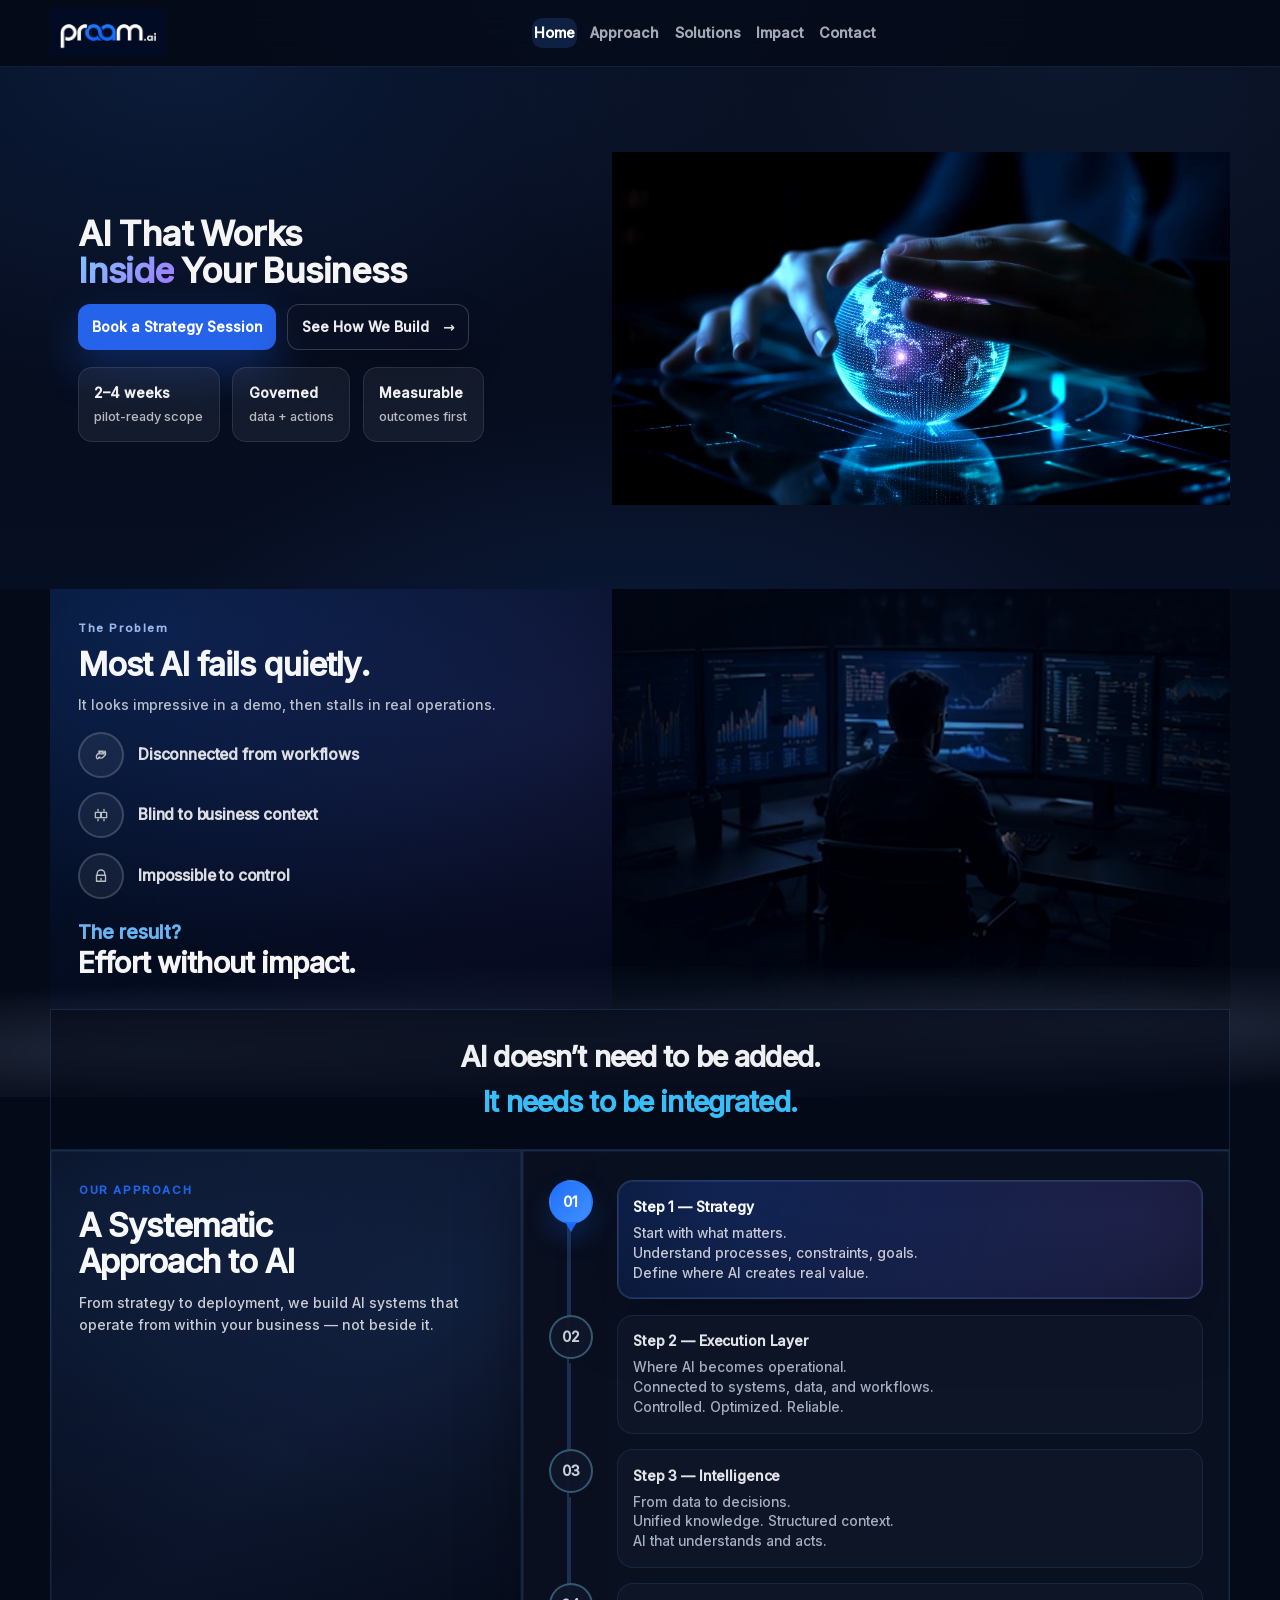
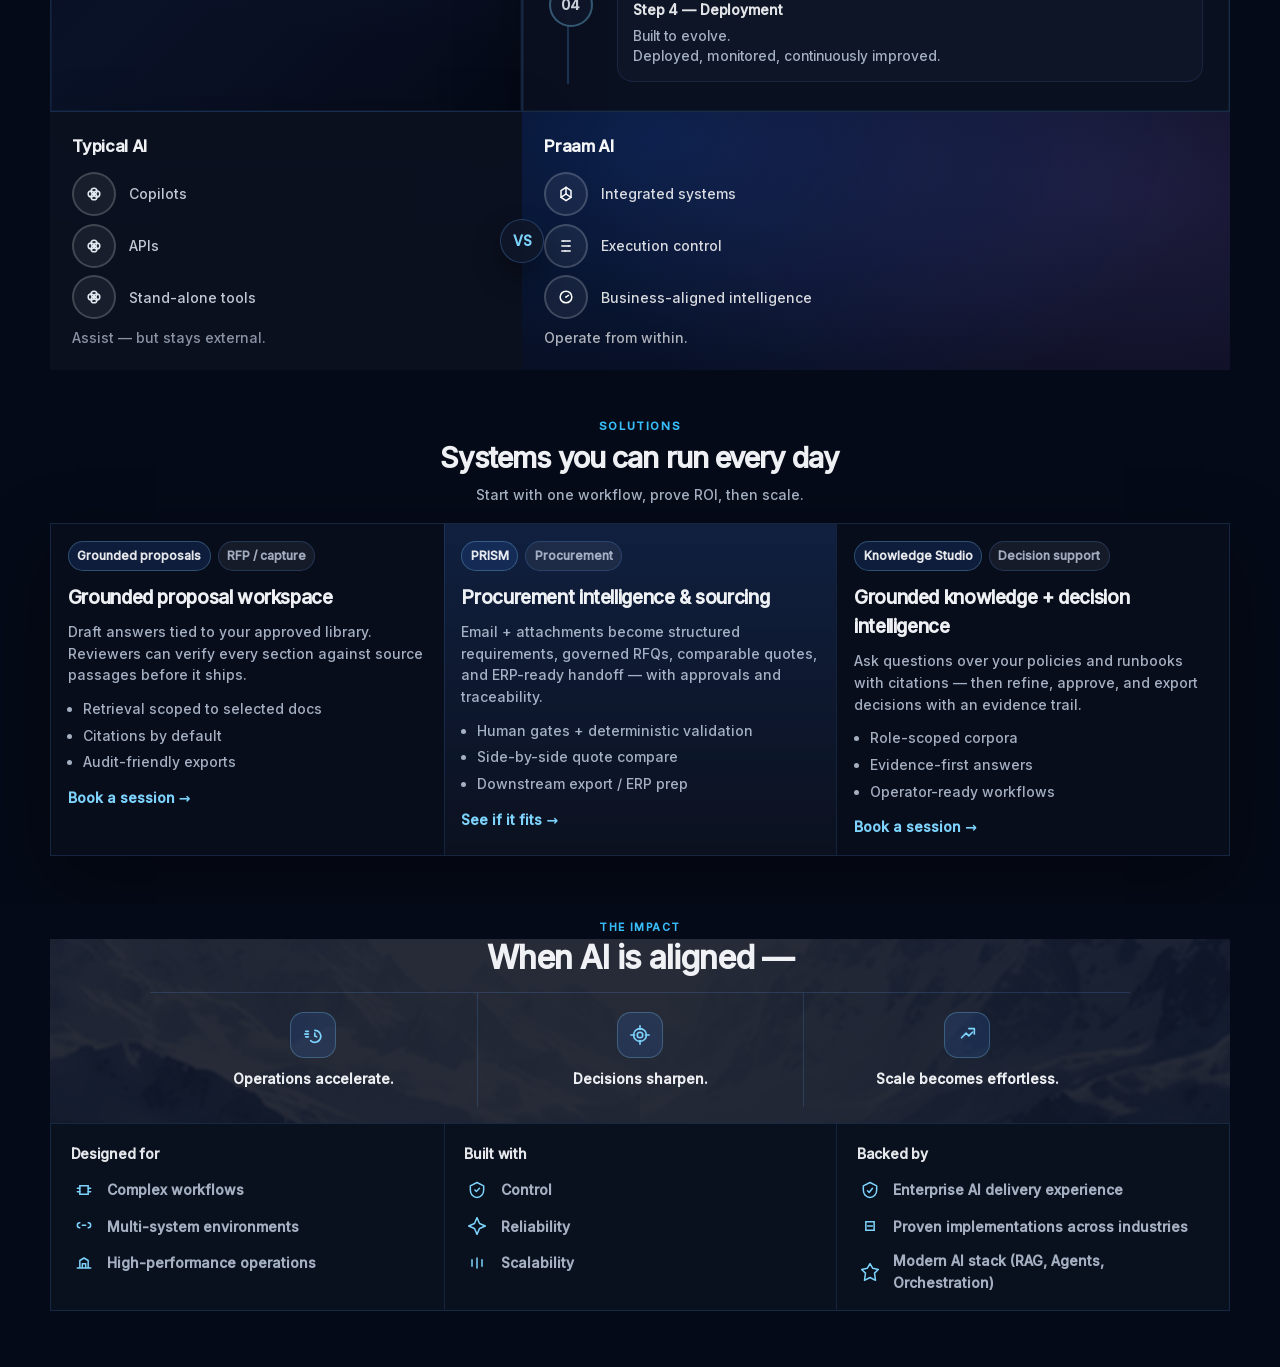
==== commit abaabf87: "Polish split heroes and remove header CTA Remove the top-bar Book a Strategy Session link site-wide " ====
--- a/v2/index.html
+++ b/v2/index.html
@@ -35,7 +35,6 @@
           <a href="#impact">Impact</a>
           <a href="../contact.html">Contact</a>
         </nav>
-        <a class="btn btn-primary topbar-cta v2-topbar-cta" href="../contact.html">Book a Strategy Session</a>
       </div>
     </header>
 
--- a/v2/v2.css
+++ b/v2/v2.css
@@ -1840,11 +1840,12 @@
   .site-v2.home-page .v2-panel.v2-panel--split.v2-panel--hero {
     min-height: auto;
   }
+  /* Hero PNGs/JPEGs: avoid a short box + cover clipping top/bottom */
   .site-v2.home-page .v2-panel-right--hero-image .v2-problem-image,
   .site-v2.services-page .v2-panel-right--hero-image .v2-problem-image,
   .site-v2.industries-page .v2-panel-right--hero-image .v2-problem-image,
   .site-v2.about-page .v2-panel-right--hero-image .v2-problem-image {
-    max-height: min(48vh, 380px);
+    max-height: none;
   }
   .site-v2 .v2-panel--approach {
     grid-template-columns: 1fr;
@@ -2026,11 +2027,14 @@
 }
 
 .site-v2.about-page .v2-panel.v2-panel--split.v2-panel--hero {
-  min-height: clamp(320px, 44vh, 460px);
+  min-height: clamp(440px, 58vh, 720px);
+  background: transparent;
 }
 
 .site-v2.about-page .v2-panel-left.v2-panel-left--hero {
   padding: clamp(1.2rem, 2.4vw, 1.65rem) clamp(1.25rem, 3vw, 2rem);
+  background: transparent;
+  box-shadow: none;
 }
 
 .site-v2.about-page .v2-panel--hero .v2-kicker {
@@ -2662,11 +2666,14 @@
 }
 
 .site-v2.home-page .v2-panel.v2-panel--split.v2-panel--hero {
-  min-height: clamp(320px, 44vh, 460px);
+  min-height: clamp(440px, 58vh, 720px);
+  background: transparent;
 }
 
 .site-v2.home-page .v2-panel-left.v2-panel-left--hero {
   padding: clamp(1.2rem, 2.4vw, 1.65rem) clamp(1.25rem, 3vw, 2rem);
+  background: transparent;
+  box-shadow: none;
 }
 
 /* Split-hero titles: match reduced home headline size */
@@ -2693,25 +2700,20 @@
 .site-v2.about-page .v2-panel-right--hero-image {
   position: relative;
   align-self: stretch;
-  min-height: 0;
+  min-height: clamp(380px, 52vh, 640px);
   padding: 0;
   overflow: hidden;
-  background: #050a18;
-}
-
+  /* Let `.v2-hero-bg` show through — avoids an extra black slab darker than the text column */
+  background: transparent;
+}
+
+/* Removed dark gradient overlays (they hid the art and skewed brightness left vs right) */
 .site-v2.home-page .v2-panel-right--hero-image::after,
 .site-v2.services-page .v2-panel-right--hero-image::after,
 .site-v2.industries-page .v2-panel-right--hero-image::after,
 .site-v2.about-page .v2-panel-right--hero-image::after {
-  content: "";
-  position: absolute;
-  inset: 0;
-  z-index: 1;
-  pointer-events: none;
-  background:
-    linear-gradient(90deg, rgba(5, 10, 24, 0.97) 0%, rgba(5, 10, 24, 0.45) 32%, rgba(5, 10, 24, 0.08) 58%, transparent 78%),
-    linear-gradient(180deg, rgba(5, 10, 24, 0.55) 0%, transparent 38%),
-    radial-gradient(ellipse 80% 60% at 85% 25%, transparent 20%, rgba(5, 10, 24, 0.25) 100%);
+  content: none;
+  display: none;
 }
 
 .site-v2.home-page .v2-panel-right--hero-image .v2-problem-image,
@@ -2729,9 +2731,82 @@
   min-height: 100%;
   margin: 0;
   padding: 0;
-  object-fit: cover;
-  object-position: 82% 22%;
-  filter: saturate(1.06) contrast(1.04);
+  /* cover crops square / tall art in a wide short column — keep full frame visible */
+  object-fit: contain;
+  object-position: center center;
+  filter: saturate(1.1) contrast(1.06) brightness(1.2);
+}
+
+@media (max-width: 980px) {
+  /*
+   * Stacked hero: large vh min-heights + `contain` left empty bands above/below the art.
+   * Drive height from width with native aspect ratios instead of a tall viewport strip.
+   */
+  .site-v2.home-page .v2-panel-right--hero-image,
+  .site-v2.services-page .v2-panel-right--hero-image,
+  .site-v2.industries-page .v2-panel-right--hero-image,
+  .site-v2.about-page .v2-panel-right--hero-image {
+    min-height: 0;
+    width: 100%;
+    max-height: none;
+  }
+
+  /* Slightly “shorter than square” so `contain` trims a bit of vertical dead band on phone */
+  .site-v2.home-page .v2-panel-right--hero-image,
+  .site-v2.industries-page .v2-panel-right--hero-image {
+    aspect-ratio: 1.08 / 1;
+  }
+
+  .site-v2.services-page .v2-panel-right--hero-image {
+    aspect-ratio: 1024 / 648;
+  }
+
+  .site-v2.about-page .v2-panel-right--hero-image {
+    aspect-ratio: 1024 / 678;
+  }
+
+  .site-v2.home-page .v2-panel-right--hero-image .v2-problem-image,
+  .site-v2.services-page .v2-panel-right--hero-image .v2-problem-image,
+  .site-v2.industries-page .v2-panel-right--hero-image .v2-problem-image,
+  .site-v2.about-page .v2-panel-right--hero-image .v2-problem-image {
+    object-fit: contain;
+    object-position: center center;
+    max-height: none;
+    filter: saturate(1.12) contrast(1.07) brightness(1.24);
+  }
+
+  .site-v2.industries-page .v2-panel-left.v2-panel-left--hero {
+    padding-bottom: clamp(0.65rem, 2vw, 1rem);
+  }
+
+  .site-v2.industries-page .v2-panel-right--hero-image {
+    margin-top: -0.2rem;
+    margin-bottom: -0.45rem;
+  }
+
+  .site-v2.industries-page .v2-hero + .v2-section--industries-grid .container {
+    padding-top: clamp(0.75rem, 2.8vw, 1.2rem);
+  }
+
+  .site-v2.home-page .v2-panel-left.v2-panel-left--hero {
+    padding-bottom: clamp(0.65rem, 2vw, 1rem);
+  }
+
+  .site-v2.home-page .v2-panel-right--hero-image {
+    margin-top: -0.15rem;
+    margin-bottom: -0.35rem;
+  }
+
+  .site-v2.services-page .v2-panel-left.v2-panel-left--hero,
+  .site-v2.about-page .v2-panel-left.v2-panel-left--hero {
+    padding-bottom: clamp(0.65rem, 2vw, 1rem);
+  }
+
+  .site-v2.services-page .v2-panel-right--hero-image,
+  .site-v2.about-page .v2-panel-right--hero-image {
+    margin-top: -0.15rem;
+    margin-bottom: -0.35rem;
+  }
 }
 
 .site-v2.home-page main > .v2-section {
@@ -3022,7 +3097,7 @@
 }
 
 .site-v2.services-page .v2-panel.v2-panel--split.v2-panel--hero {
-  min-height: clamp(320px, 44vh, 460px);
+  min-height: clamp(440px, 58vh, 720px);
 }
 
 .site-v2.services-page .v2-panel-left.v2-panel-left--hero {
@@ -3287,11 +3362,14 @@
 }
 
 .site-v2.industries-page .v2-panel.v2-panel--split.v2-panel--hero {
-  min-height: clamp(320px, 44vh, 460px);
+  min-height: clamp(440px, 58vh, 720px);
+  background: transparent;
 }
 
 .site-v2.industries-page .v2-panel-left.v2-panel-left--hero {
   padding: clamp(1.2rem, 2.4vw, 1.65rem) clamp(1.25rem, 3vw, 2rem);
+  background: transparent;
+  box-shadow: none;
 }
 
 .site-v2.industries-page .v2-panel--hero .v2-kicker {
@@ -3322,9 +3400,11 @@
   padding-top: 0;
 }
 
-/* First block below hero: breathing room from split hero */
-.site-v2.industries-page .v2-hero + .v2-section .container {
-  padding-top: clamp(2rem, 5vw, 3.25rem);
+/* First block below hero: breathing room from split hero (desktop / tablet wide) */
+@media (min-width: 981px) {
+  .site-v2.industries-page .v2-hero + .v2-section .container {
+    padding-top: clamp(2rem, 5vw, 3.25rem);
+  }
 }
 
 .site-v2.industries-page .v2-industries-section-head .v2-kicker {
